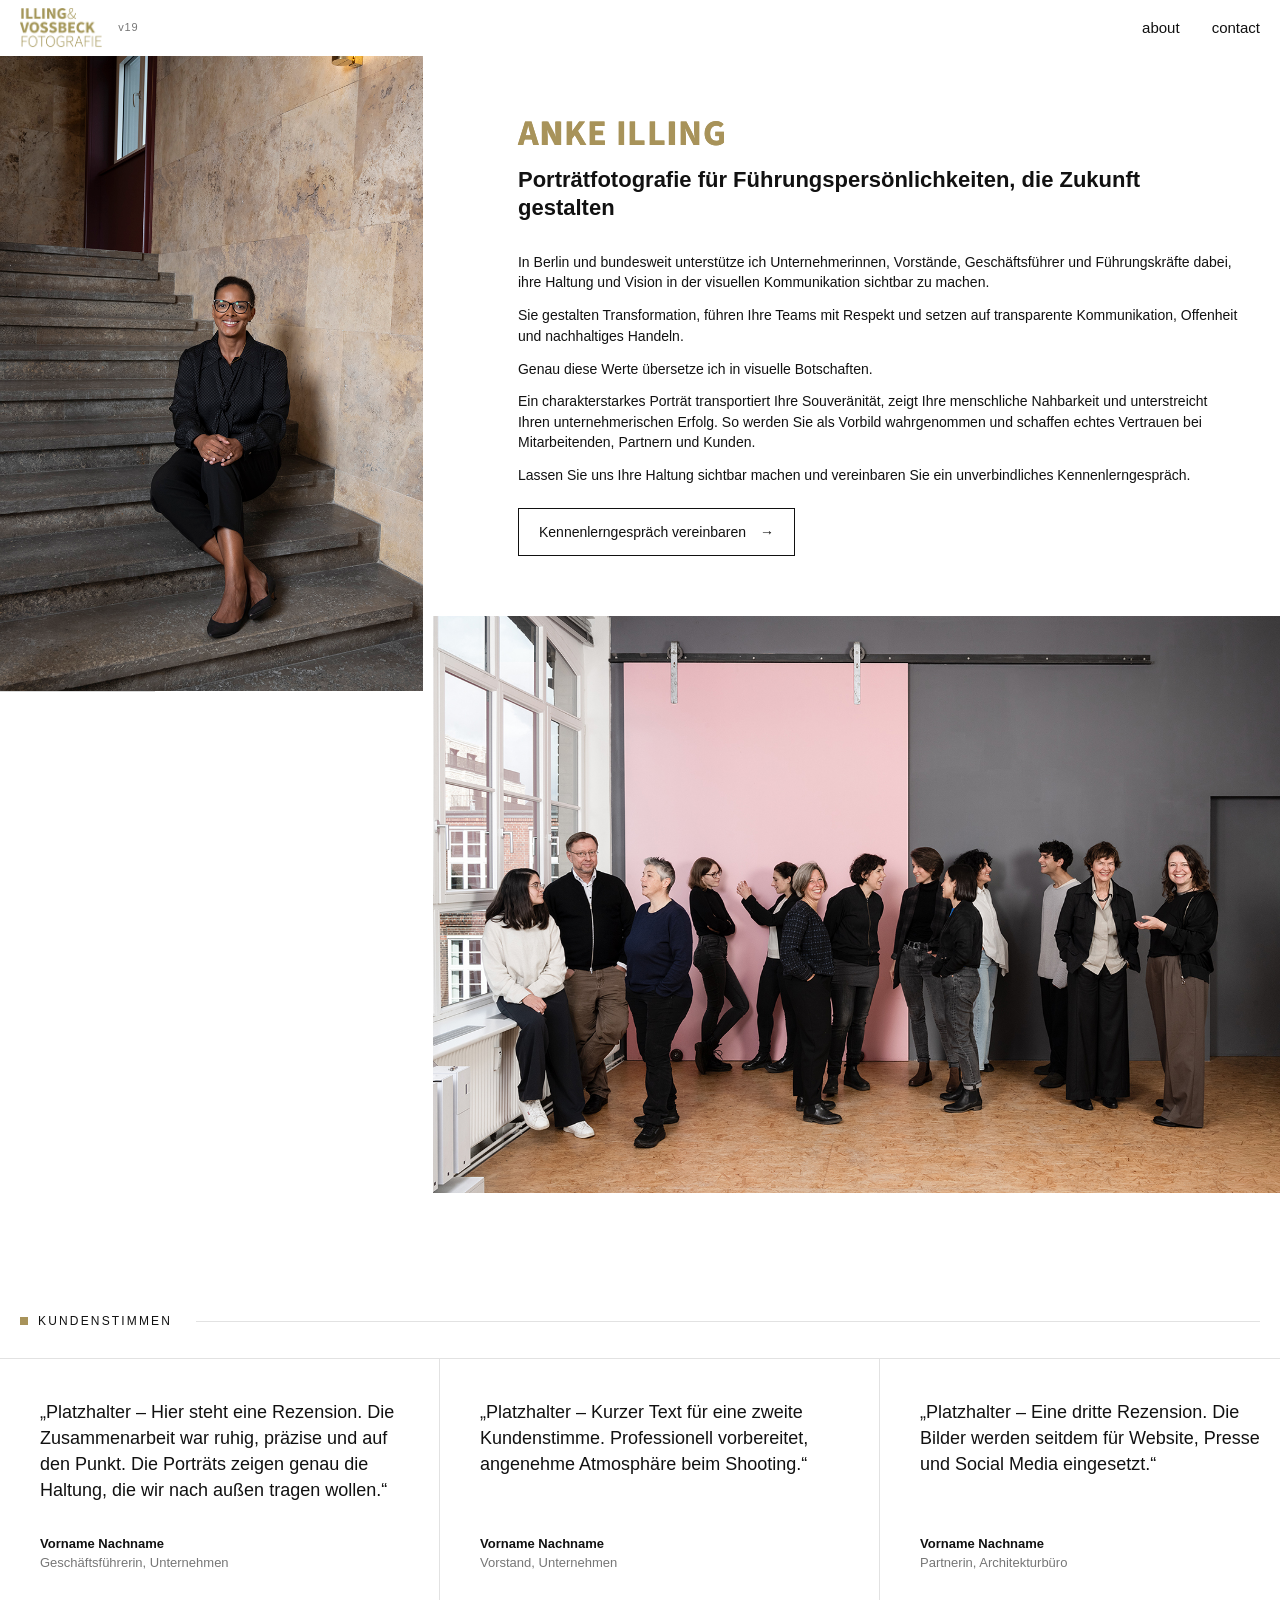
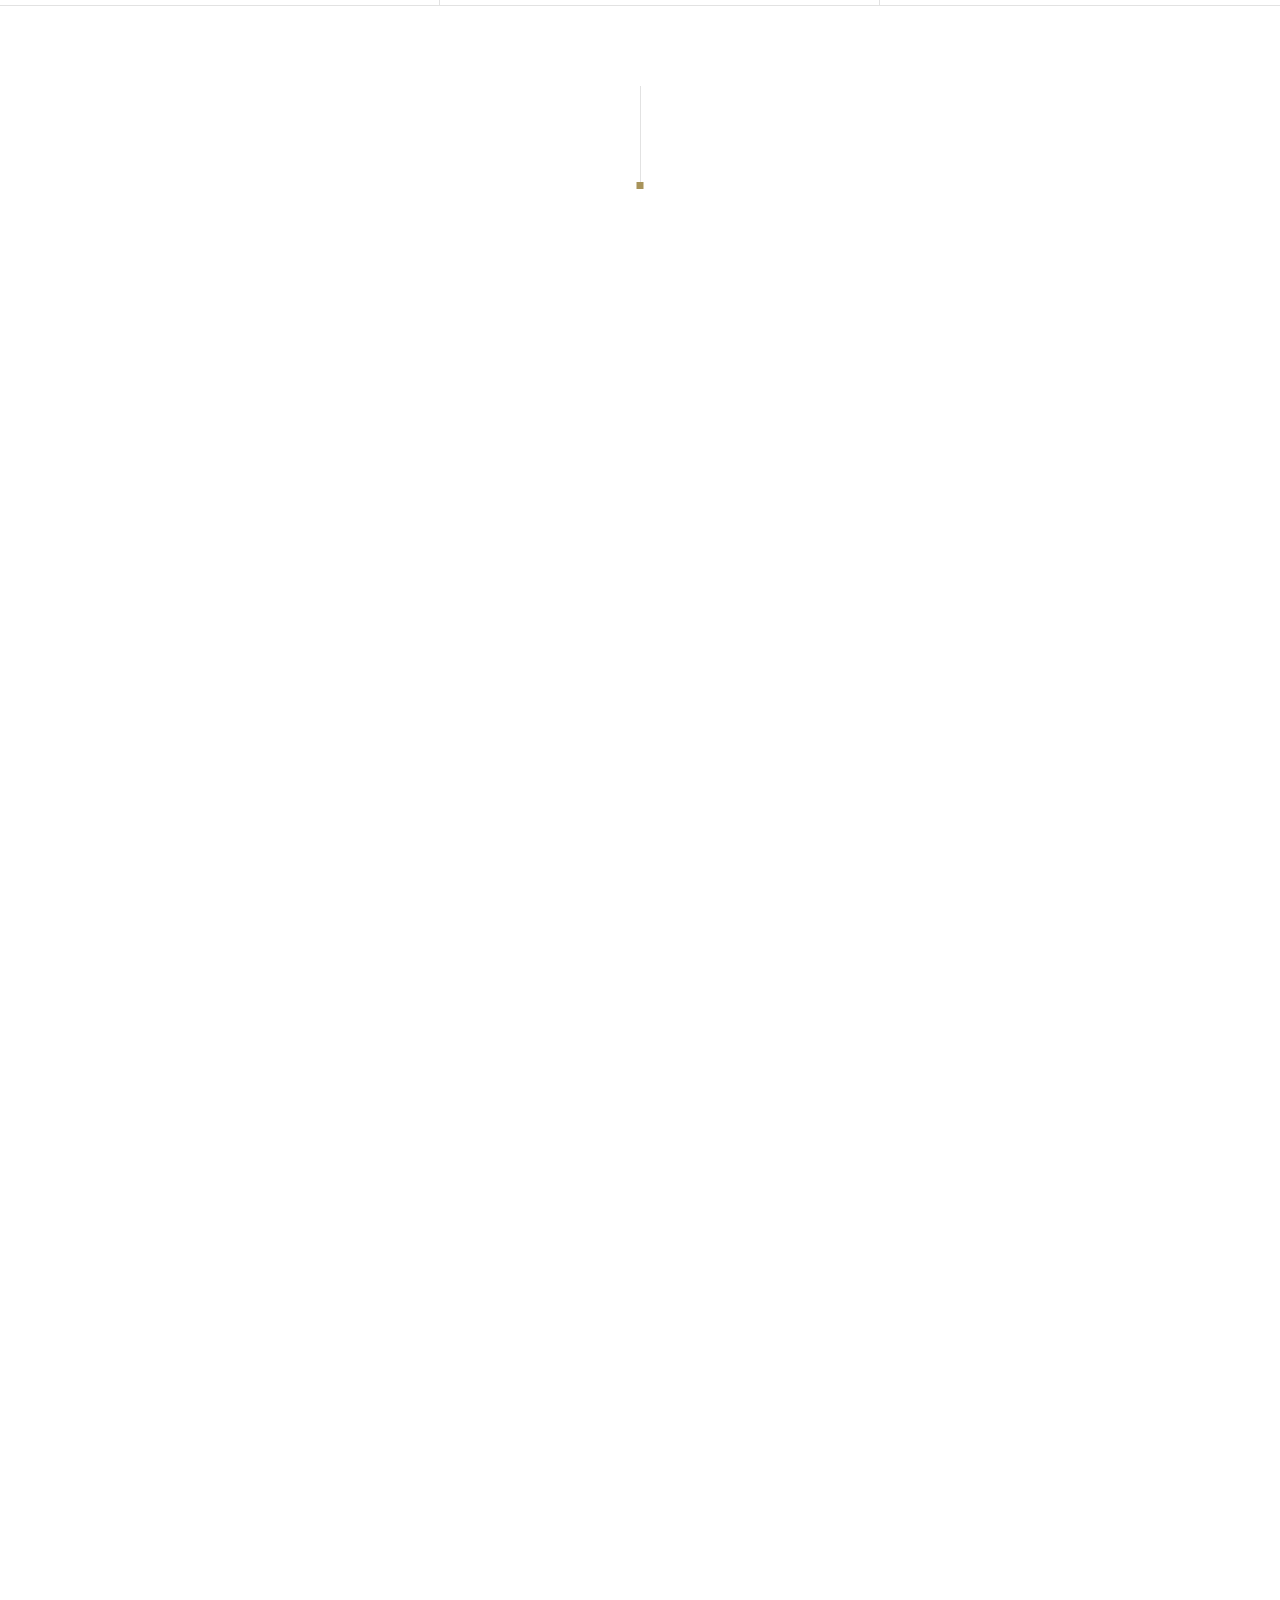
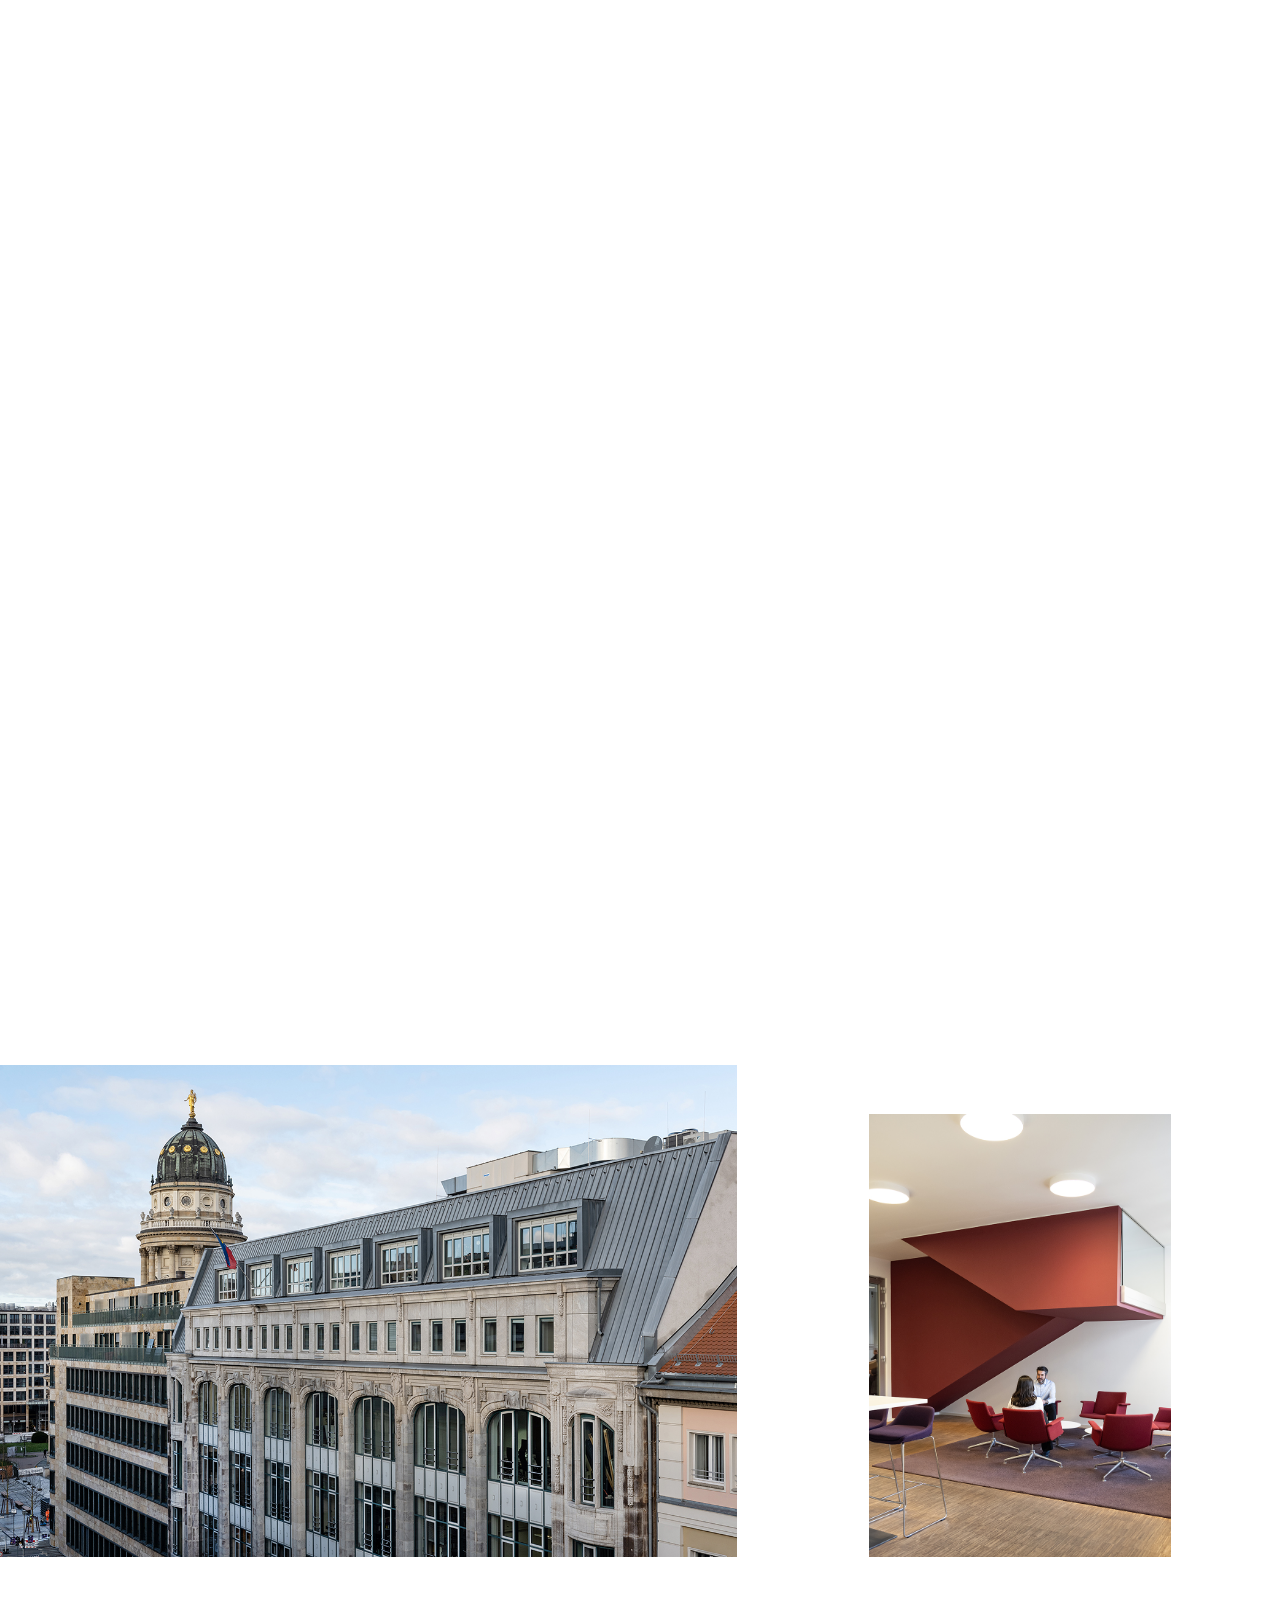
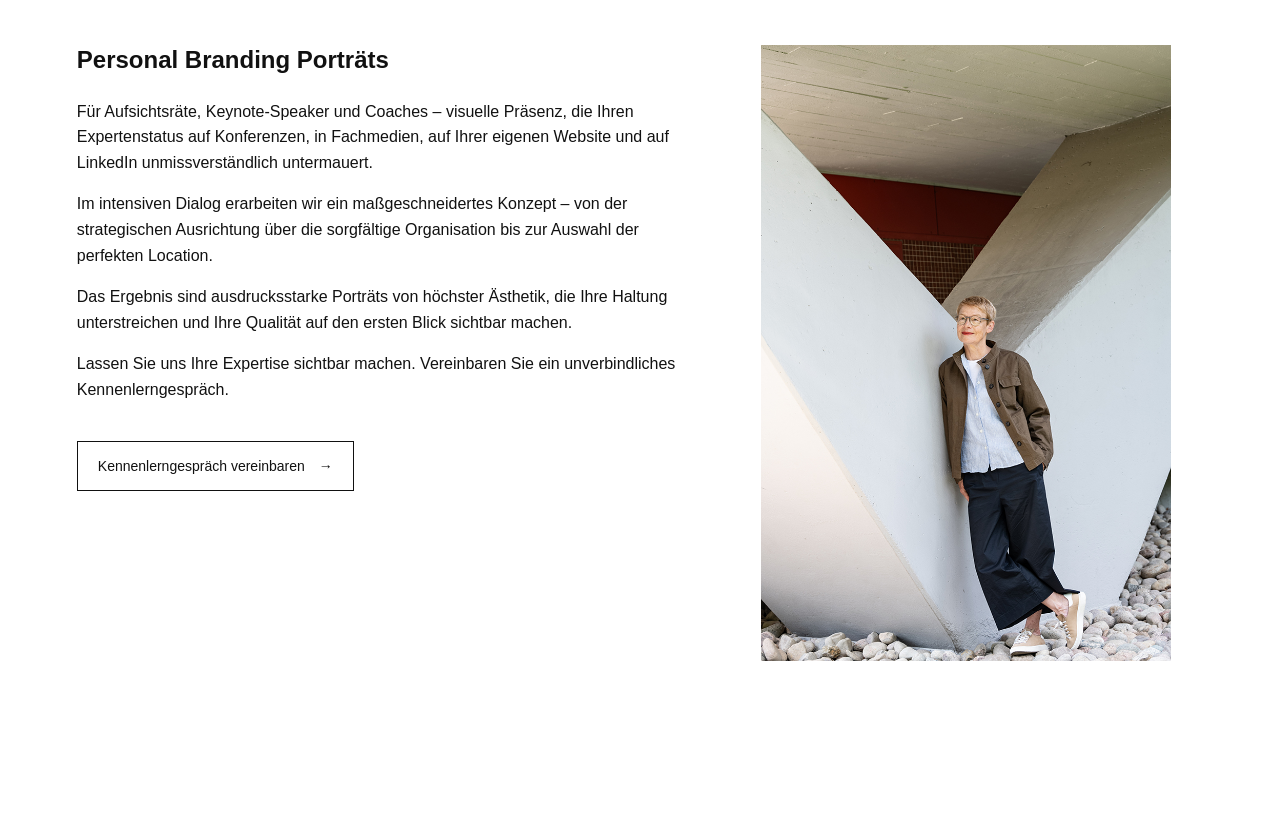
==== index.html @ 7b2ff93e "Bilder 6-10 und Text 5 und kleinigkeiten" ====
<!DOCTYPE html>
<html lang="de">
<head>
    <meta charset="UTF-8">
    <meta name="viewport" content="width=device-width, initial-scale=1.0">
    <title>Illing &amp; Vosbeck Fotografie</title>
    <link rel="preload" href="assets/fonts/source-sans-3-700.woff2" as="font" type="font/woff2" crossorigin>
    <link rel="preload" href="assets/fonts/source-sans-3-300.woff2" as="font" type="font/woff2" crossorigin>
    <link rel="stylesheet" href="style.css?v=19">
    <script src="main.js?v=19" defer></script>
</head>
<body>
    <!-- Vorhang beim Laden: Logo baut sich auf (schwarz → gold), dann gleitet der Vorhang nach oben -->
    <div class="preloader" aria-hidden="true">
        <div class="preloader__logo preloader__logo--name">
            <span class="preloader__line"><b>ANKE ILLING</b></span>
            <span class="preloader__rule"></span>
            <span class="preloader__sub">Porträtfotografie</span>
        </div>
    </div>

    <header class="site-header">
        <a href="index.html" class="logo">
            <img src="assets/index/images/iv-logo-3.png" width="337" height="164" alt="Illing &amp; Vossbeck Fotografie">
        </a>
        <span class="site-version" aria-hidden="true"></span>
        <nav class="main-nav">
            <a href="about/index.html">about</a>
            <a href="contact/index.html">contact</a>
        </nav>
    </header>

    <main>
        <section class="hero">
            <figure class="hero__portrait photo reveal">
                <img
                    src="assets/index/images/NT.jpg"
                    width="800" height="1200"
                    alt="Porträt einer Frau in Schwarz, sitzend auf einer Steintreppe">
                <button type="button" class="photo__button">Projekt ansehen <span aria-hidden="true">→</span></button>
            </figure>

            <div class="hero__right">
                <div class="hero__intro reveal">
                    <p class="hero__name">Anke Illing</p>
                    <h1 class="hero__title">Porträtfotografie für Führungspersönlichkeiten, die Zukunft gestalten</h1>

                    <p>In Berlin und bundesweit unterstütze ich Unternehmerinnen, Vorstände, Geschäftsführer und Führungskräfte dabei, ihre Haltung und Vision in der visuellen Kommunikation sichtbar zu machen.</p>
                    <p>Sie gestalten Transformation, führen Ihre Teams mit Respekt und setzen auf transparente Kommunikation, Offenheit und nachhaltiges Handeln.</p>
                    <p>Genau diese Werte übersetze ich in visuelle Botschaften.</p>
                    <p>Ein charakterstarkes Porträt transportiert Ihre Souveränität, zeigt Ihre menschliche Nahbarkeit und unterstreicht Ihren unternehmerischen Erfolg. So werden Sie als Vorbild wahrgenommen und schaffen echtes Vertrauen bei Mitarbeitenden, Partnern und Kunden.</p>
                    <p>Lassen Sie uns Ihre Haltung sichtbar machen und vereinbaren Sie ein unverbindliches Kennenlerngespräch.</p>

                    <a href="contact/index.html" class="cta">
                        <span>Kennenlerngespräch vereinbaren</span>
                        <span class="cta__arrow" aria-hidden="true">→</span>
                    </a>
                </div>
                <figure class="hero__landscape photo reveal">
                    <img
                        src="assets/index/images/AL%20Architekten_5077.jpg"
                        width="1395" height="950"
                        alt="Teamfoto des Büros AL Architekten vor einer rosa Schiebewand">
                    <button type="button" class="photo__button">Projekt ansehen <span aria-hidden="true">→</span></button>
                </figure>
            </div>
        </section>

        <!-- Rezensionen: Platzhaltertexte, bitte durch echte Kundenstimmen ersetzen -->
        <section class="reviews" aria-labelledby="reviews-heading">
            <div class="reviews__head">
                <h2 id="reviews-heading" class="reviews__label">Kundenstimmen</h2>
                <span class="reviews__line" aria-hidden="true"></span>
            </div>

            <div class="reviews__viewport">
                <ul class="reviews__track">
                    <li class="review">
                        <blockquote class="review__text">„Platzhalter – Hier steht eine Rezension. Die Zusammenarbeit war ruhig, präzise und auf den Punkt. Die Porträts zeigen genau die Haltung, die wir nach außen tragen wollen.“</blockquote>
                        <p class="review__author">Vorname Nachname<span>Geschäftsführerin, Unternehmen</span></p>
                    </li>
                    <li class="review">
                        <blockquote class="review__text">„Platzhalter – Kurzer Text für eine zweite Kundenstimme. Professionell vorbereitet, angenehme Atmosphäre beim Shooting.“</blockquote>
                        <p class="review__author">Vorname Nachname<span>Vorstand, Unternehmen</span></p>
                    </li>
                    <li class="review">
                        <blockquote class="review__text">„Platzhalter – Eine dritte Rezension. Die Bilder werden seitdem für Website, Presse und Social Media eingesetzt.“</blockquote>
                        <p class="review__author">Vorname Nachname<span>Partnerin, Architekturbüro</span></p>
                    </li>
                    <li class="review">
                        <blockquote class="review__text">„Platzhalter – Vierte Kundenstimme über das Teamfoto und die unkomplizierte Organisation vor Ort.“</blockquote>
                        <p class="review__author">Vorname Nachname<span>Head of Communications, Unternehmen</span></p>
                    </li>
                </ul>
            </div>
        </section>

        <!-- Minimalistische Abgrenzung: feine senkrechte Linie mit goldenem Quadrat -->
        <div class="divider" aria-hidden="true"></div>

        <section class="expertise">
            <figure class="expertise__image photo photo--right reveal">
                <img
                    src="assets/index/images/CFM.jpg"
                    width="1265" height="950"
                    alt="Büroräume von C.F. Møller Architekten mit Holzbalken und grauen Vorhängen">
                <button type="button" class="photo__button">Projekt ansehen <span aria-hidden="true">→</span></button>
            </figure>

            <div class="expertise__text reveal">
                <h2 class="expertise__title">Expertise</h2>
                <p>Durch eine sorgfältige und strategische Vorbereitung verläuft jedes Shooting maximal effizient für Sie und Ihr Team. Sie gewinnen ausdrucksstarke Porträts mit klarer Haltung, ohne Ihren Terminkalender zu belasten.</p>
                <p>Mit mehr als 20 Jahren Erfahrung gestalte und realisiere ich visuelle Konzepte für lokale wie globale Unternehmen und Führungskräfte.</p>
                <p>Zu meinen langjährigen Kunden zählen unter anderem:</p>
                <ul class="clients">
                    <li>C.F. Møller Architekten Berlin</li>
                    <li>Bund Deutscher Architektinnen und Architekten BDA Berlin</li>
                    <li>Anne Lampen Architekten</li>
                    <li>Baumschlager Eberle Architekten Berlin</li>
                    <li>CMS Hasche Sigle Rechtsanwälte</li>
                    <li>GSK Stockmann Rechtsanwälte</li>
                    <li>DEGES</li>
                    <li>Adina Hotels</li>
                    <li>Roland Berger Unternehmensberatung</li>
                    <li>Georg Neumann GmbH</li>
                    <li>DIN e.V.</li>
                </ul>
            </div>

            <!-- Text 2.1: schräg rechts unter Text 2 (Text ist ein Platzhalter) -->
            <div class="expertise__text expertise__text--offset reveal">
                <h2 class="expertise__title">Referenzen</h2>
                <p>Platzhalter – Hier stehen später ausgewählte Referenzprojekte: für wen ich fotografiert habe, was die Aufgabe war und wo die Bilder heute eingesetzt werden.</p>
                <p>Platzhalter – Ein zweiter Absatz, zum Beispiel über langjährige Zusammenarbeiten mit Architekturbüros, Kanzleien und Unternehmen oder über Veröffentlichungen in Magazinen und Geschäftsberichten.</p>
            </div>
        </section>

        <section class="corporate">
            <figure class="corporate__image photo reveal">
                <img
                    src="assets/index/images/Gulde.jpg"
                    width="1200" height="801"
                    alt="Team im Gespräch an einem Tisch im hellen Büro">
                <button type="button" class="photo__button">Projekt ansehen <span aria-hidden="true">→</span></button>
            </figure>

            <figure class="corporate__small photo photo--align-right reveal">
                <img
                    src="assets/index/images/Gulde_2.jpg"
                    width="770" height="1200"
                    alt="Mann mit Tablet auf einer Fensterbank vor Hochhausfassade">
                <button type="button" class="photo__button">Projekt ansehen <span aria-hidden="true">→</span></button>
            </figure>

            <div class="corporate__text reveal">
                <h2 class="corporate__title">Corporate Fotografie</h2>
                <p>Ein überzeugender Markenauftritt basiert auf Vertrauen, Haltung und den Menschen hinter Ihrem Unternehmen. Als Spezialistin für Unternehmensfotografie übersetze ich Ihre Corporate Identity in eine ausdrucksstarke visuelle Sprache, die Ihren Markenauftritt nachhaltig stärkt.</p>
                <p>Im Fokus stehen natürliche und sympathische Porträts von Führungskräften und Teams, die eine perfekte Balance aus Professionalität und Nahbarkeit ausstrahlen. Gleichzeitig machen lebendige Einblicke in Ihren Arbeitsalltag Ihre individuelle Unternehmenskultur für Partner, Kunden und Bewerber greifbar.</p>
                <p>Damit das Shooting nahtlos in Ihren Arbeitsalltag passt, lege ich besonderen Wert auf eine effiziente Organisation und eine strukturierte Umsetzung vor Ort.</p>
                <p>Welches Projekt möchten Sie visualisieren? Schreiben Sie mir.</p>

                <a href="contact/index.html" class="cta">
                    <span>Projekt anfragen</span>
                    <span class="cta__arrow" aria-hidden="true">→</span>
                </a>
            </div>
        </section>

        <!-- Text 4 + Bild 5: Über mich (Text ist ein Platzhalter) -->
        <section class="about-teaser">
            <div class="about-teaser__text reveal">
                <h2 class="display-name">Anke Illing</h2>
                <p>Platzhalter – Ich fotografiere Menschen, die Verantwortung tragen. Mich interessiert, was hinter der Rolle steht: die Haltung, die Energie, die Art, wie jemand einen Raum betritt.</p>
                <p>Meine Bilder entstehen in ruhiger Atmosphäre, mit klarer Vorbereitung und viel Aufmerksamkeit für das Gegenüber. So entstehen Porträts, die nicht gestellt wirken, sondern die Persönlichkeit zeigen.</p>
                <p>Ich arbeite von Berlin aus für Unternehmen, Kanzleien und Architekturbüros – im Studio, im Büro oder dort, wo Ihre Arbeit stattfindet.</p>

                <a href="about/index.html" class="cta">
                    <span>Mehr über mich</span>
                    <span class="cta__arrow" aria-hidden="true">→</span>
                </a>
            </div>

            <figure class="about-teaser__image reveal">
                <img
                    src="assets/index/images/Anke.jpg"
                    width="660" height="800"
                    alt="Porträt von Anke Illing vor einer Betonwand">
            </figure>
        </section>

        <!-- Bild 7 + Bild 6: gespiegelt zu Bild 1 und 2 (Querformat links, Hochformat rechts) -->
        <section class="pair">
            <figure class="pair__landscape photo reveal">
                <img
                    src="assets/index/images/CH.jpg"
                    width="1200" height="800"
                    alt="Lachende Frau im grauen Blazer auf einem Ledersessel vor schwarzem Hintergrund">
                <button type="button" class="photo__button">Projekt ansehen <span aria-hidden="true">→</span></button>
            </figure>

            <figure class="pair__portrait photo photo--align-right reveal">
                <img
                    src="assets/index/images/MP_GSK.jpg"
                    width="800" height="1200"
                    alt="Schwarz-Weiß-Porträt zweier Anwälte in einem Besprechungsraum mit Rundbogenfenster">
                <button type="button" class="photo__button">Projekt ansehen <span aria-hidden="true">→</span></button>
            </figure>
        </section>

        <!-- Bild 8, Bild 9, Text 5, Bild 10 (Personal Branding) -->
        <section class="branding">
            <figure class="branding__wide photo reveal">
                <img
                    src="assets/index/images/GSK-aussen.jpg"
                    width="1200" height="800"
                    alt="Historische Bürofassade in Berlin mit Blick auf den Französischen Dom">
                <button type="button" class="photo__button">Projekt ansehen <span aria-hidden="true">→</span></button>
            </figure>

            <figure class="branding__small photo photo--align-right reveal">
                <img
                    src="assets/index/images/GSK-innen.jpg"
                    width="819" height="1200"
                    alt="Zwei Personen im Gespräch auf roten Sesseln unter einer roten Treppenskulptur">
                <button type="button" class="photo__button">Projekt ansehen <span aria-hidden="true">→</span></button>
            </figure>

            <div class="branding__text reveal">
                <h2 class="corporate__title">Personal Branding Porträts</h2>
                <p>Für Aufsichtsräte, Keynote-Speaker und Coaches – visuelle Präsenz, die Ihren Expertenstatus auf Konferenzen, in Fachmedien, auf Ihrer eigenen Website und auf LinkedIn unmissverständlich untermauert.</p>
                <p>Im intensiven Dialog erarbeiten wir ein maßgeschneidertes Konzept – von der strategischen Ausrichtung über die sorgfältige Organisation bis zur Auswahl der perfekten Location.</p>
                <p>Das Ergebnis sind ausdrucksstarke Porträts von höchster Ästhetik, die Ihre Haltung unterstreichen und Ihre Qualität auf den ersten Blick sichtbar machen.</p>
                <p>Lassen Sie uns Ihre Expertise sichtbar machen. Vereinbaren Sie ein unverbindliches Kennenlerngespräch.</p>

                <a href="contact/index.html" class="cta">
                    <span>Kennenlerngespräch vereinbaren</span>
                    <span class="cta__arrow" aria-hidden="true">→</span>
                </a>
            </div>

            <figure class="branding__portrait photo reveal">
                <img
                    src="assets/index/images/RL.jpg"
                    width="800" height="1200"
                    alt="Porträt einer Frau in Olivjacke, angelehnt an eine schräge Betonstütze">
                <button type="button" class="photo__button">Projekt ansehen <span aria-hidden="true">→</span></button>
            </figure>
        </section>
    </main>
</body>
</html>
---- style.css ----
/* ---------- Grundlagen ---------- */
:root {
    --color-text: #111;
    --color-bg: #fff;
    --color-muted: #767676;
    --color-line: #e2e2e2;
    --color-accent: #a8935a;            /* Goldton aus dem Logo */
    --gutter: 20px;                     /* Außenabstand im Header */
    --gap: 10px;                        /* Abstand zwischen den Bildern */
    --header-height: 56px;
}

*,
*::before,
*::after {
    box-sizing: border-box;
}

html,
body {
    margin: 0;
    padding: 0;
}

body {
    font-family: "Helvetica Neue", Helvetica, Arial, sans-serif;
    font-size: 14px;
    line-height: 1.45;
    color: var(--color-text);
    background: var(--color-bg);
    -webkit-font-smoothing: antialiased;
}

img {
    display: block;
    width: 100%;
    height: auto;
}

figure {
    margin: 0;
}

a {
    color: inherit;
    text-decoration: none;
}

/* ---------- Header ---------- */
.site-header {
    position: sticky;
    top: 0;
    z-index: 10;
    display: flex;
    align-items: center;
    justify-content: space-between;
    height: var(--header-height);
    padding: 0 var(--gutter);
    background: var(--color-bg);
    transition: box-shadow 0.3s ease;
}

.site-header.is-scrolled {
    box-shadow: 0 1px 0 rgba(0, 0, 0, 0.08);
}

.logo {
    display: flex;
    align-items: center;
    height: 100%;
}

.logo img {
    width: auto;
    height: 40px;                       /* passt in den 56px hohen Header */
}

/* dezente Versionsnummer neben dem Logo (wird per JS aus style.css?v=… gelesen) */
.site-version {
    margin: 0 auto 0 16px;
    font-size: 11px;
    letter-spacing: 0.08em;
    color: var(--color-muted);
}

.main-nav {
    display: flex;
    gap: 2rem;
}

.main-nav a {
    font-size: 15px;
    position: relative;
}

.main-nav a::after {
    content: "";
    position: absolute;
    left: 0;
    bottom: -3px;
    width: 100%;
    height: 1px;
    background: currentColor;
    transform: scaleX(0);
    transform-origin: left;
    transition: transform 0.3s ease;
}

.main-nav a:hover::after {
    transform: scaleX(1);
}

/* ---------- Startseite: Bilder ---------- */
.hero {
    display: grid;
    grid-template-columns: 1fr 2fr;      /* links Hochformat, rechts Querformat breiter */
    gap: var(--gap);
    align-items: start;
    padding: 0 0 80px;                   /* Bilder gehen bis an den Rand */
}

.hero__right {
    display: flex;
    flex-direction: column;
}

/* Text sitzt eingerückt über dem Querformat und erzeugt den Höhenversatz */
.hero__intro {
    max-width: 80em;
    margin: 0;
    padding: 60px 40px 60px 10%;
    font-size: 14px;
    line-height: 1.45;
}

/* sieht genauso aus wie "ANKE ILLING" in der Start-Animation */
.hero__name {
    width: fit-content;
    margin: 0 0 0.4em;
    font-family: "IV Logo", "Helvetica Neue", Arial, sans-serif;
    font-size: 36px;
    font-weight: 700;
    line-height: 1;
    letter-spacing: 0.02em;
    text-transform: uppercase;
    color: var(--color-accent);
}

/* fliegender Name beim Übergang vom Vorhang zur Seite */
.name-fly {
    position: fixed;
    z-index: 1001;
    font-family: "IV Logo", "Helvetica Neue", Arial, sans-serif;
    font-weight: 700;
    line-height: 1;
    letter-spacing: 0.02em;
    white-space: nowrap;
    color: var(--color-accent);
    pointer-events: none;
    transform-origin: 0 0;
    transition: transform 1.1s cubic-bezier(0.76, 0, 0.24, 1);
}

.hero__title {
    margin: 0 0 1.4em;
    font-size: 22px;
    font-weight: 700;
    line-height: 1.25;
}

.hero__intro p:not(.hero__name) {
    margin: 0 0 0.9em;
}

.hero__intro p:last-of-type {
    margin-bottom: 0;
}

/* ---------- CTA unter dem Text ---------- */
.cta {
    display: inline-flex;
    align-items: center;
    gap: 14px;
    margin-top: 1.6em;
    padding: 13px 20px;
    border: 1px solid var(--color-text);
    font-size: 14px;
    transition: background-color 0.3s ease, color 0.3s ease;
}

.cta__arrow {
    transition: transform 0.3s ease;
}

.cta:hover,
.cta:focus-visible {
    background: var(--color-text);
    color: var(--color-bg);
}

.cta:hover .cta__arrow,
.cta:focus-visible .cta__arrow {
    transform: translateX(4px);
}

/* ---------- Button, der beim Hovern unter dem Bild hervorkommt ---------- */
.photo {
    position: relative;
    isolation: isolate;
}

.photo img {
    position: relative;
    z-index: 1;                          /* Bild liegt über dem Button */
}

.photo__button {
    position: absolute;
    white-space: nowrap;                 /* Beschriftung bleibt einzeilig */
    top: 100%;
    left: 0;
    z-index: 0;
    display: inline-flex;
    align-items: center;
    gap: 12px;
    padding: 11px 18px;
    border: 0;
    border-radius: 0;
    background: var(--color-text);
    color: var(--color-bg);
    font: inherit;
    font-size: 13px;
    cursor: pointer;
    transform: translateY(-100%);        /* versteckt hinter dem Bild */
    transition: transform 0.45s cubic-bezier(0.22, 1, 0.36, 1), background-color 0.3s ease;
}

.photo:hover .photo__button,
.photo:focus-within .photo__button {
    transform: translateY(0);
}

.photo__button:hover,
.photo__button:focus-visible {
    background: var(--color-accent);
}

/* Auf Touch-Geräten gibt es kein Hovern – Button dort immer zeigen */
@media (hover: none) {
    .photo__button {
        position: static;
        transform: none;
    }

    .photo--right .photo__button {
        display: flex;
        width: max-content;
        margin-left: auto;
    }
}

/* ---------- Rezensionen (Laufband) ---------- */
.reviews {
    padding: 40px 0 0;
}

.reviews__head {
    display: flex;
    align-items: center;
    gap: 24px;
    padding: 0 var(--gutter) 28px;
}

.reviews__label {
    display: flex;
    align-items: center;
    gap: 10px;
    margin: 0;
    font-size: 12px;
    font-weight: 500;
    letter-spacing: 0.18em;
    text-transform: uppercase;
}

.reviews__label::before {
    content: "";
    width: 8px;
    height: 8px;
    background: var(--color-accent);
}

.reviews__line {
    flex: 1;
    height: 1px;
    background: var(--color-line);
}

.reviews__viewport {
    overflow: hidden;
    border-top: 1px solid var(--color-line);
    border-bottom: 1px solid var(--color-line);
}

.reviews__track {
    display: flex;
    width: max-content;
    margin: 0;
    padding: 0;
    list-style: none;
    animation: reviews-scroll 60s linear infinite;
}

.reviews__viewport:hover .reviews__track {
    animation-play-state: paused;
}

@keyframes reviews-scroll {
    to {
        transform: translateX(-50%);     /* Liste ist per JS verdoppelt */
    }
}

.review {
    display: flex;
    flex-direction: column;
    justify-content: space-between;
    gap: 32px;
    width: 440px;
    padding: 40px 40px 32px;
    border-right: 1px solid var(--color-line);
}

.review__text {
    margin: 0;
    font-size: 18px;
    line-height: 1.45;
}

.review__author {
    margin: 0;
    font-size: 13px;
    font-weight: 700;
}

.review__author span {
    display: block;
    font-weight: 400;
    color: var(--color-muted);
}

/* ---------- Abgrenzung unter den Rezensionen ---------- */
.divider {
    position: relative;
    width: 1px;
    height: 96px;
    margin: 80px auto;
    background: var(--color-line);
}

.divider::after {
    content: "";
    position: absolute;
    left: 50%;
    bottom: 0;
    width: 7px;
    height: 7px;
    background: var(--color-accent);
    transform: translate(-50%, 100%);
}

/* ---------- Bild 3 + Text 2 (Expertise) ---------- */
.expertise {
    padding: 0 0 100px;
}

/* mittig, leicht nach links versetzt (zentriert wäre 20 %) */
.expertise__image {
    width: 60%;
    margin-left: 15%;
}

/* Popup-Button bei diesem Bild: kommt rechts neben dem Bild unten heraus */
.photo--right .photo__button {
    top: auto;
    bottom: 0;
    left: 100%;
    transform: translateX(-100%);        /* versteckt hinter dem Bild */
}

.photo--right:hover .photo__button,
.photo--right:focus-within .photo__button {
    transform: translateX(0);
}

@media (hover: none) {
    .photo--right .photo__button {
        transform: none;
    }
}

.expertise__text {
    max-width: 44em;
    margin: 88px 0 0 15%;
    padding-right: 20px;
}

/* Text 2.1 sitzt schräg rechts unter Text 2 */
.expertise__text--offset {
    max-width: none;
    margin: 64px 0 0 48%;
    padding-right: 10%;                  /* nutzt die Breite bis kurz vor den rechten Rand */
}

.expertise__title {
    margin: 0 0 1em;
    font-size: 22px;
    font-weight: 700;
    line-height: 1.25;
}

.expertise__text p {
    margin: 0 0 0.9em;
}

.clients {
    margin: 0;
    padding: 0;
    list-style: none;
}

.clients li {
    display: inline;
}

.clients li:not(:last-child)::after {
    content: "•";
    margin: 0 0.6em;
    color: var(--color-accent);
}

/* ---------- Bild 4 + Text 3 (Corporate Fotografie) ---------- */
/* 12er-Raster: Bild 4 groß links, kleines Bild schräg rechts darunter, Text 3 links daneben */
.corporate {
    display: grid;
    grid-template-columns: repeat(12, 1fr);
    column-gap: 24px;
    padding: 0 0 160px;                  /* Bild 4 geht bis an den linken Rand */
}

.corporate__image {
    grid-column: 1 / 8;
    grid-row: 1;
}

.corporate__small {
    grid-column: 8 / 12;                 /* größer, schließt die Lücke rechts */
    grid-row: 2;
    align-self: start;                   /* Figur so hoch wie das Bild, damit der Button am Bild sitzt */
    margin-top: -18vw;                   /* ragt neben Bild 4 nach oben – versetzt, nicht bündig */
}

.corporate__text {
    grid-column: 1 / 8;                  /* breiter: vom linken Bereich bis an das kleine Bild */
    grid-row: 2;
    align-self: start;
    margin-top: 96px;
    padding-left: 6vw;
    max-width: 60em;
    padding-right: 40px;
    font-size: 16px;                     /* etwas größer als Text 2 */
    line-height: 1.6;
}

.corporate__title {
    margin: 0 0 1em;
    font-size: 24px;
    font-weight: 700;
    line-height: 1.25;
}

.corporate__text p {
    margin: 0 0 1em;
}

/* ---------- Text 4 + Bild 5 (Über mich) ---------- */
.about-teaser {
    display: grid;
    grid-template-columns: 1fr minmax(280px, 34%);
    gap: 96px;
    align-items: center;
    padding: 0 8% 160px 10%;             /* Bild rechts, aber nicht am Rand */
}

.about-teaser__text {
    max-width: 38em;
    justify-self: end;
    font-size: 16px;
    line-height: 1.6;
}

.about-teaser__text p {
    margin: 0 0 1em;
}

/* Name im Stil der Start-Animation, hier in Schwarz */
.display-name {
    margin: 0 0 0.6em;
    font-family: "IV Logo", "Helvetica Neue", Arial, sans-serif;
    font-size: clamp(30px, 3.4vw, 48px);
    font-weight: 700;
    line-height: 1;
    letter-spacing: 0.02em;
    text-transform: uppercase;
}

/* ---------- Bild 7 + Bild 6 (gespiegelt zu Bild 1 und 2) ---------- */
.pair {
    display: grid;
    grid-template-columns: 2fr 1fr;      /* links Querformat breiter, rechts Hochformat */
    gap: var(--gap);
    align-items: start;
    padding: 0 0 160px;                  /* Bilder gehen bis an den Rand */
}

/* Höhenversatz: das Querformat beginnt tiefer als das Hochformat */
.pair__landscape {
    margin-top: clamp(160px, 20vw, 380px);
    width: 85%;                          /* kleiner als die Spalte → Lücke zum Hochformat */
}

/* Popup-Button beim rechten Bild rechtsbündig */
.photo--align-right .photo__button {
    left: auto;
    right: 0;
}

/* ---------- Bild 8, Bild 9, Text 5, Bild 10 (Personal Branding) ---------- */
/* oben: Querformat links am Rand + kleineres Hochformat rechts (unten bündig)
   unten: Text links + größeres Hochformat rechts */
.branding {
    display: grid;
    grid-template-columns: repeat(12, 1fr);
    column-gap: 24px;
    row-gap: 88px;
    padding: 0 0 160px;
}

.branding__wide {
    grid-column: 1 / 8;
    grid-row: 1;
}

.branding__small {
    grid-column: 9 / 12;
    grid-row: 1;
    align-self: end;                     /* Unterkante bündig mit Bild 8 */
}

.branding__text {
    grid-column: 1 / 8;
    grid-row: 2;
    align-self: start;
    max-width: 60em;
    padding: 0 40px 0 6vw;
    font-size: 16px;
    line-height: 1.6;
}

.branding__text p {
    margin: 0 0 1em;
}

.branding__portrait {
    grid-column: 8 / 12;
    grid-row: 2;
    align-self: start;
}

/* ---------- Unterseite about ---------- */
.page {
    padding: 96px 10% 160px;
}

.page-intro {
    max-width: 44em;
    margin-bottom: 120px;
}

.page-intro .display-name {
    margin-bottom: 0.4em;
}

.page-intro__label {
    display: flex;
    align-items: center;
    gap: 10px;
    margin: 0 0 32px;
    font-size: 12px;
    letter-spacing: 0.18em;
    text-transform: uppercase;
}

.page-intro__label::before {
    content: "";
    width: 8px;
    height: 8px;
    background: var(--color-accent);
}

/* about-Seite: Text links, Porträt rechts */
.about-page {
    display: grid;
    grid-template-columns: 1fr minmax(260px, 32%);
    gap: 96px;
    align-items: start;
}

.about-page__text {
    max-width: 40em;
    font-size: 16px;
    line-height: 1.6;
}

.about-page__text p:not(.page-intro__label) {
    margin: 0 0 1em;
}

.about-page__image {
    margin-top: 120px;                   /* leichter Versatz zum Text */
}

/* ---------- Kontakt ---------- */
.contact {
    display: grid;
    grid-template-columns: 1fr 1.4fr;
    gap: 96px;
    padding-top: 64px;
    border-top: 1px solid var(--color-line);
    scroll-margin-top: calc(var(--header-height) + 24px);
}

.contact__title {
    margin: 0 0 1em;
    font-size: 24px;
    font-weight: 700;
    line-height: 1.25;
}

.contact__intro p {
    margin: 0;
    max-width: 28em;
    font-size: 16px;
    line-height: 1.6;
}

.contact-form {
    display: flex;
    flex-direction: column;
    gap: 32px;
    max-width: 640px;
}

.field {
    display: flex;
    flex-direction: column;
    gap: 8px;
}

.field label {
    font-size: 12px;
    letter-spacing: 0.12em;
    text-transform: uppercase;
}

.field__optional {
    color: var(--color-muted);
    text-transform: none;
    letter-spacing: 0;
}

.field input,
.field textarea {
    width: 100%;
    padding: 10px 0;
    border: 0;
    border-bottom: 1px solid var(--color-line);
    border-radius: 0;
    background: transparent;
    font: inherit;
    font-size: 16px;
    color: var(--color-text);
    resize: vertical;
    transition: border-color 0.3s ease;
}

.field input:focus,
.field textarea:focus {
    outline: none;
    border-bottom-color: var(--color-text);
}

.field.is-invalid input,
.field.is-invalid textarea {
    border-bottom-color: #b3261e;
}

.consent {
    display: flex;
    align-items: flex-start;
    gap: 12px;
    font-size: 13px;
    color: var(--color-muted);
    cursor: pointer;
}

.consent input {
    margin: 2px 0 0;
    accent-color: var(--color-text);
}

.consent.is-invalid {
    color: #b3261e;
}

.contact-form .cta {
    align-self: flex-start;
    margin-top: 0;
}

.contact-form__status {
    min-height: 1.5em;
    margin: -12px 0 0;
    font-size: 13px;
}

/* Button-Element sieht aus wie der Link-CTA */
button.cta {
    background: transparent;
    font: inherit;
    font-size: 14px;
    color: inherit;
    border-radius: 0;
    cursor: pointer;
}

/* ---------- Vorhang mit Logo-Animation ---------- */
@font-face {
    font-family: "IV Logo";
    src: url("assets/fonts/source-sans-3-700.woff2") format("woff2");
    font-weight: 700;
    font-display: block;
}

@font-face {
    font-family: "IV Logo";
    src: url("assets/fonts/source-sans-3-300.woff2") format("woff2");
    font-weight: 300;
    font-display: block;
}

.preloader {
    position: fixed;
    inset: 0;
    z-index: 1000;
    display: flex;
    align-items: center;
    justify-content: center;
    background: var(--color-bg);
    transition: transform 0.8s cubic-bezier(0.76, 0, 0.24, 1);
    /* Sicherheitsnetz: falls JavaScript nicht läuft, verschwindet der Vorhang trotzdem */
    animation: preloader-failsafe 0s 8s forwards;
}

@keyframes preloader-failsafe {
    to {
        visibility: hidden;
    }
}

.preloader.is-done {
    transform: translateY(-100%);
}

.preloader__logo {
    font-family: "IV Logo", "Helvetica Neue", Arial, sans-serif;
    font-size: clamp(34px, 5vw, 60px);
    line-height: 0.92;
    letter-spacing: -0.01em;
    color: var(--color-text);
}

.preloader__line {
    display: block;
    white-space: nowrap;                 /* Name bricht nie um */
    overflow: hidden;                    /* Maske, aus der die Buchstaben aufsteigen */
}

.preloader__logo b {
    font-weight: 700;
}

.preloader__logo .light {
    font-weight: 300;
}

.preloader .char {
    display: inline-block;
    transform: translateY(110%);
    transition:
        transform 0.9s cubic-bezier(0.22, 1, 0.36, 1) var(--delay, 0s),
        color 0.4s ease;
}

.preloader.is-building .char {
    transform: translateY(0);
}

.preloader.is-gold .char {
    color: var(--color-accent);
}

/* Variante "Anke Illing – Porträtfotografie":
   Name steigt auf, feine Linie zieht sich darunter, Unterzeile rückt gesperrt zusammen */
.preloader__logo--name {
    display: flex;
    flex-direction: column;
    align-items: flex-start;
    font-size: clamp(30px, 4.2vw, 52px);
    line-height: 1;
    letter-spacing: 0.02em;
}

.preloader__rule {
    display: block;
    width: 100%;
    height: 1px;
    margin: 0.35em 0 0.45em;
    background: var(--color-text);
    transform: scaleX(0);
    transform-origin: left;
    transition:
        transform 0.9s cubic-bezier(0.76, 0, 0.24, 1) 0.35s,
        background-color 0.4s ease;
}

.preloader__sub {
    margin-right: calc(-1 * var(--sub-spacing, 0.42em));   /* gleicht den Abstand nach dem letzten Buchstaben aus */
    white-space: nowrap;
    font-size: 0.34em;
    font-weight: 300;
    letter-spacing: calc(var(--sub-spacing, 0.42em) + 0.4em);   /* startet weiter auseinander */
    text-transform: uppercase;
    opacity: 0;
    transition:
        opacity 0.7s ease 0.6s,
        letter-spacing 1s cubic-bezier(0.22, 1, 0.36, 1) 0.6s;
}

.preloader.is-building .preloader__rule {
    transform: scaleX(1);
}

.preloader.is-building .preloader__sub {
    opacity: 1;
    letter-spacing: var(--sub-spacing, 0.42em);   /* per JS exakt auf Namensbreite berechnet */
}

.preloader.is-gold .preloader__rule {
    background: var(--color-accent);
}

/* Während der Vorhang da ist, nicht scrollen */
html.is-loading {
    overflow: hidden;
}

@media (prefers-reduced-motion: reduce) {
    .preloader,
    .preloader .char {
        transition: none;
    }

    .preloader .char {
        transform: none;
    }

    .preloader__rule {
        transform: none;
    }

    .preloader__sub {
        opacity: 1;
        letter-spacing: var(--sub-spacing, 0.42em);
        transition: none;
    }
}

/* ---------- Einblend-Animation ---------- */
.reveal {
    opacity: 0;
    transform: translateY(24px);
    transition: opacity 0.9s ease, transform 0.9s ease;
}

.reveal.is-visible {
    opacity: 1;
    transform: none;
}

@media (prefers-reduced-motion: reduce) {
    .reveal {
        opacity: 1;
        transform: none;
        transition: none;
    }

    .reviews__track {
        animation: none;
    }

    .reviews__viewport {
        overflow-x: auto;
    }
}

/* ---------- Mobil ---------- */
@media (max-width: 800px) {
    .logo img {
        height: 34px;
    }

    .main-nav {
        gap: 1.5rem;
    }

    .hero {
        grid-template-columns: 1fr;
    }

    .hero__intro {
        padding: 32px 20px;
    }

    .review {
        width: 300px;
        padding: 28px 24px 24px;
    }

    .review__text {
        font-size: 16px;
    }

    .divider {
        height: 64px;
        margin: 56px auto;
    }

    .expertise__image {
        width: auto;
        margin: 0 20px;
    }

    .expertise__text {
        margin: 56px 20px 0;
        padding-right: 0;
    }

    .expertise__text--offset {
        margin: 56px 20px 0;
    }

    .corporate {
        grid-template-columns: 1fr;
        padding: 0 0 100px;
    }

    .corporate__image,
    .corporate__small,
    .corporate__text {
        grid-column: 1;
        grid-row: auto;
    }

    .corporate__small {
        width: 60%;
        margin: 48px 20px 0 auto;
    }

    .corporate__text {
        margin: 48px 20px 0;
        padding: 0;
    }

    .about-teaser {
        grid-template-columns: 1fr;
        gap: 48px;
        padding: 0 20px 100px;
    }

    .about-teaser__text {
        justify-self: start;
    }

    .about-teaser__image {
        order: -1;
    }

    .pair {
        grid-template-columns: 1fr;
        padding-bottom: 100px;
    }

    .pair__landscape {
        margin-top: 0;
        width: auto;
    }

    .branding {
        grid-template-columns: 1fr;
        row-gap: 48px;
        padding-bottom: 100px;
    }

    .branding__wide,
    .branding__small,
    .branding__text,
    .branding__portrait {
        grid-column: 1;
        grid-row: auto;
    }

    .branding__small {
        width: 60%;
        margin: 0 20px 0 auto;
    }

    .branding__text {
        padding: 0 20px;
    }

    .branding__portrait {
        margin: 0 20px;
    }

    .page {
        padding: 56px 20px 100px;
    }

    .page-intro {
        margin-bottom: 72px;
    }

    .about-page {
        grid-template-columns: 1fr;
        gap: 48px;
    }

    .about-page__image {
        margin-top: 0;
    }

    .contact {
        grid-template-columns: 1fr;
        gap: 48px;
    }
}
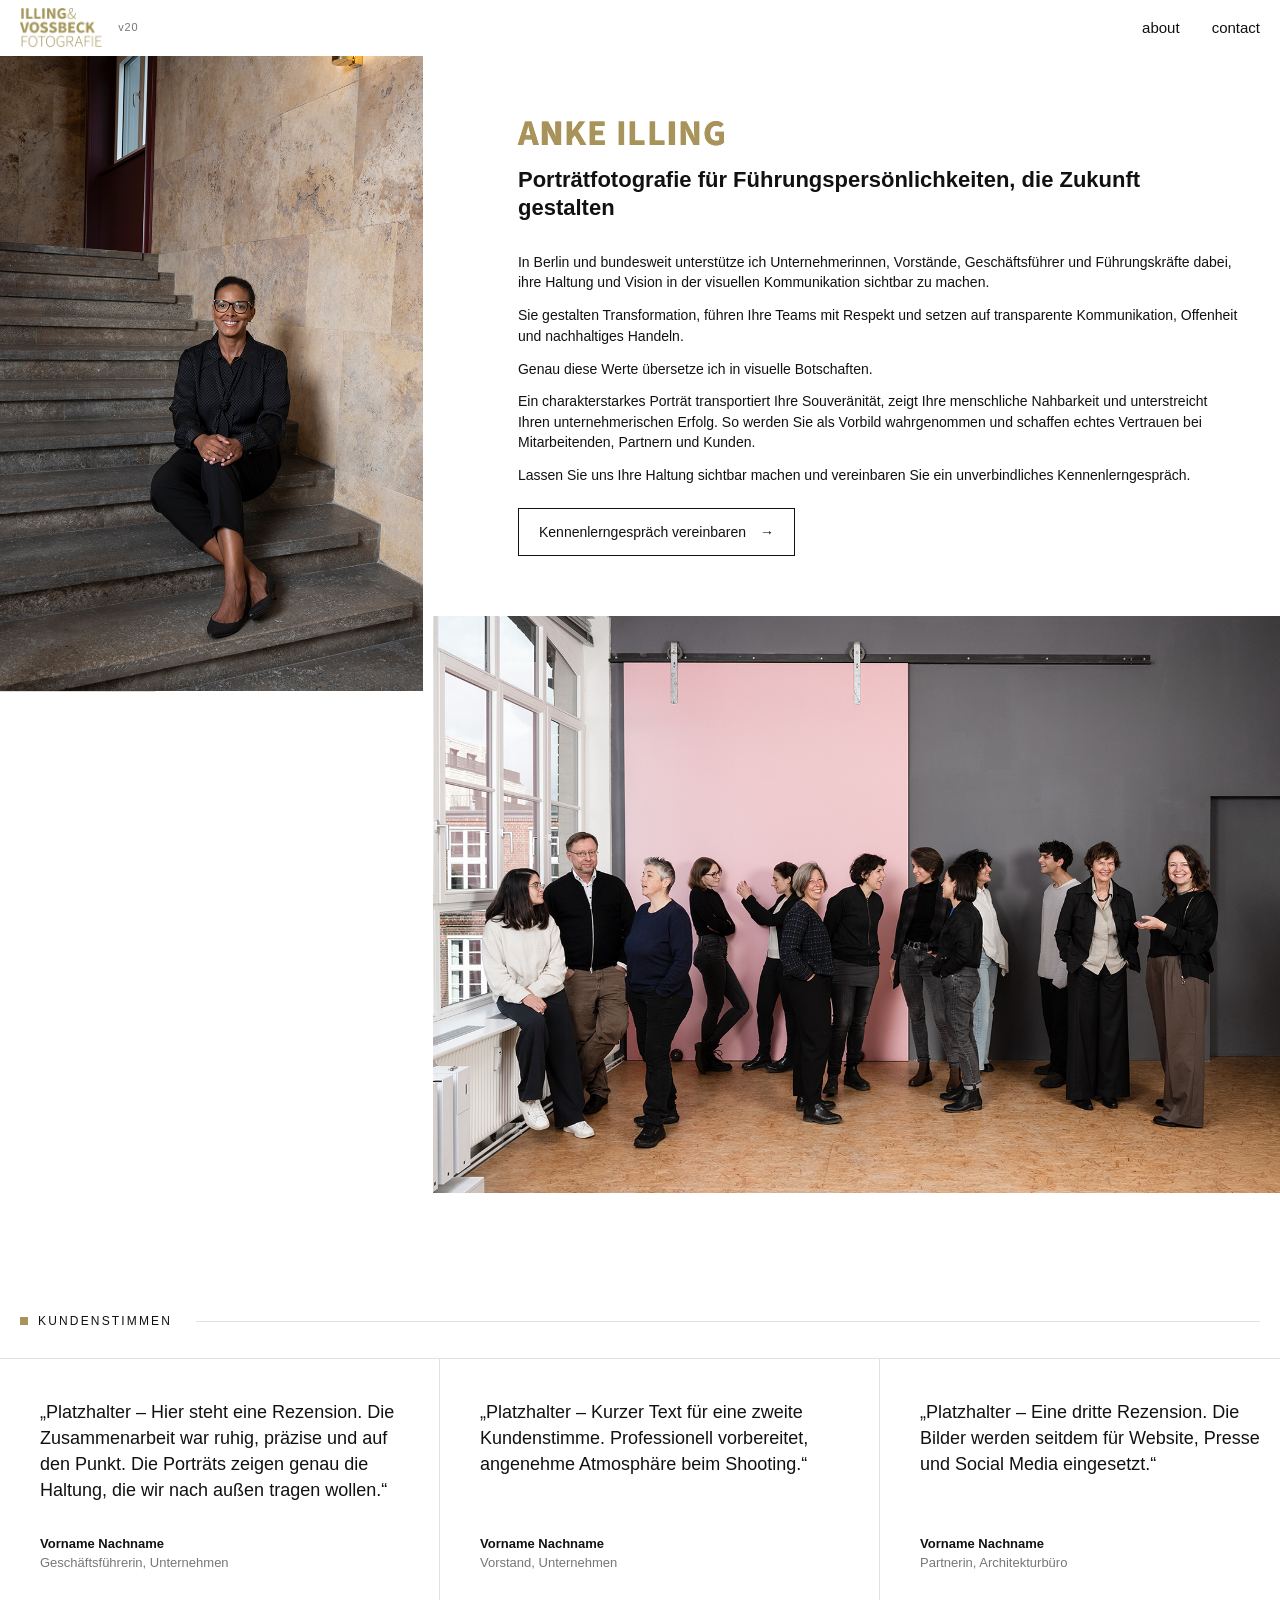
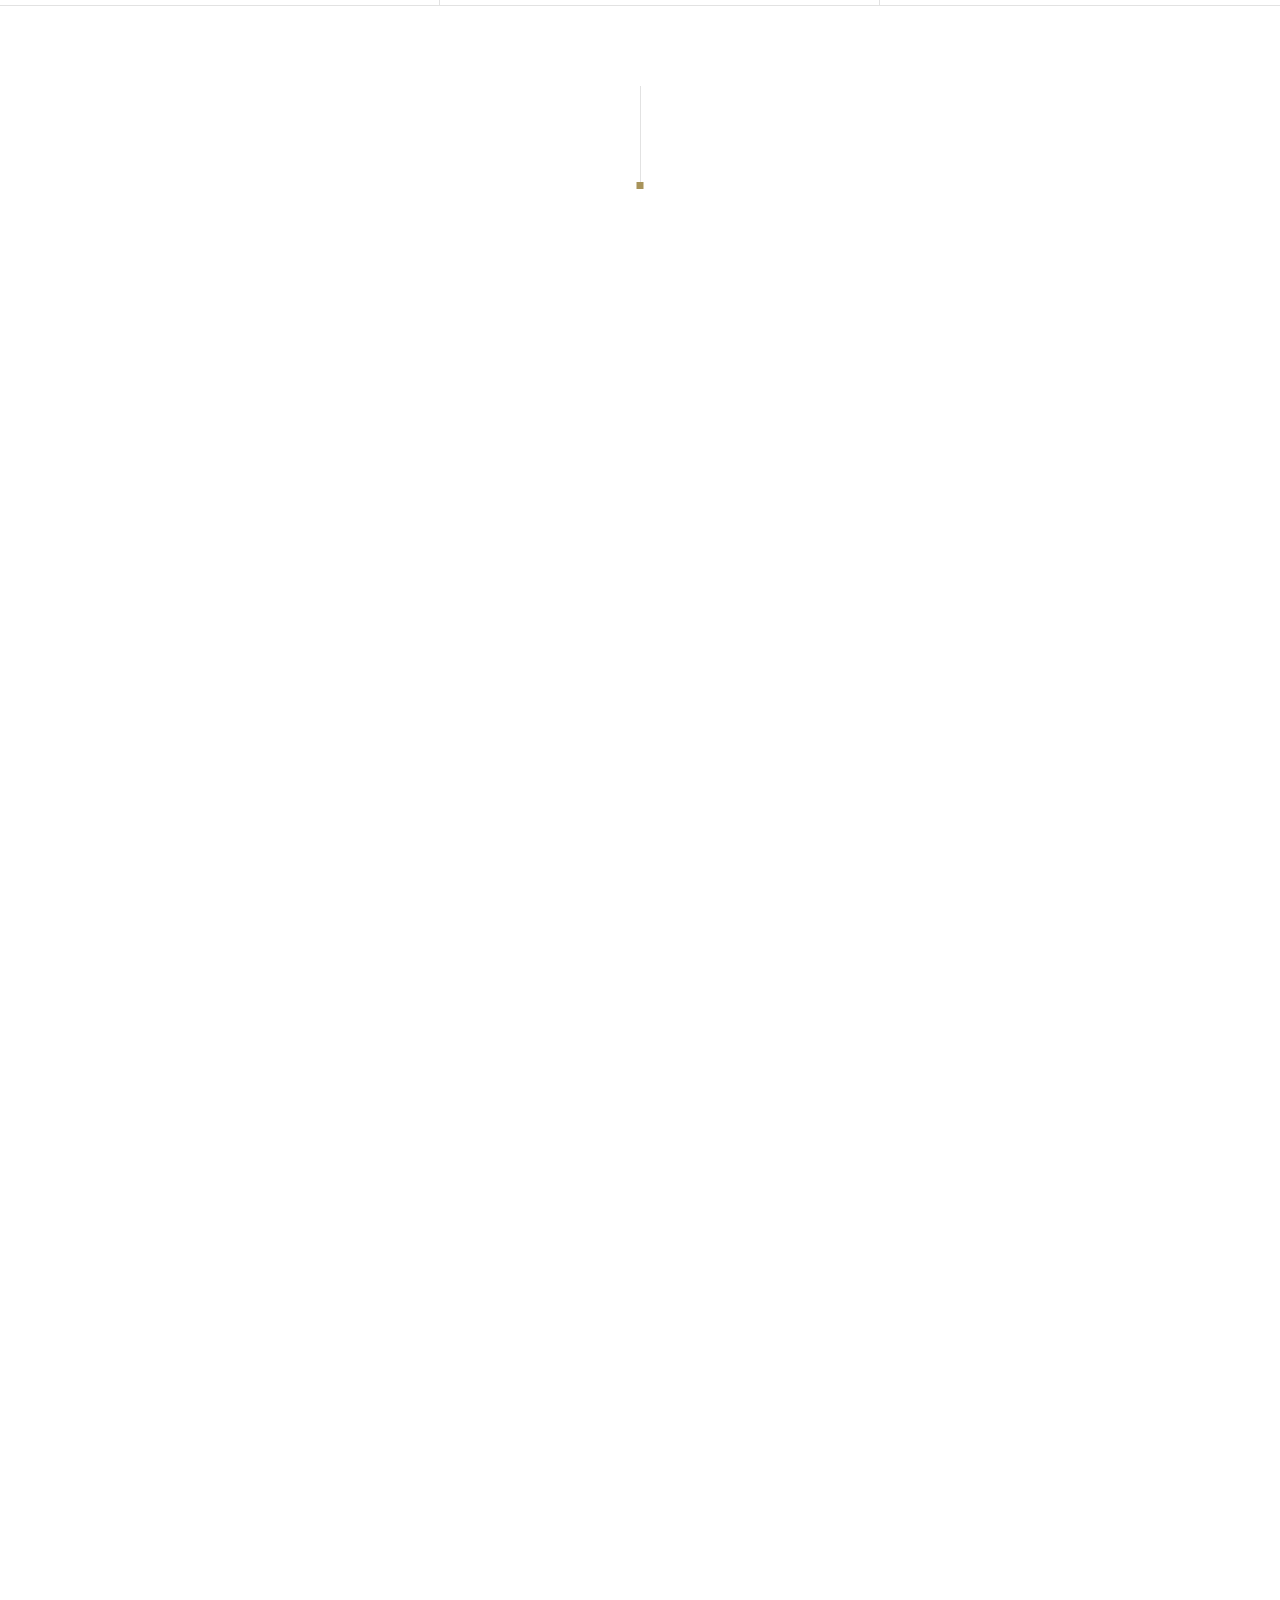
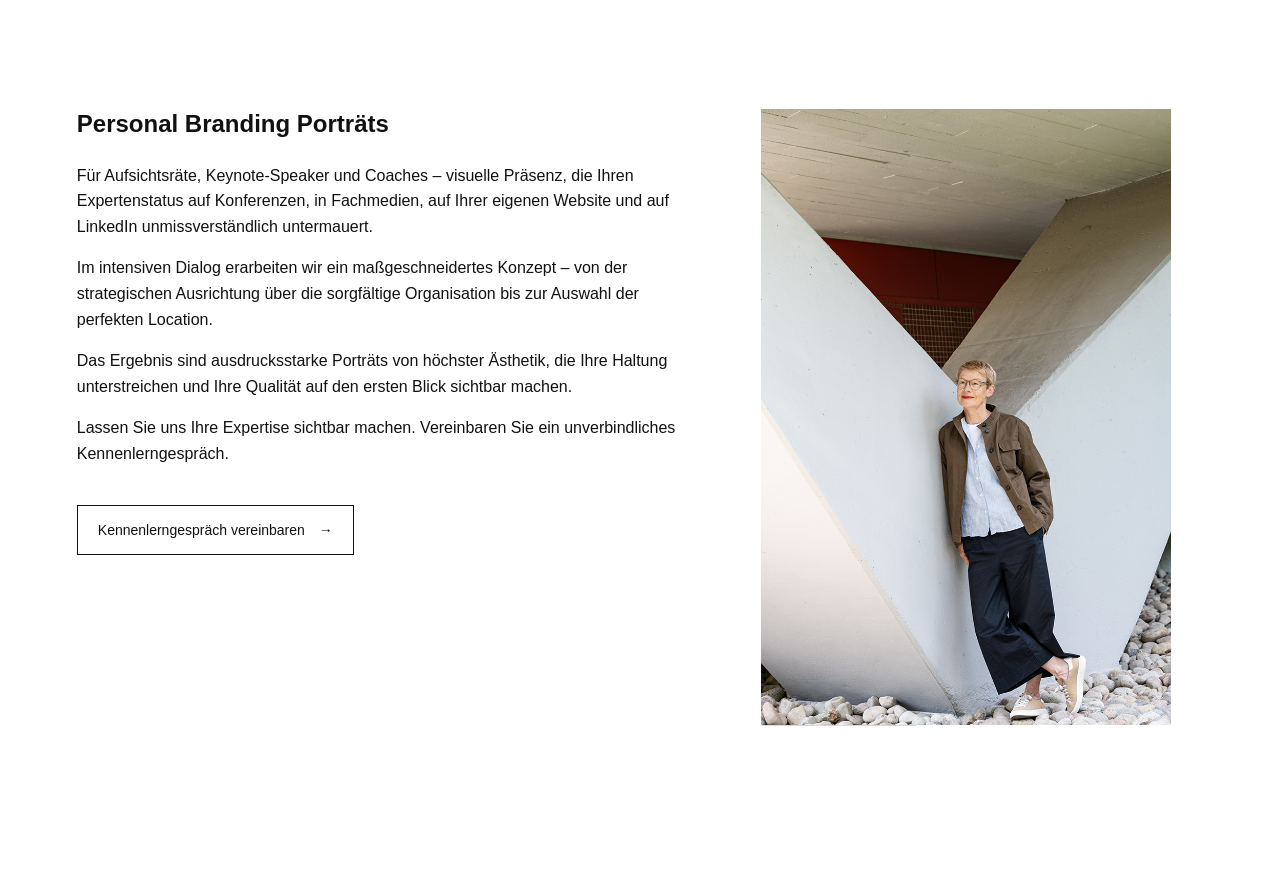
==== commit dcf0f95d: "Bilder angepasst" ====
--- a/index.html
+++ b/index.html
@@ -6,8 +6,8 @@
     <title>Illing &amp; Vosbeck Fotografie</title>
     <link rel="preload" href="assets/fonts/source-sans-3-700.woff2" as="font" type="font/woff2" crossorigin>
     <link rel="preload" href="assets/fonts/source-sans-3-300.woff2" as="font" type="font/woff2" crossorigin>
-    <link rel="stylesheet" href="style.css?v=19">
-    <script src="main.js?v=19" defer></script>
+    <link rel="stylesheet" href="style.css?v=20">
+    <script src="main.js?v=20" defer></script>
 </head>
 <body>
     <!-- Vorhang beim Laden: Logo baut sich auf (schwarz → gold), dann gleitet der Vorhang nach oben -->
--- a/style.css
+++ b/style.css
@@ -535,25 +535,32 @@
 }
 
 /* ---------- Bild 8, Bild 9, Text 5, Bild 10 (Personal Branding) ---------- */
-/* oben: Querformat links am Rand + kleineres Hochformat rechts (unten bündig)
-   unten: Text links + größeres Hochformat rechts */
+/* oben: Bild 9 rechts rückt nah an Bild 6 heran, Bild 8 beginnt schräg links darunter
+   auf Höhe des letzten Drittels von Bild 9
+   unten: Text 5 links + größeres Hochformat (Bild 10) rechts */
 .branding {
+    --b9-width: calc((100vw - 11 * 24px) / 4 + 2 * 24px);   /* Breite von Bild 9 (3 von 12 Spalten) */
+    --b9-lift: calc(8vw + 80px);                             /* so weit rückt Bild 9 nach oben */
     display: grid;
     grid-template-columns: repeat(12, 1fr);
     column-gap: 24px;
-    row-gap: 88px;
+    row-gap: 112px;                      /* mittlerer Abstand zu Text 5 und Bild 10 */
     padding: 0 0 160px;
 }
 
 .branding__wide {
-    grid-column: 1 / 8;
+    grid-column: 1 / 7;                  /* etwas kleiner */
     grid-row: 1;
+    align-self: start;
+    /* beginnt bei 2/3 der Höhe von Bild 9 (Seitenverhältnis 819 × 1200) */
+    margin-top: calc(var(--b9-width) * 1200 / 819 * 2 / 3 - var(--b9-lift));
 }
 
 .branding__small {
     grid-column: 9 / 12;
     grid-row: 1;
-    align-self: end;                     /* Unterkante bündig mit Bild 8 */
+    align-self: start;
+    margin-top: calc(-1 * var(--b9-lift));   /* näher an Bild 6 darüber */
 }
 
 .branding__text {
@@ -1034,6 +1041,10 @@
         margin: 0 20px 0 auto;
     }
 
+    .branding__wide {
+        margin-top: 0;
+    }
+
     .branding__text {
         padding: 0 20px;
     }
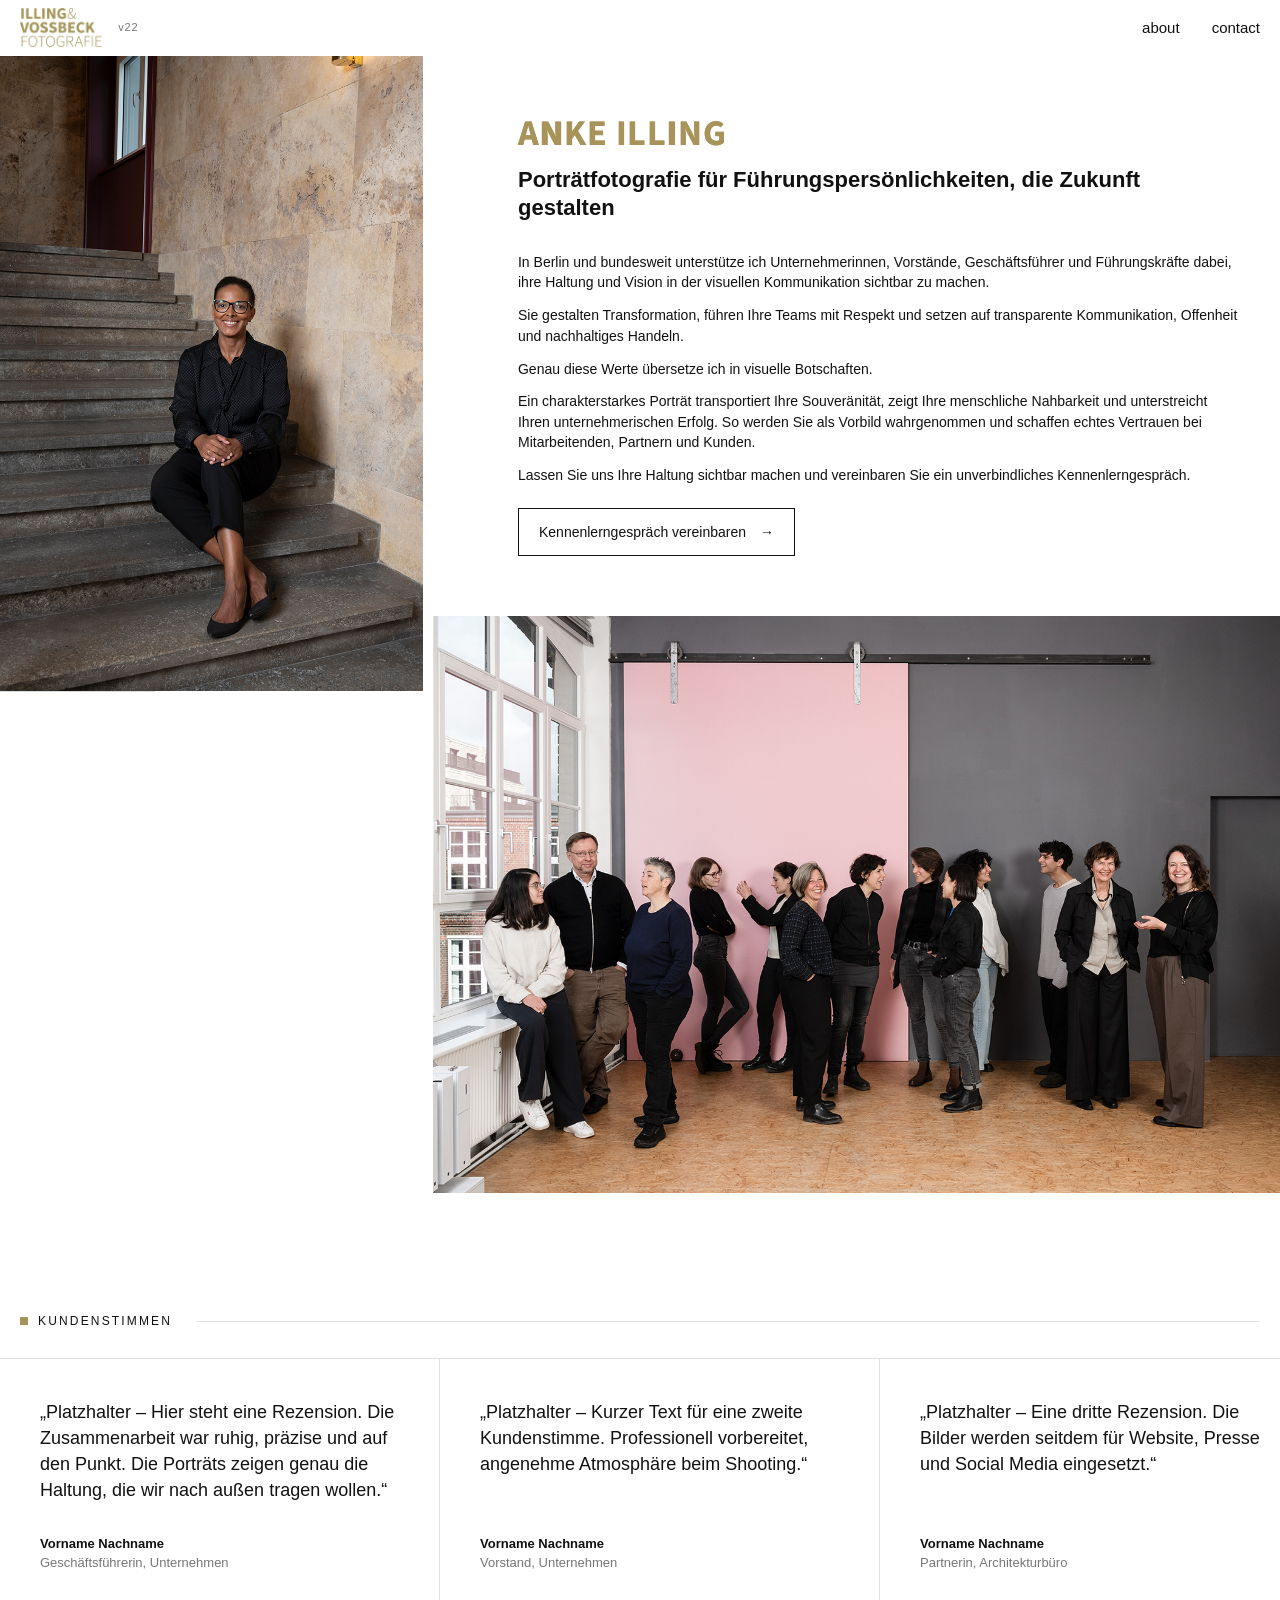
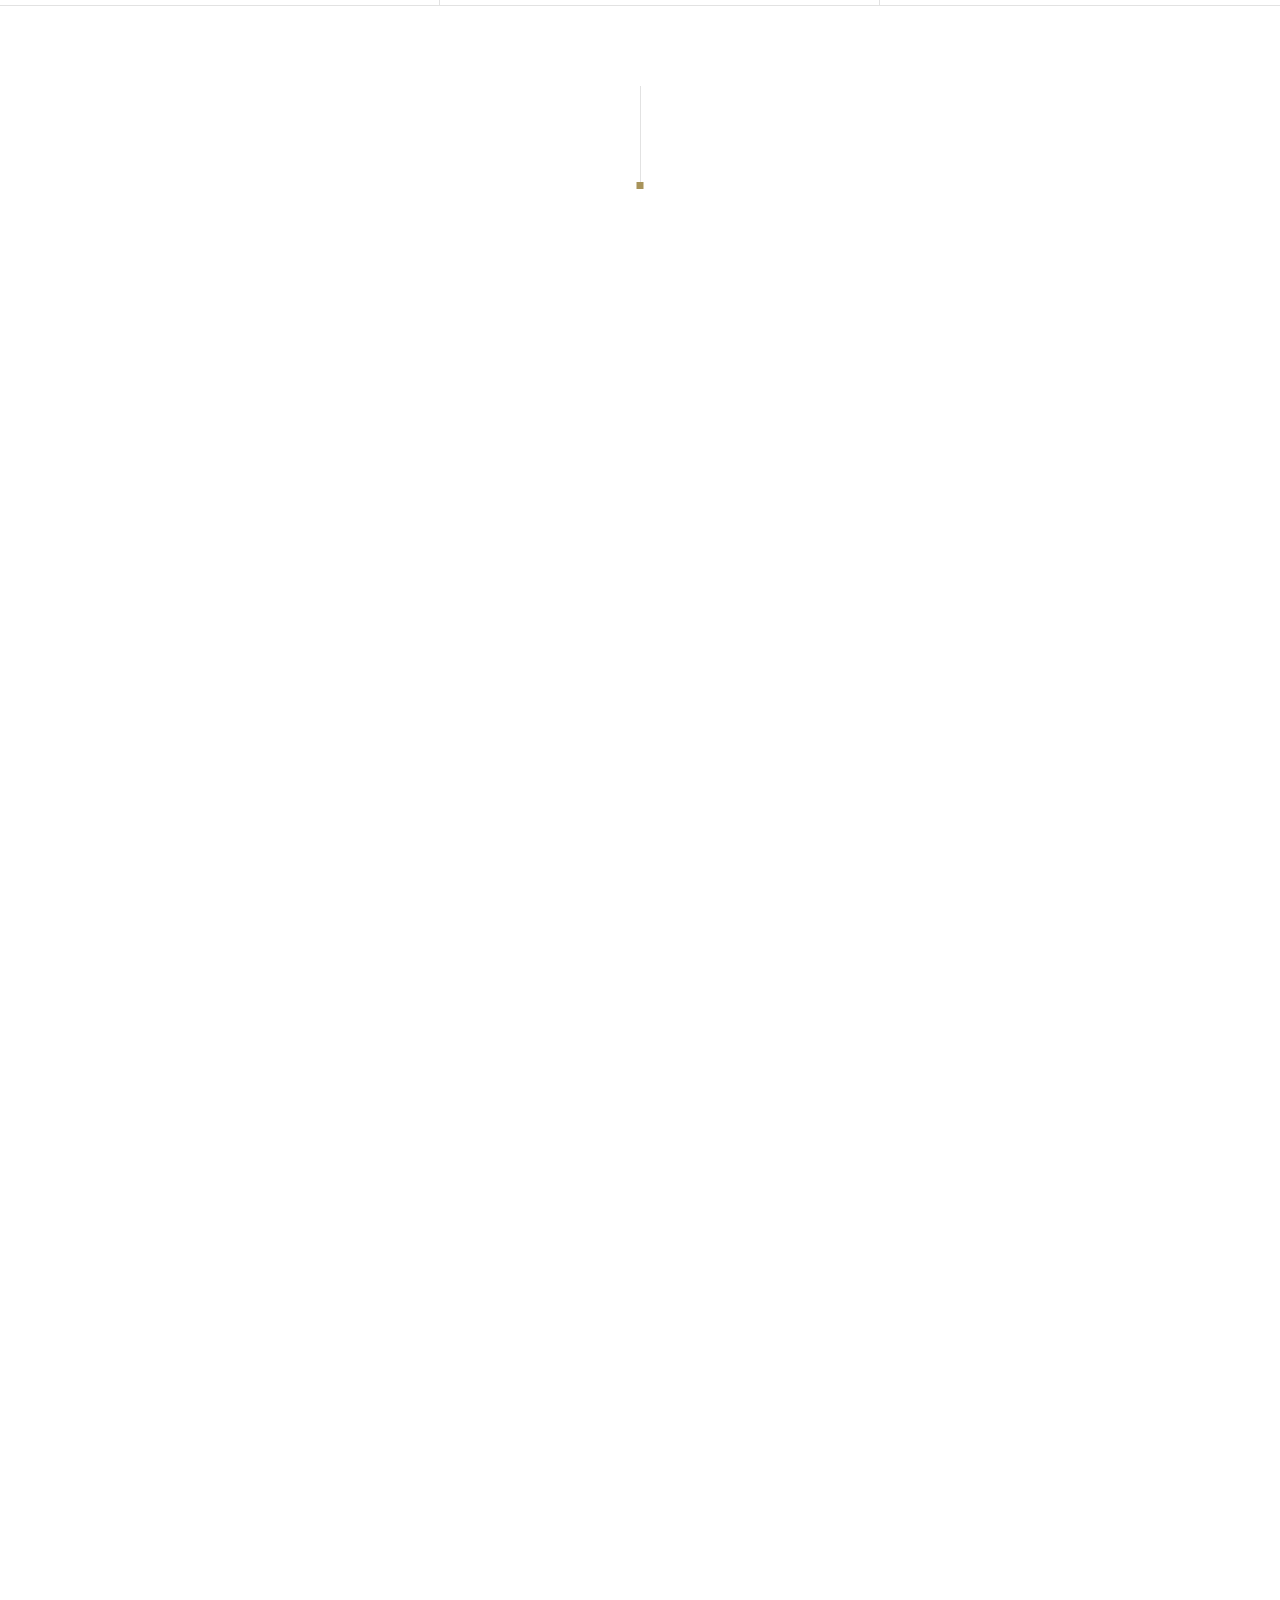
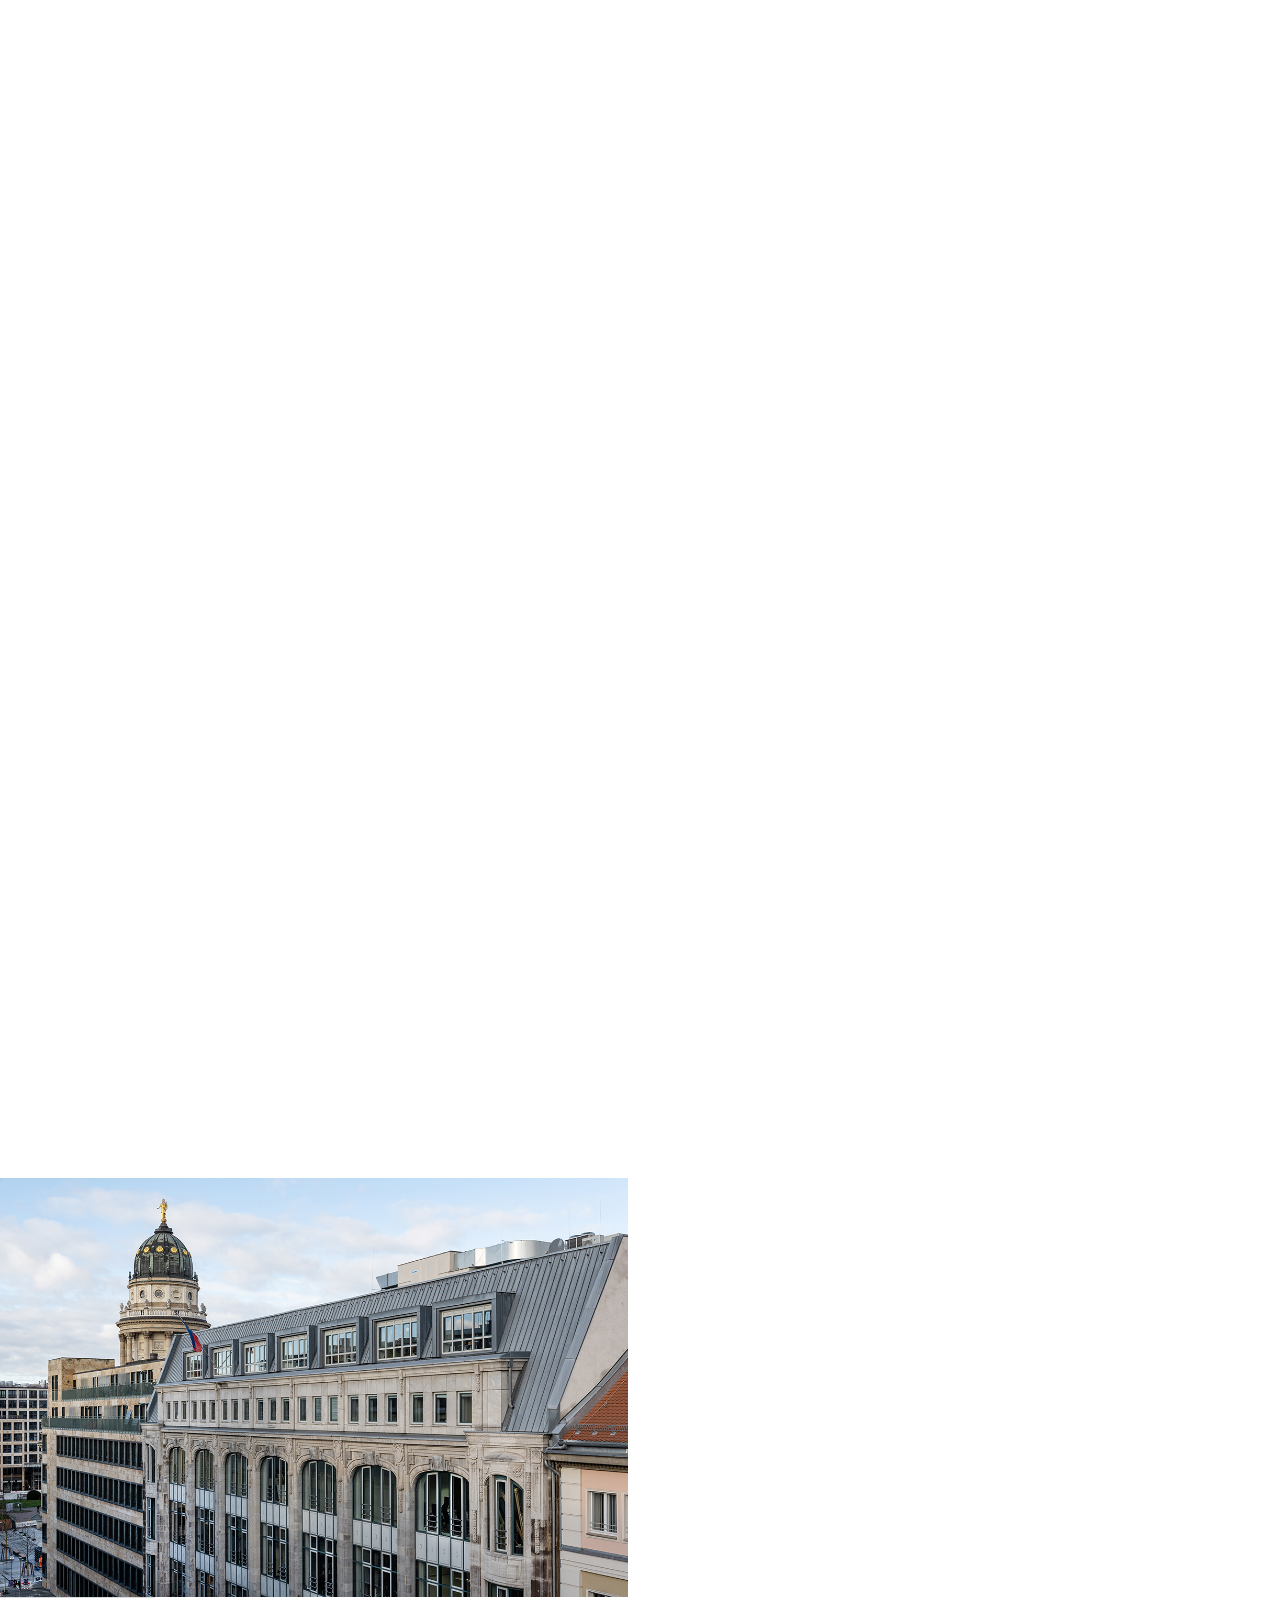
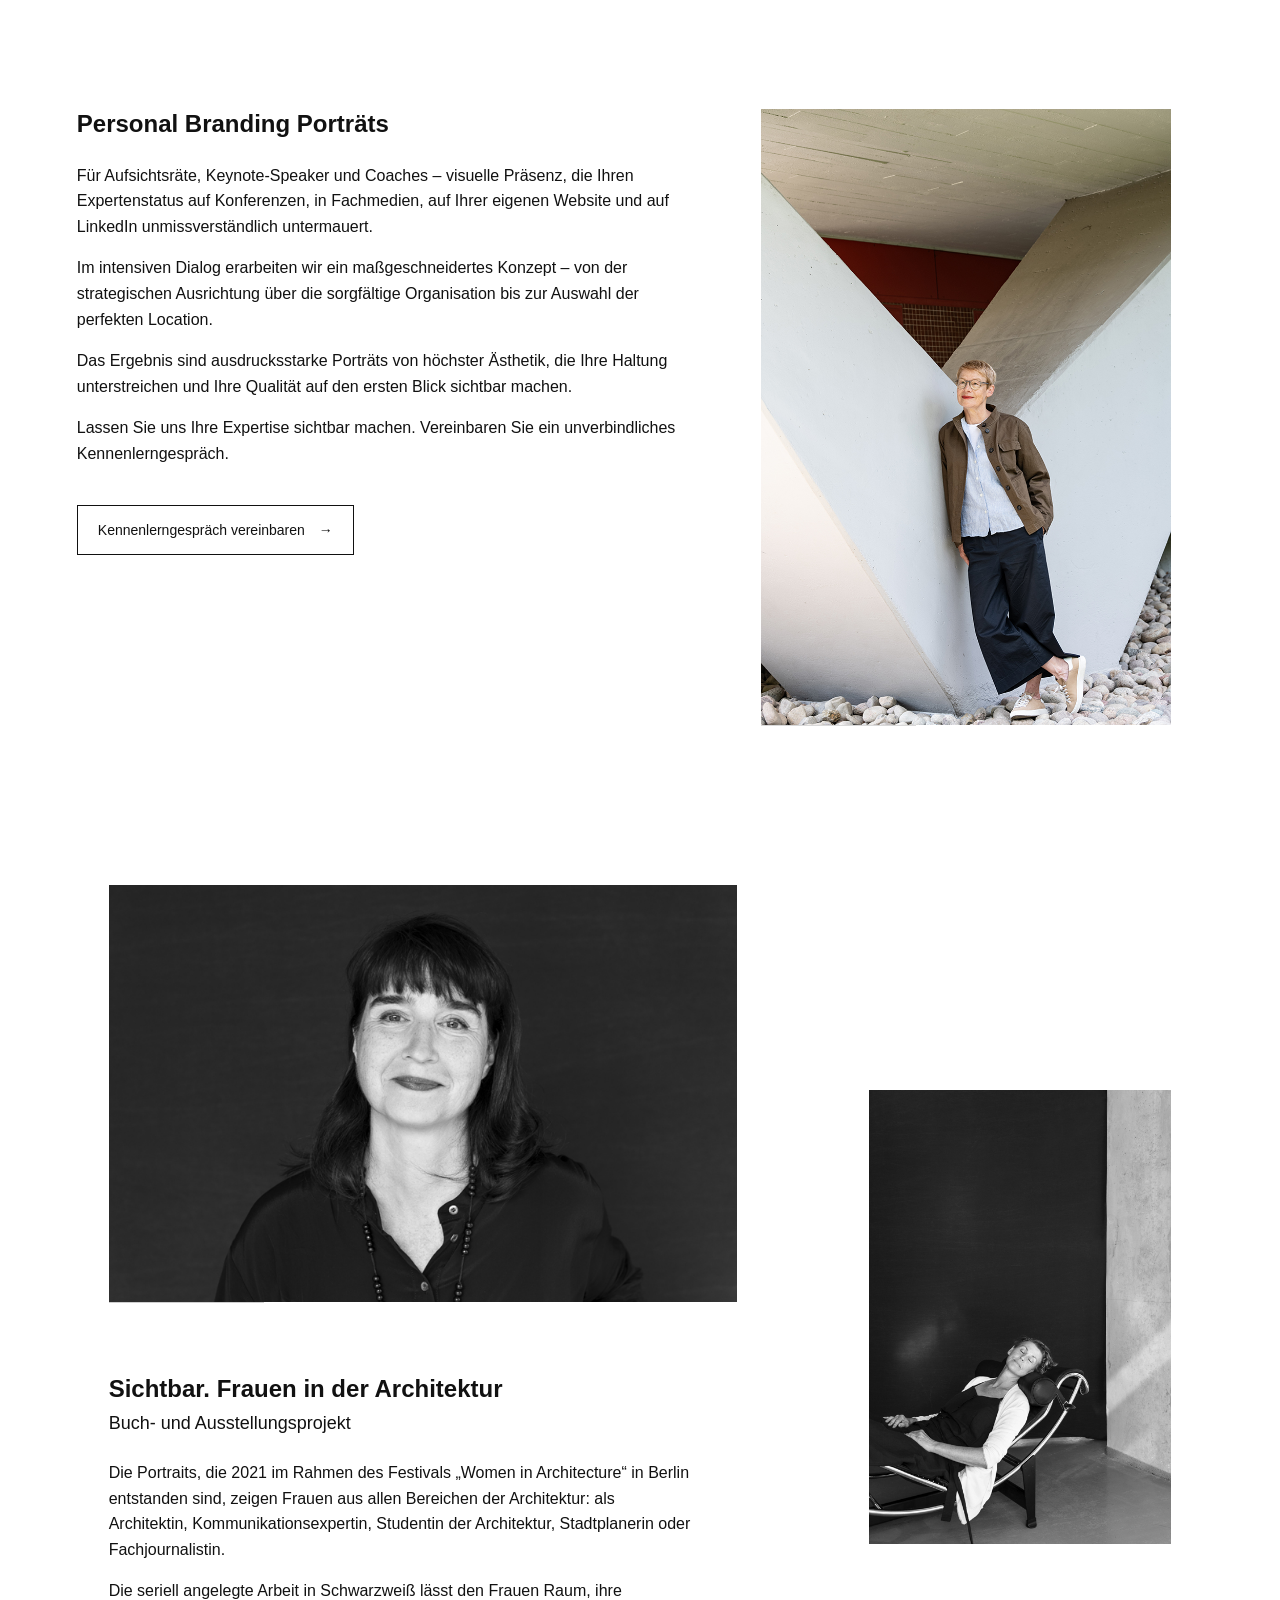
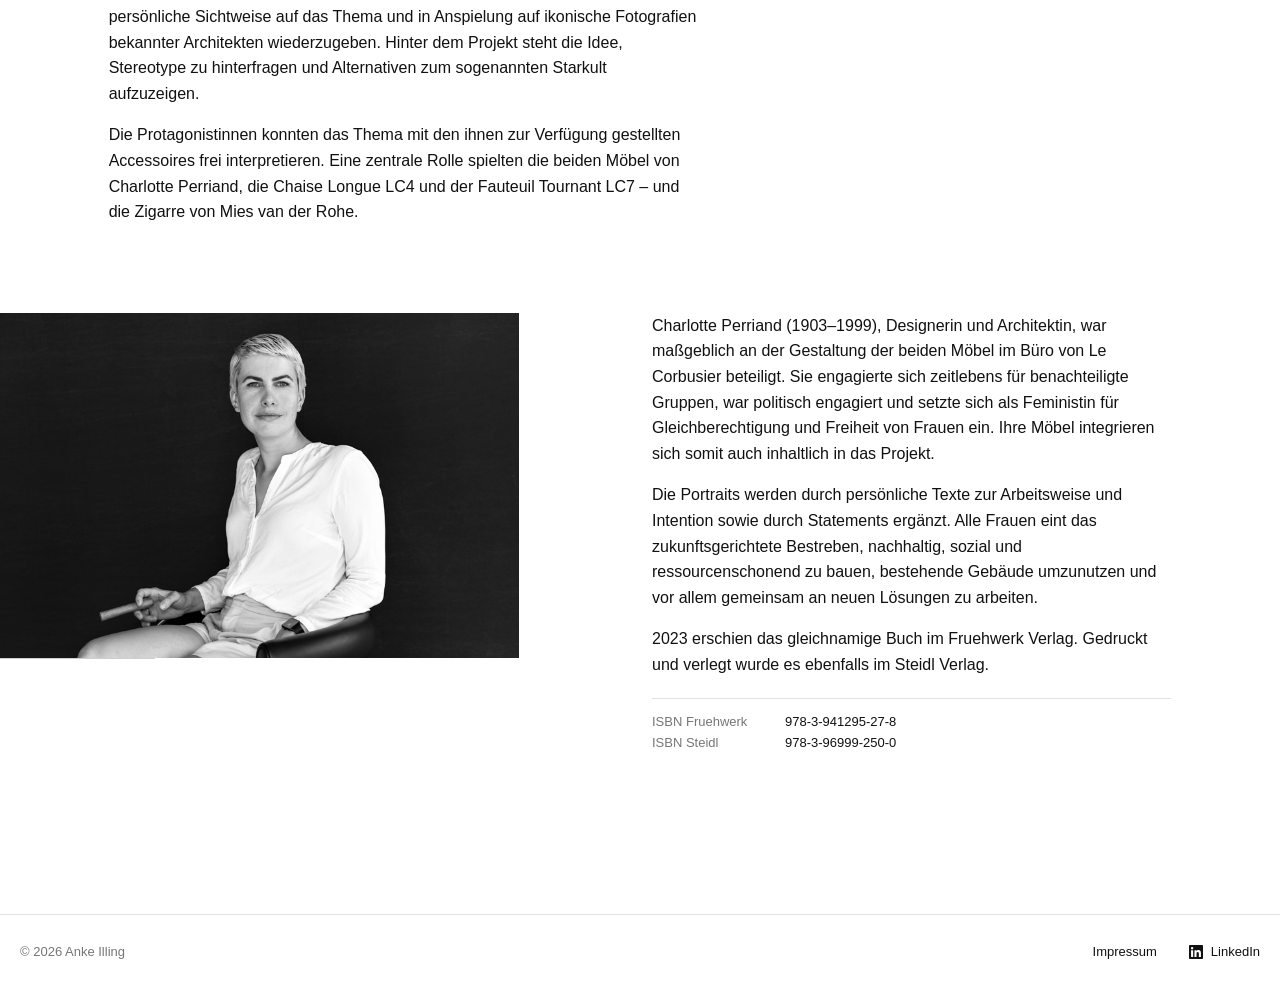
==== commit f4ea4dad: "Footer und Bild 11-13 und Text 6 und 6.1" ====
--- a/index.html
+++ b/index.html
@@ -6,8 +6,8 @@
     <title>Illing &amp; Vosbeck Fotografie</title>
     <link rel="preload" href="assets/fonts/source-sans-3-700.woff2" as="font" type="font/woff2" crossorigin>
     <link rel="preload" href="assets/fonts/source-sans-3-300.woff2" as="font" type="font/woff2" crossorigin>
-    <link rel="stylesheet" href="style.css?v=20">
-    <script src="main.js?v=20" defer></script>
+    <link rel="stylesheet" href="style.css?v=22">
+    <script src="main.js?v=22" defer></script>
 </head>
 <body>
     <!-- Vorhang beim Laden: Logo baut sich auf (schwarz → gold), dann gleitet der Vorhang nach oben -->
@@ -246,6 +246,64 @@
                 <button type="button" class="photo__button">Projekt ansehen <span aria-hidden="true">→</span></button>
             </figure>
         </section>
+
+        <!-- Bild 11, Bild 12, Text 6, Bild 13, Text 6.1 (Projekt „Sichtbar“) -->
+        <section class="sichtbar">
+            <figure class="sichtbar__img11 photo reveal">
+                <img
+                    src="assets/index/images/sichtbar_1.jpg"
+                    width="800" height="532"
+                    alt="Schwarz-Weiß-Porträt einer Architektin mit Pony vor dunklem Hintergrund">
+                <button type="button" class="photo__button">Projekt ansehen <span aria-hidden="true">→</span></button>
+            </figure>
+
+            <figure class="sichtbar__img12 photo photo--align-right reveal">
+                <img
+                    src="assets/index/images/sichtbar_2.jpg"
+                    width="532" height="800"
+                    alt="Schwarz-Weiß-Porträt einer Frau, liegend auf der Chaise Longue LC4">
+                <button type="button" class="photo__button">Projekt ansehen <span aria-hidden="true">→</span></button>
+            </figure>
+
+            <!-- Text 6 -->
+            <div class="sichtbar__text6 reveal">
+                <h2 class="corporate__title sichtbar__title">Sichtbar. Frauen in der Architektur</h2>
+                <h2 class="sichtbar__subtitle">Buch- und Ausstellungsprojekt</h2>
+                <p>Die Portraits, die 2021 im Rahmen des Festivals „Women in Architecture“ in Berlin entstanden sind, zeigen Frauen aus allen Bereichen der Architektur: als Architektin, Kommunikationsexpertin, Studentin der Architektur, Stadtplanerin oder Fachjournalistin.</p>
+                <p>Die seriell angelegte Arbeit in Schwarzweiß lässt den Frauen Raum, ihre persönliche Sichtweise auf das Thema und in Anspielung auf ikonische Fotografien bekannter Architekten wiederzugeben. Hinter dem Projekt steht die Idee, Stereotype zu hinterfragen und Alternativen zum sogenannten Starkult aufzuzeigen.</p>
+                <p>Die Protagonistinnen konnten das Thema mit den ihnen zur Verfügung gestellten Accessoires frei interpretieren. Eine zentrale Rolle spielten die beiden Möbel von Charlotte Perriand, die Chaise Longue LC4 und der Fauteuil Tournant LC7 – und die Zigarre von Mies van der Rohe.</p>
+            </div>
+
+            <figure class="sichtbar__img13 photo reveal">
+                <img
+                    src="assets/index/images/sichtbar_3.jpg"
+                    width="800" height="532"
+                    alt="Schwarz-Weiß-Porträt einer Frau in weißer Bluse mit Zigarre in der Hand">
+                <button type="button" class="photo__button">Projekt ansehen <span aria-hidden="true">→</span></button>
+            </figure>
+
+            <!-- Text 6.1 -->
+            <div class="sichtbar__text61 reveal">
+                <p>Charlotte Perriand (1903–1999), Designerin und Architektin, war maßgeblich an der Gestaltung der beiden Möbel im Büro von Le Corbusier beteiligt. Sie engagierte sich zeitlebens für benachteiligte Gruppen, war politisch engagiert und setzte sich als Feministin für Gleichberechtigung und Freiheit von Frauen ein. Ihre Möbel integrieren sich somit auch inhaltlich in das Projekt.</p>
+                <p>Die Portraits werden durch persönliche Texte zur Arbeitsweise und Intention sowie durch Statements ergänzt. Alle Frauen eint das zukunftsgerichtete Bestreben, nachhaltig, sozial und ressourcenschonend zu bauen, bestehende Gebäude umzunutzen und vor allem gemeinsam an neuen Lösungen zu arbeiten.</p>
+                <p>2023 erschien das gleichnamige Buch im Fruehwerk Verlag. Gedruckt und verlegt wurde es ebenfalls im Steidl Verlag.</p>
+                <dl class="isbn">
+                    <div><dt>ISBN Fruehwerk</dt><dd>978-3-941295-27-8</dd></div>
+                    <div><dt>ISBN Steidl</dt><dd>978-3-96999-250-0</dd></div>
+                </dl>
+            </div>
+        </section>
     </main>
+    <footer class="site-footer">
+        <p class="site-footer__copy">© 2026 Anke Illing</p>
+        <nav class="site-footer__links" aria-label="Footer">
+            <!-- Impressum-Seite und LinkedIn-Profil-URL noch eintragen -->
+            <a href="#">Impressum</a>
+            <a href="#" class="site-footer__linkedin" target="_blank" rel="noopener">
+                <svg width="14" height="14" viewBox="0 0 24 24" aria-hidden="true"><path fill="currentColor" d="M20.45 20.45h-3.56v-5.57c0-1.33-.02-3.04-1.85-3.04-1.85 0-2.14 1.45-2.14 2.94v5.67H9.35V9h3.41v1.56h.05c.48-.9 1.64-1.85 3.37-1.85 3.6 0 4.27 2.37 4.27 5.46v6.28zM5.34 7.43a2.06 2.06 0 1 1 0-4.13 2.06 2.06 0 0 1 0 4.13zM7.12 20.45H3.56V9h3.56v11.45zM22.22 0H1.77C.79 0 0 .77 0 1.73v20.54C0 23.23.79 24 1.77 24h20.45c.98 0 1.78-.77 1.78-1.73V1.73C24 .77 23.2 0 22.22 0z"/></svg>
+                LinkedIn
+            </a>
+        </nav>
+    </footer>
 </body>
 </html>
--- a/style.css
+++ b/style.css
@@ -583,6 +583,88 @@
     align-self: start;
 }
 
+/* ---------- Bild 11–13 + Text 6 / 6.1 (Projekt „Sichtbar“) ---------- */
+/* links: Bild 11, darunter Text 6, darunter Bild 13 (am Rand)
+   rechts: Bild 12 (Hochformat), darunter Text 6.1 – leicht nach links versetzt */
+.sichtbar {
+    display: grid;
+    grid-template-columns: repeat(12, 1fr);
+    column-gap: 24px;
+    row-gap: 72px;
+    padding: 0 0 160px;
+    font-size: 16px;
+    line-height: 1.6;
+}
+
+.sichtbar__img11 {
+    grid-column: 2 / 8;
+    grid-row: 1;
+    align-self: start;
+}
+
+.sichtbar__img12 {
+    grid-column: 9 / 12;
+    grid-row: 1 / 3;
+    align-self: start;
+    margin-top: clamp(120px, 16vw, 300px);   /* tiefer, teilweise neben Text 6 */
+}
+
+.sichtbar__text6 {
+    grid-column: 2 / 8;
+    grid-row: 2;
+    align-self: start;
+    padding-right: 40px;
+}
+
+.sichtbar__img13 {
+    grid-column: 1 / 6;
+    grid-row: 3;
+    align-self: start;
+}
+
+.sichtbar__text61 {
+    grid-column: 7 / 12;
+    grid-row: 3;
+    align-self: start;
+}
+
+.sichtbar p {
+    margin: 0 0 1em;
+}
+
+.sichtbar__title {
+    margin-bottom: 0.3em;
+}
+
+/* zweite Überschrift: kleiner und nicht fett */
+.sichtbar__subtitle {
+    margin: 0 0 1.4em;
+    font-size: 18px;
+    font-weight: 400;
+    line-height: 1.3;
+}
+
+.isbn {
+    margin: 1.6em 0 0;
+    padding-top: 1em;
+    border-top: 1px solid var(--color-line);
+    font-size: 13px;
+}
+
+.isbn div {
+    display: flex;
+    gap: 16px;
+}
+
+.isbn dt {
+    min-width: 9em;
+    color: var(--color-muted);
+}
+
+.isbn dd {
+    margin: 0;
+}
+
 /* ---------- Unterseite about ---------- */
 .page {
     padding: 96px 10% 160px;
@@ -750,6 +832,41 @@
     cursor: pointer;
 }
 
+/* ---------- Footer ---------- */
+.site-footer {
+    display: flex;
+    flex-wrap: wrap;
+    align-items: center;
+    justify-content: space-between;
+    gap: 24px;
+    padding: 28px var(--gutter);
+    border-top: 1px solid var(--color-line);
+    font-size: 13px;
+}
+
+.site-footer__copy {
+    margin: 0;
+    color: var(--color-muted);
+}
+
+.site-footer__links {
+    display: flex;
+    align-items: center;
+    gap: 2rem;
+}
+
+.site-footer__links a {
+    display: inline-flex;
+    align-items: center;
+    gap: 8px;
+    transition: color 0.3s ease;
+}
+
+.site-footer__links a:hover,
+.site-footer__links a:focus-visible {
+    color: var(--color-accent);
+}
+
 /* ---------- Vorhang mit Logo-Animation ---------- */
 @font-face {
     font-family: "IV Logo";
@@ -1045,6 +1162,32 @@
         margin-top: 0;
     }
 
+    .sichtbar {
+        grid-template-columns: 1fr;
+        row-gap: 48px;
+        padding-bottom: 100px;
+    }
+
+    .sichtbar__img11,
+    .sichtbar__img12,
+    .sichtbar__text6,
+    .sichtbar__img13,
+    .sichtbar__text61 {
+        grid-column: 1;
+        grid-row: auto;
+    }
+
+    .sichtbar__text6,
+    .sichtbar__text61 {
+        padding: 0 20px;
+    }
+
+    .sichtbar__img12 {
+        width: 70%;
+        margin-top: 0;
+        margin: 0 20px 0 auto;
+    }
+
     .branding__text {
         padding: 0 20px;
     }
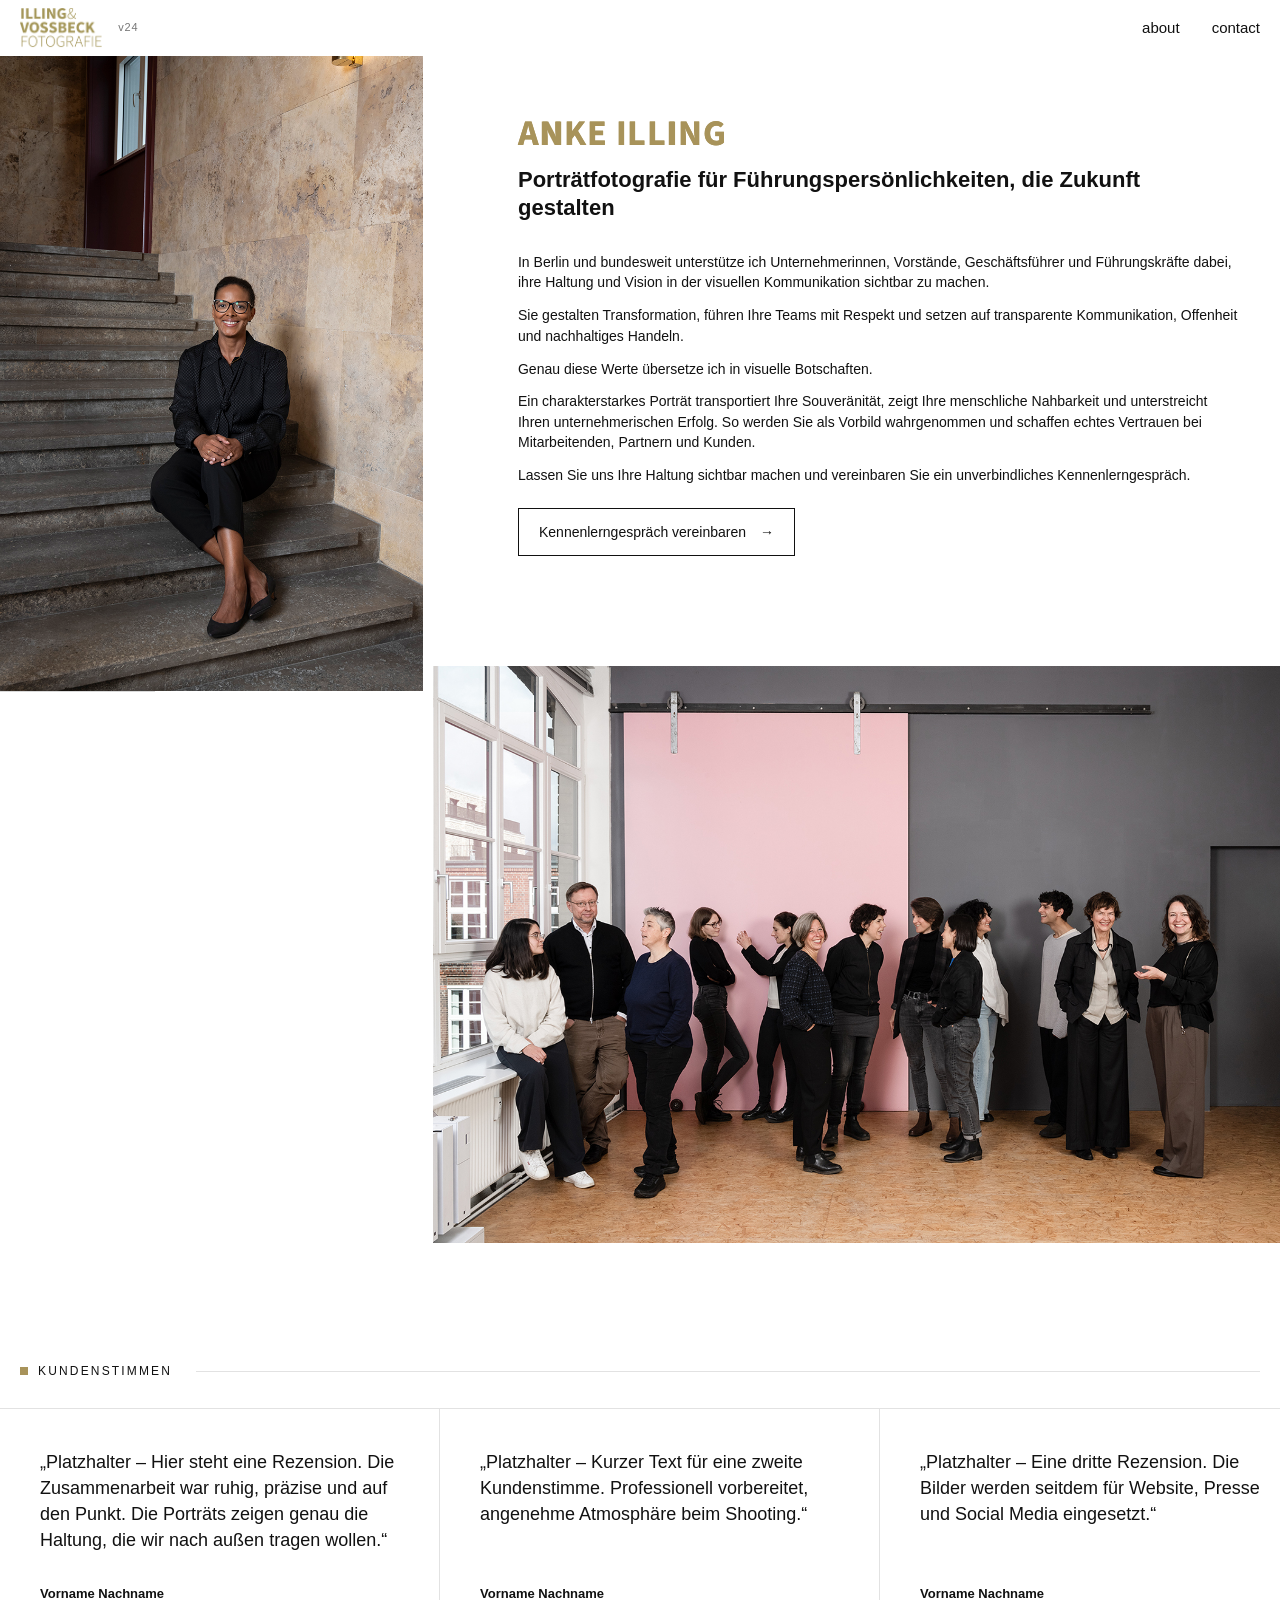
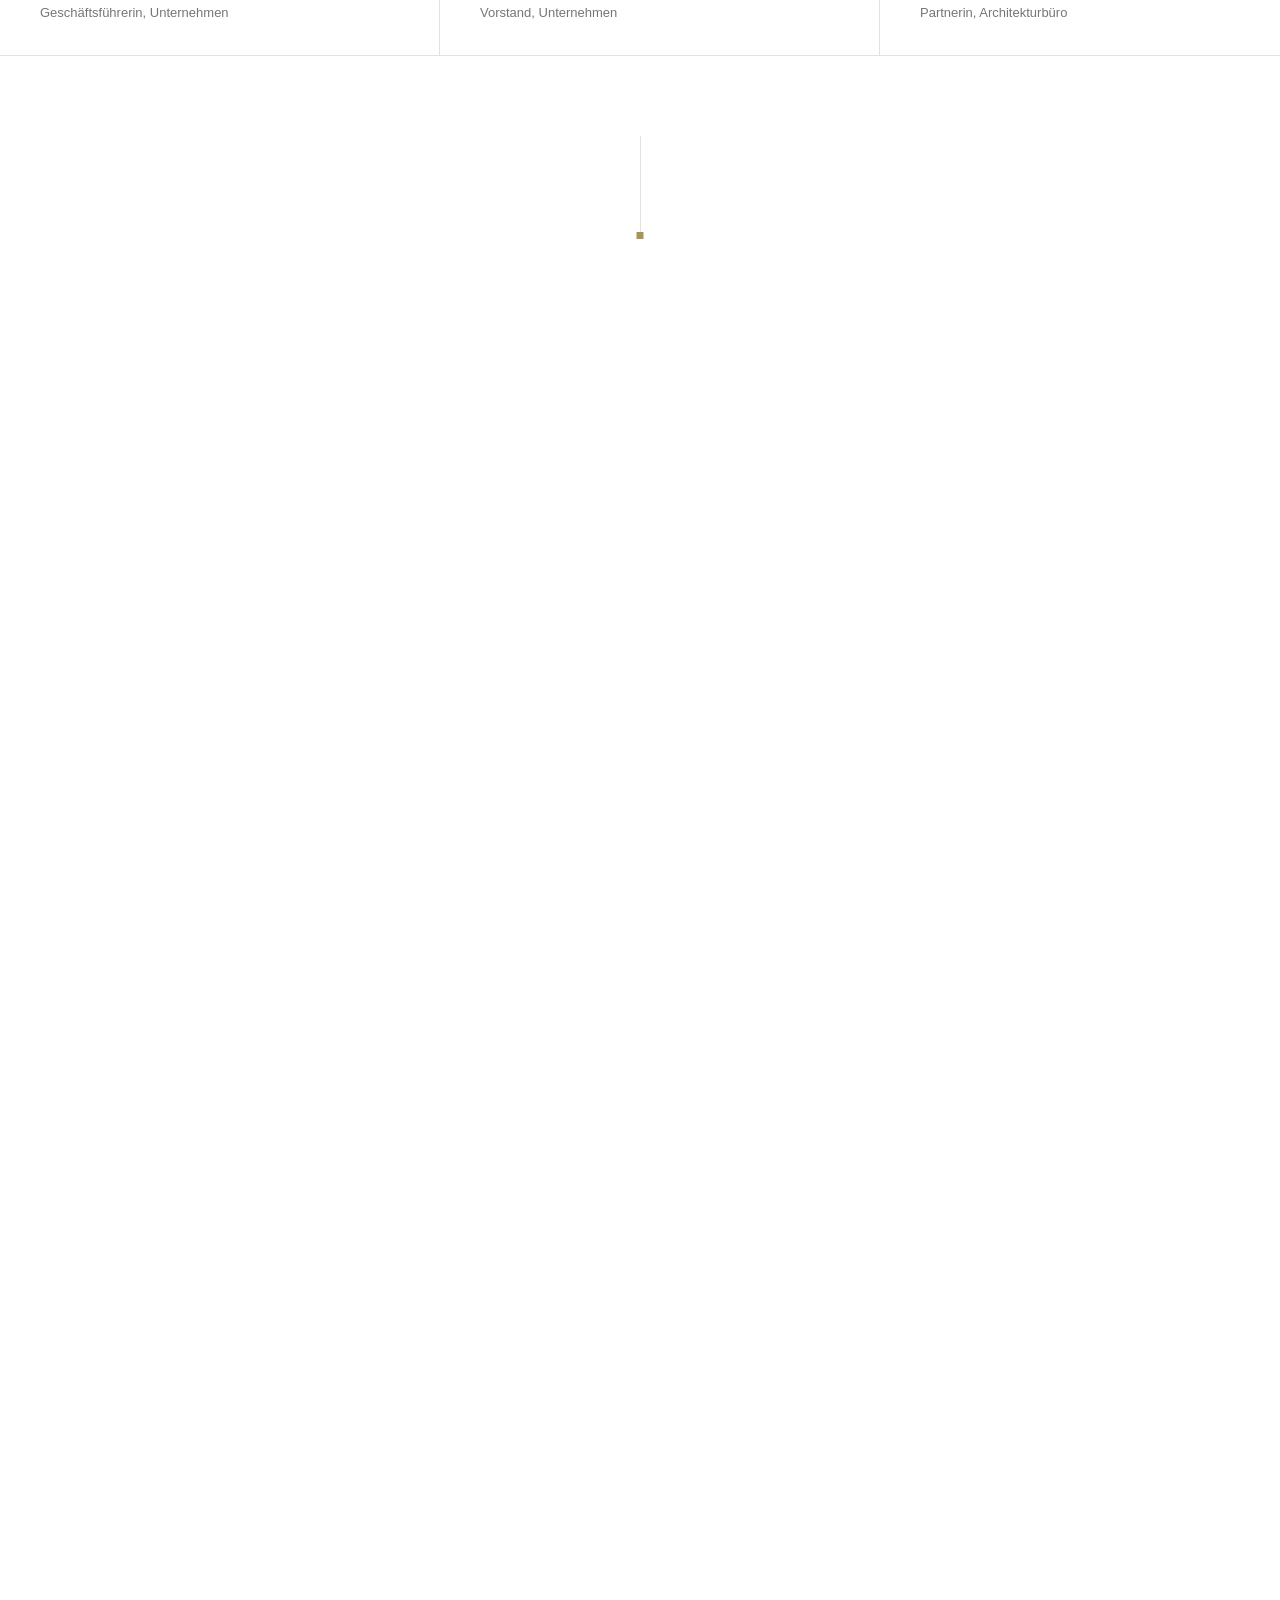
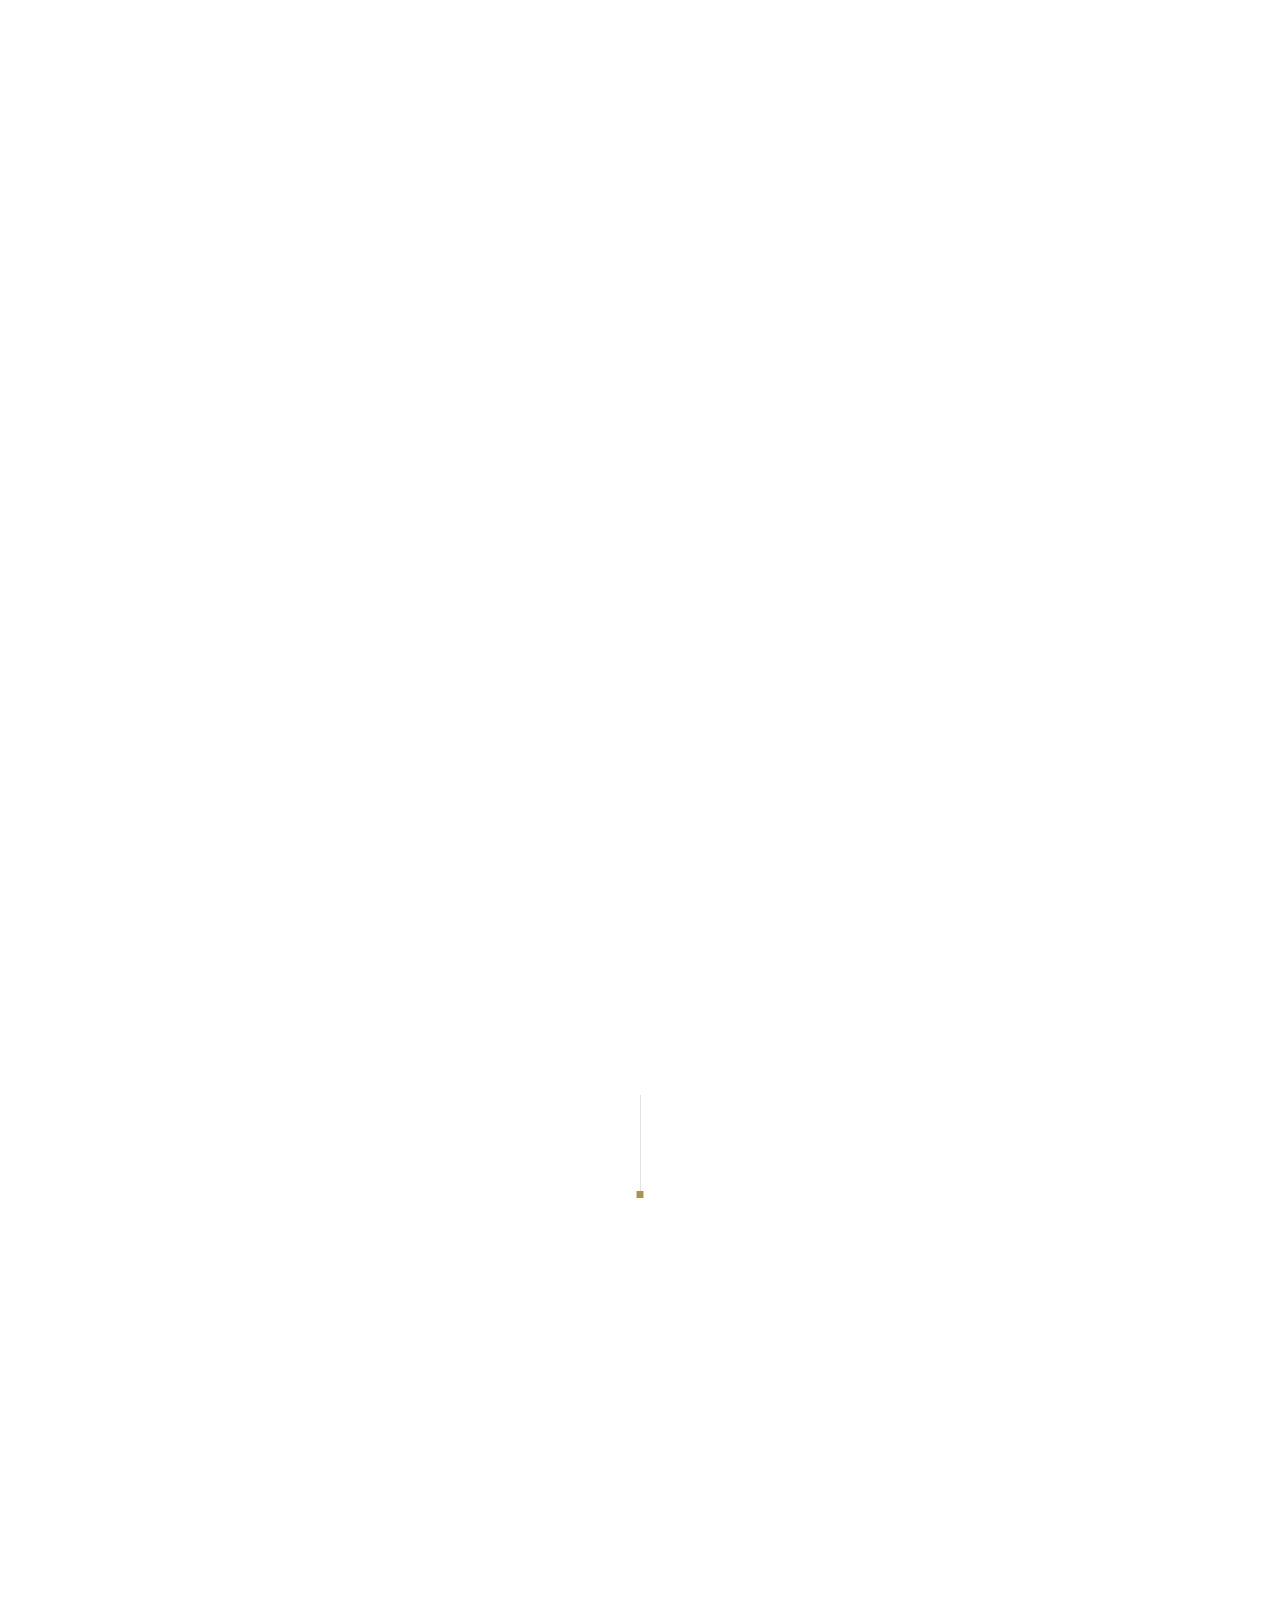
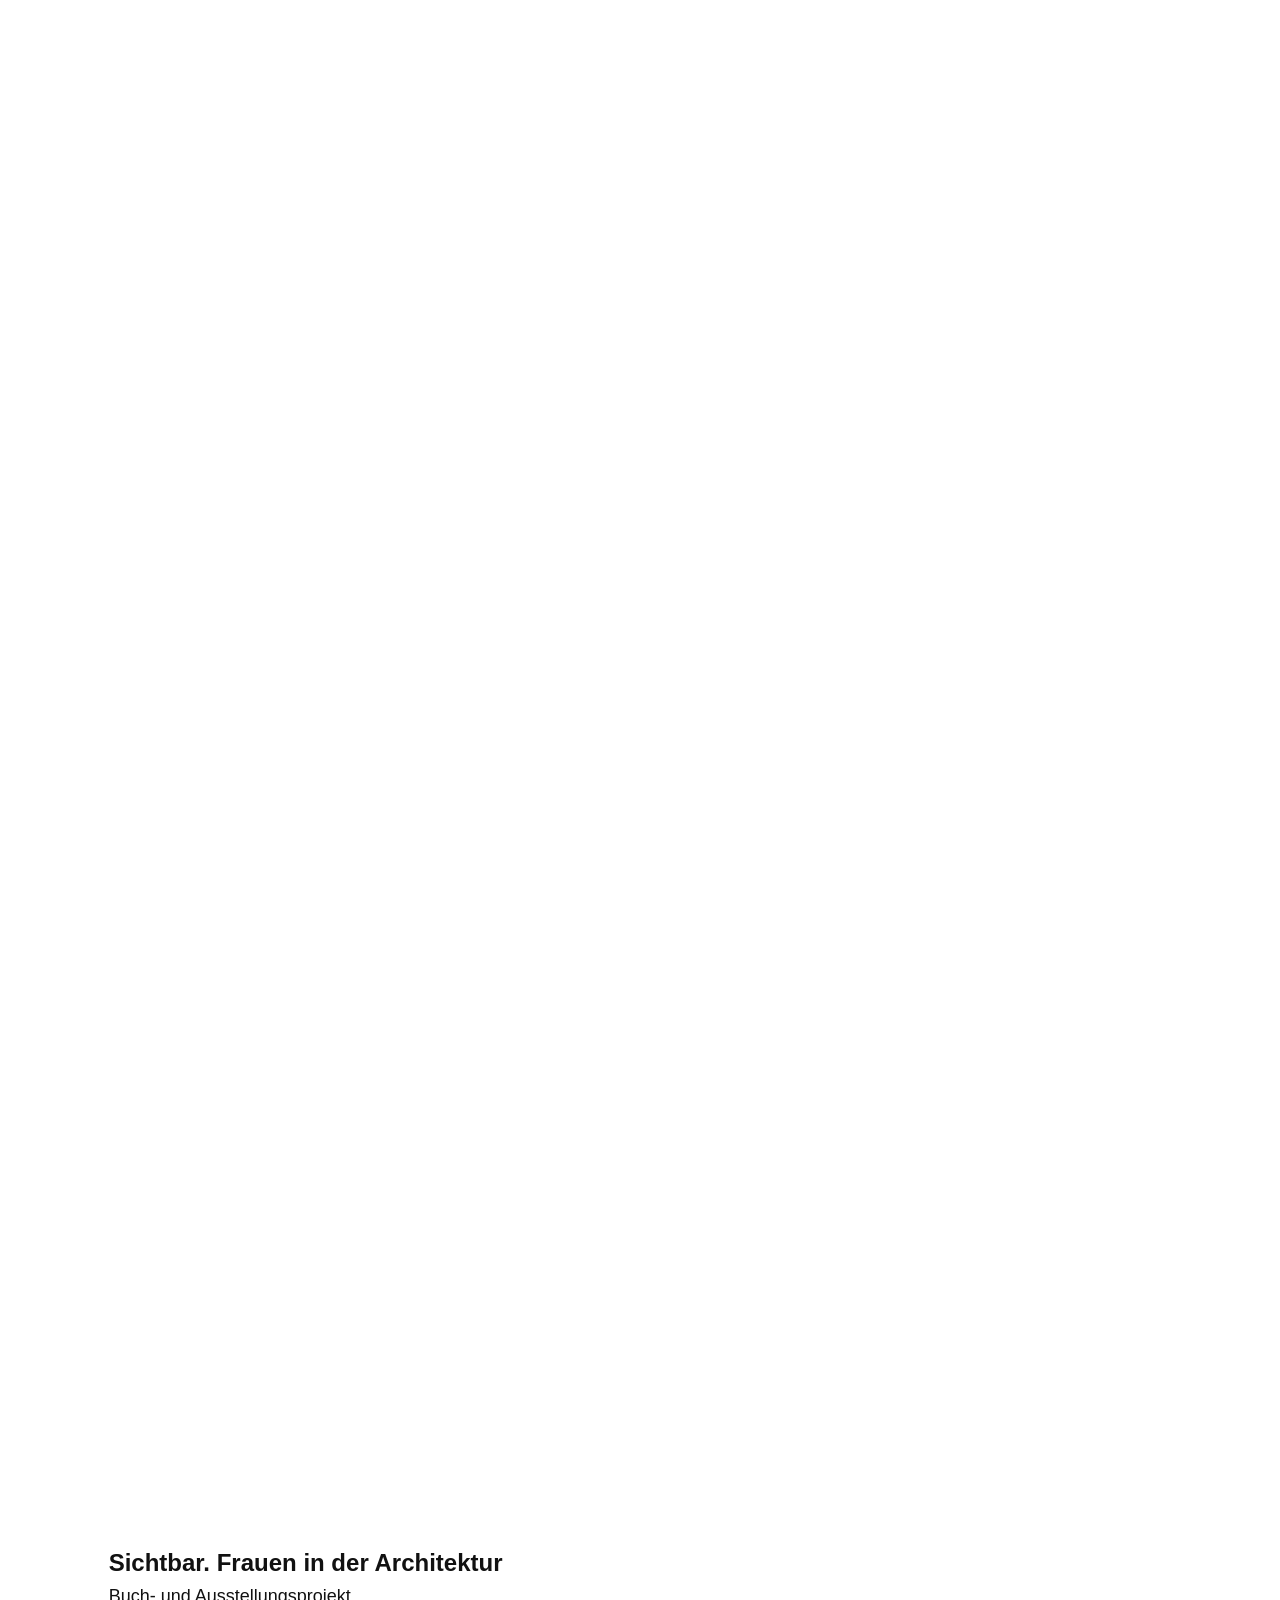
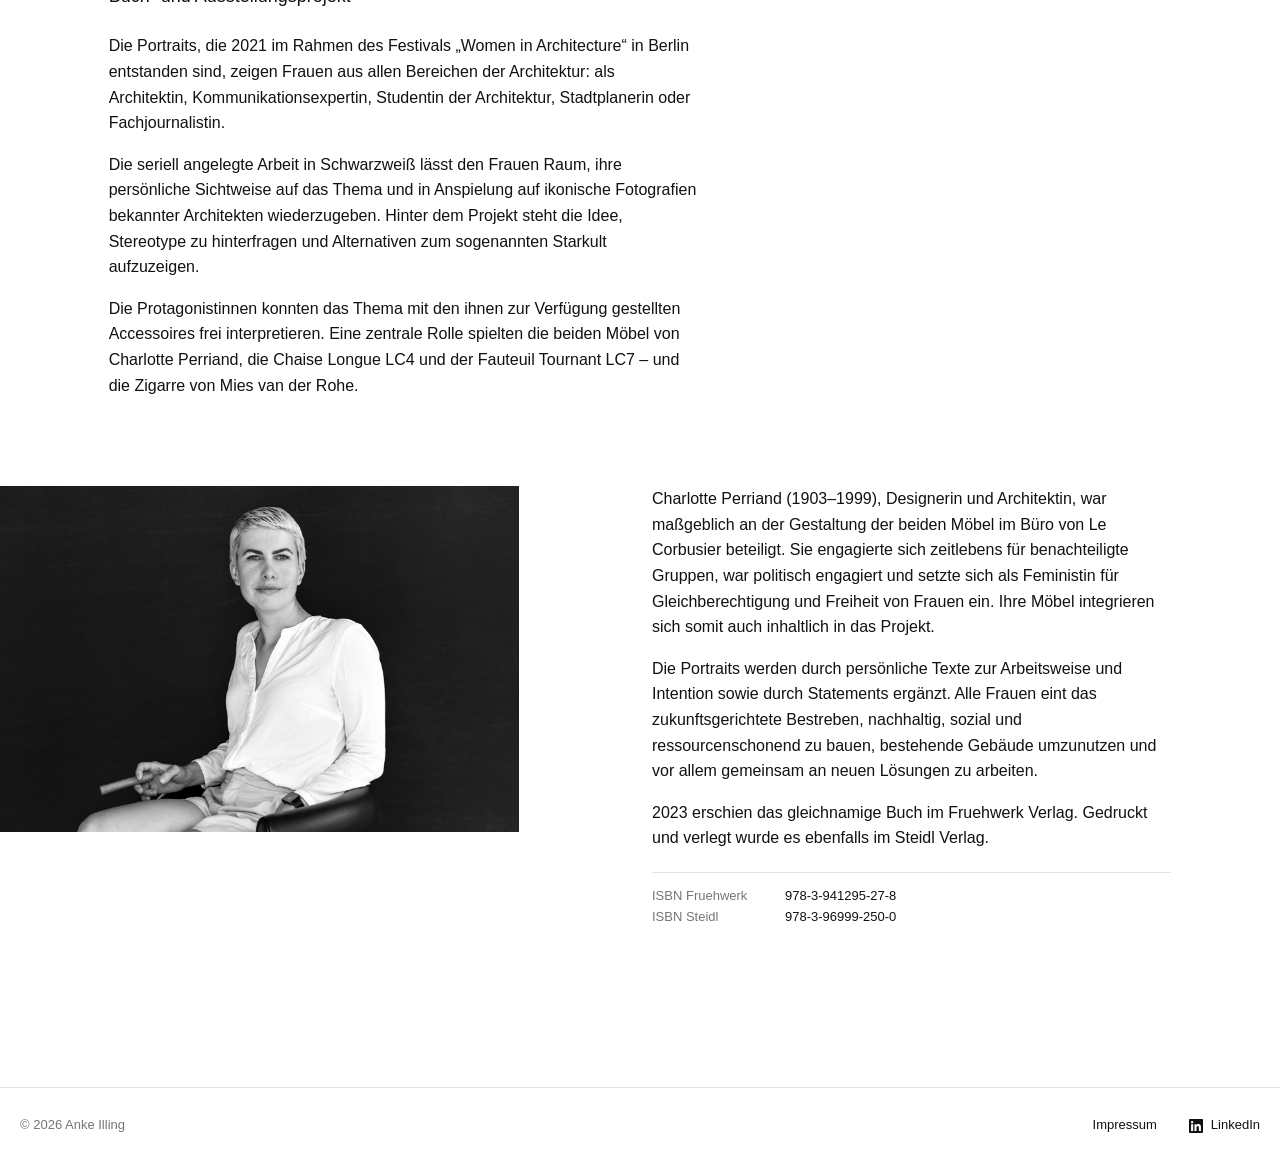
==== commit a77c41b0: "Bild position anpassung" ====
--- a/index.html
+++ b/index.html
@@ -6,8 +6,8 @@
     <title>Illing &amp; Vosbeck Fotografie</title>
     <link rel="preload" href="assets/fonts/source-sans-3-700.woff2" as="font" type="font/woff2" crossorigin>
     <link rel="preload" href="assets/fonts/source-sans-3-300.woff2" as="font" type="font/woff2" crossorigin>
-    <link rel="stylesheet" href="style.css?v=22">
-    <script src="main.js?v=22" defer></script>
+    <link rel="stylesheet" href="style.css?v=24">
+    <script src="main.js?v=24" defer></script>
 </head>
 <body>
     <!-- Vorhang beim Laden: Logo baut sich auf (schwarz → gold), dann gleitet der Vorhang nach oben -->
@@ -207,6 +207,9 @@
             </figure>
         </section>
 
+        <!-- Minimalistische Abgrenzung wie nach den Kundenstimmen -->
+        <div class="divider" aria-hidden="true"></div>
+
         <!-- Bild 8, Bild 9, Text 5, Bild 10 (Personal Branding) -->
         <section class="branding">
             <figure class="branding__wide photo reveal">
--- a/style.css
+++ b/style.css
@@ -128,7 +128,7 @@
 .hero__intro {
     max-width: 80em;
     margin: 0;
-    padding: 60px 40px 60px 10%;
+    padding: 60px 40px 110px 10%;   /* mehr Luft über Bild 2 */
     font-size: 14px;
     line-height: 1.45;
 }
@@ -519,7 +519,7 @@
     grid-template-columns: 2fr 1fr;      /* links Querformat breiter, rechts Hochformat */
     gap: var(--gap);
     align-items: start;
-    padding: 0 0 160px;                  /* Bilder gehen bis an den Rand */
+    padding: 0 0 60px;                   /* Bilder gehen bis an den Rand, Abstand nach unten übernimmt die Linie */
 }
 
 /* Höhenversatz: das Querformat beginnt tiefer als das Hochformat */
@@ -535,12 +535,9 @@
 }
 
 /* ---------- Bild 8, Bild 9, Text 5, Bild 10 (Personal Branding) ---------- */
-/* oben: Bild 9 rechts rückt nah an Bild 6 heran, Bild 8 beginnt schräg links darunter
-   auf Höhe des letzten Drittels von Bild 9
+/* oben: Bild 9 rechts beginnt nur minimal höher als Bild 8 links
    unten: Text 5 links + größeres Hochformat (Bild 10) rechts */
 .branding {
-    --b9-width: calc((100vw - 11 * 24px) / 4 + 2 * 24px);   /* Breite von Bild 9 (3 von 12 Spalten) */
-    --b9-lift: calc(8vw + 80px);                             /* so weit rückt Bild 9 nach oben */
     display: grid;
     grid-template-columns: repeat(12, 1fr);
     column-gap: 24px;
@@ -552,15 +549,13 @@
     grid-column: 1 / 7;                  /* etwas kleiner */
     grid-row: 1;
     align-self: start;
-    /* beginnt bei 2/3 der Höhe von Bild 9 (Seitenverhältnis 819 × 1200) */
-    margin-top: calc(var(--b9-width) * 1200 / 819 * 2 / 3 - var(--b9-lift));
+    margin-top: 80px;                    /* minimal tiefer als Bild 9 */
 }
 
 .branding__small {
     grid-column: 9 / 12;
     grid-row: 1;
     align-self: start;
-    margin-top: calc(-1 * var(--b9-lift));   /* näher an Bild 6 darüber */
 }
 
 .branding__text {
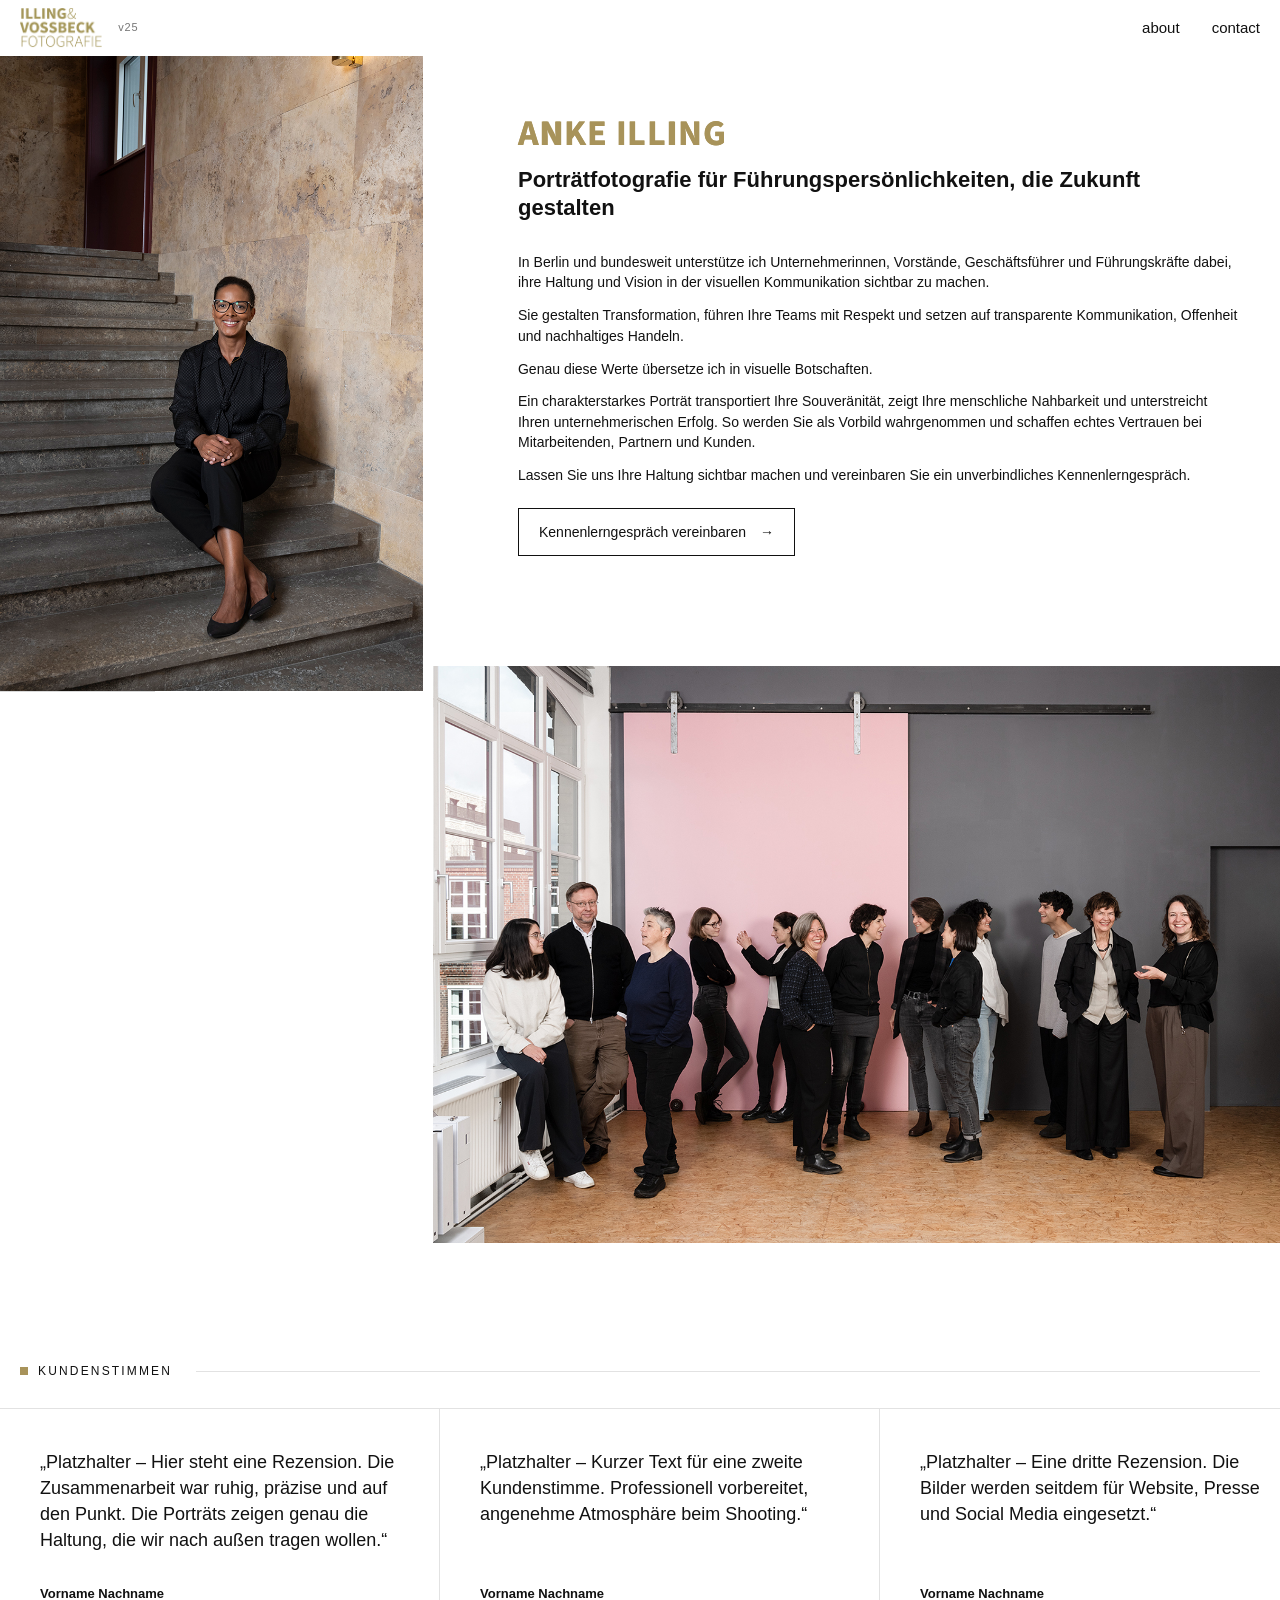
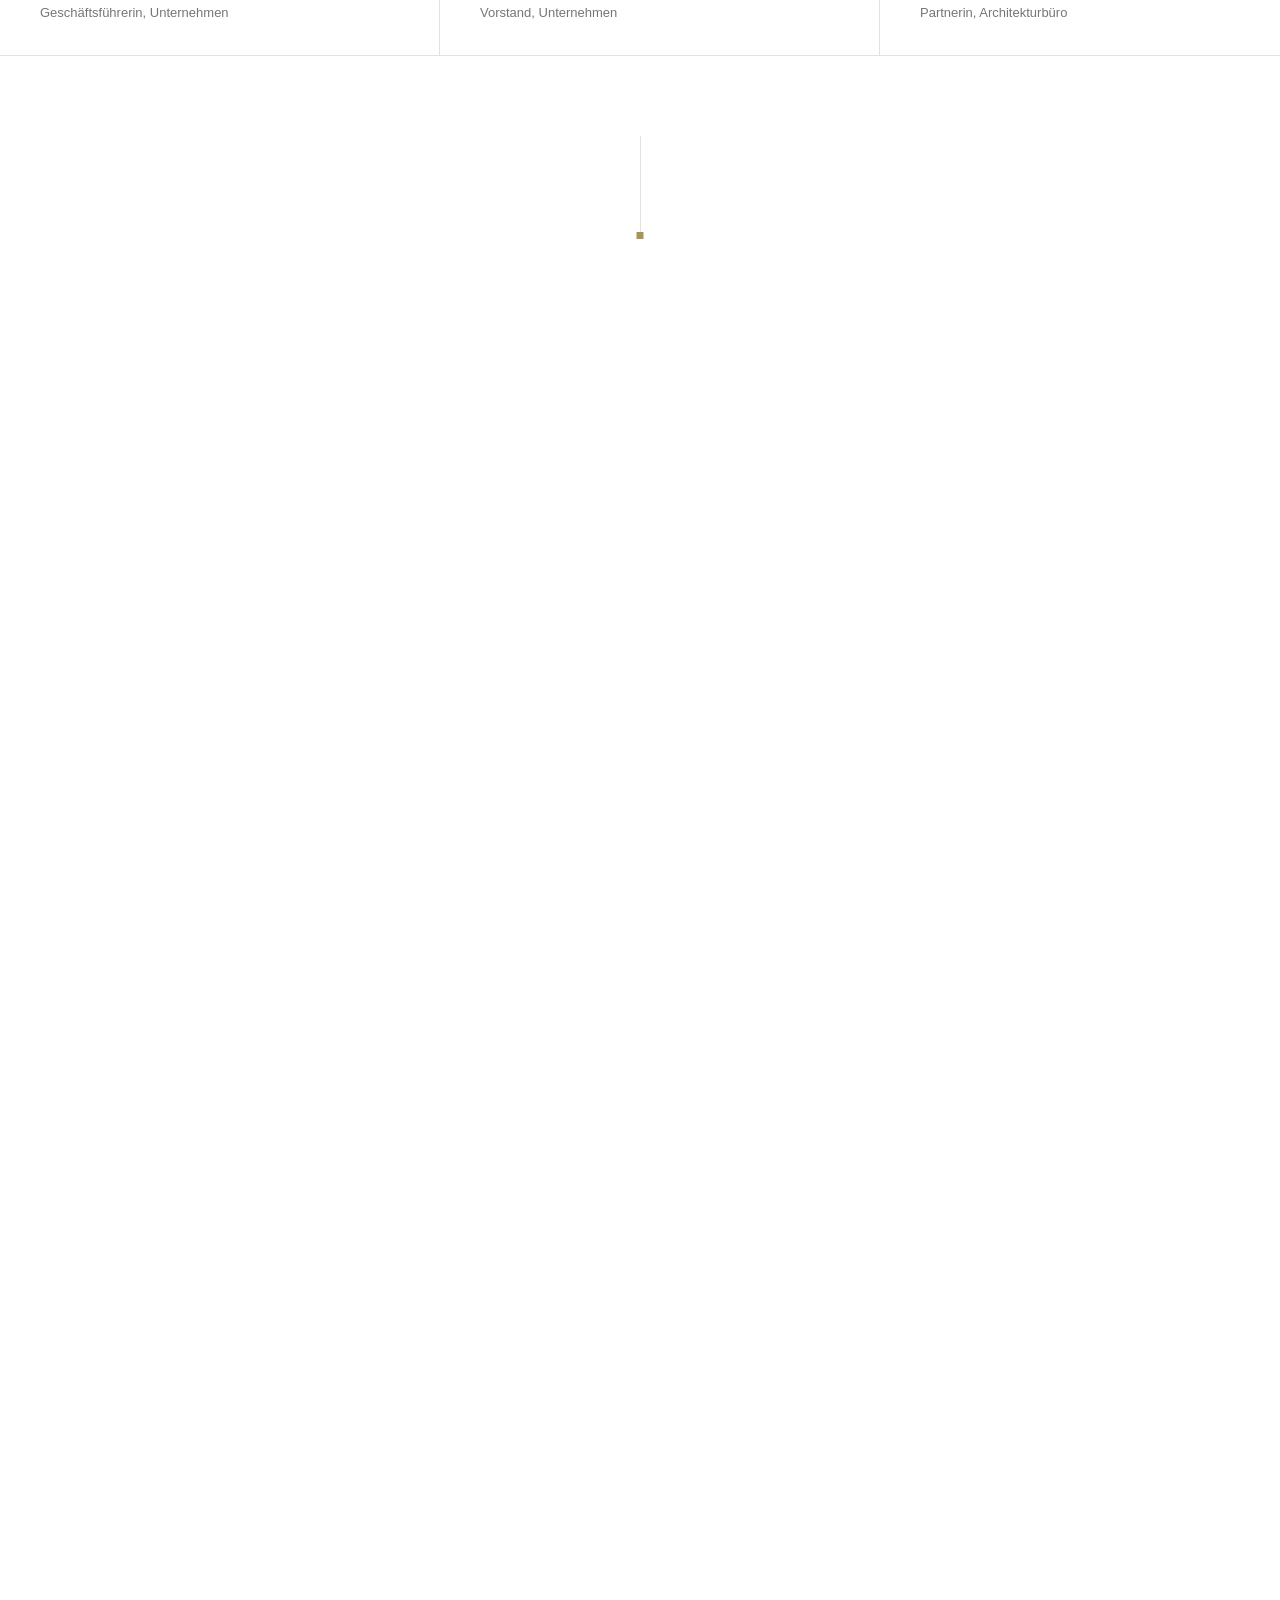
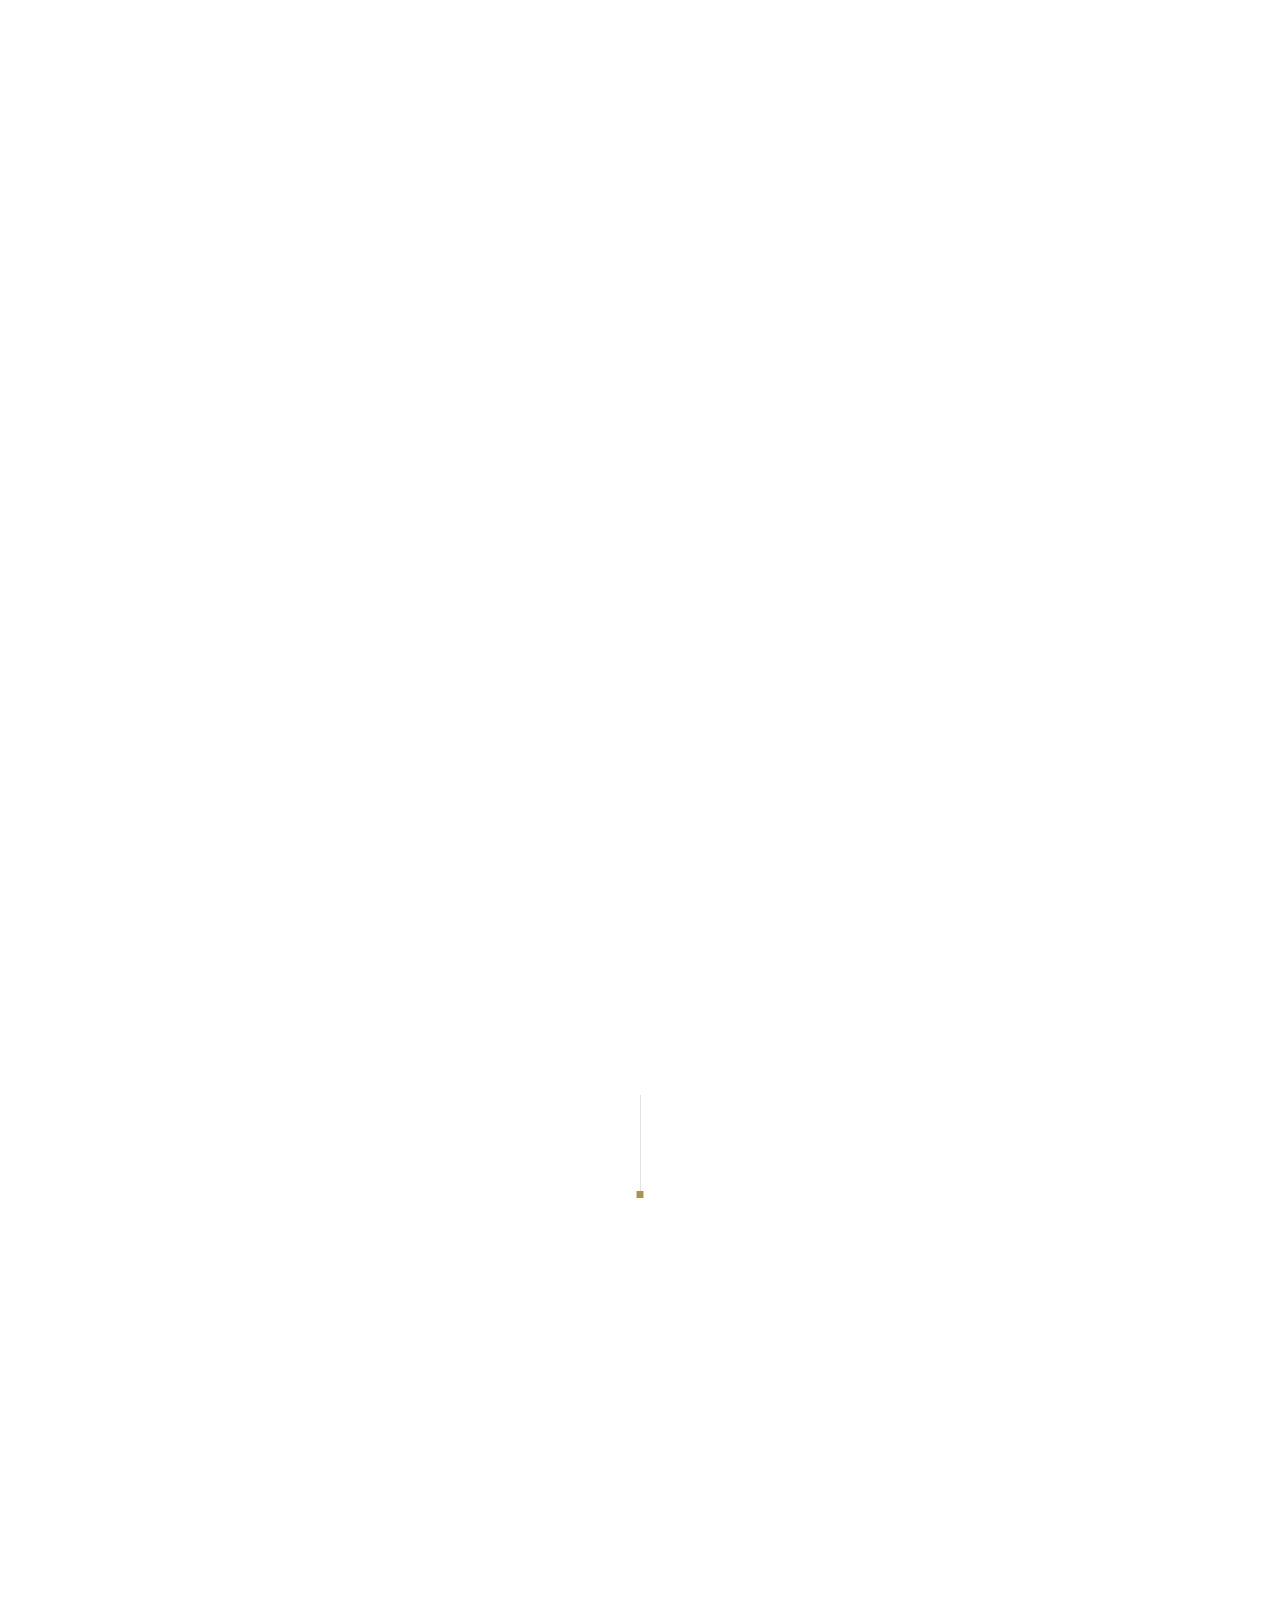
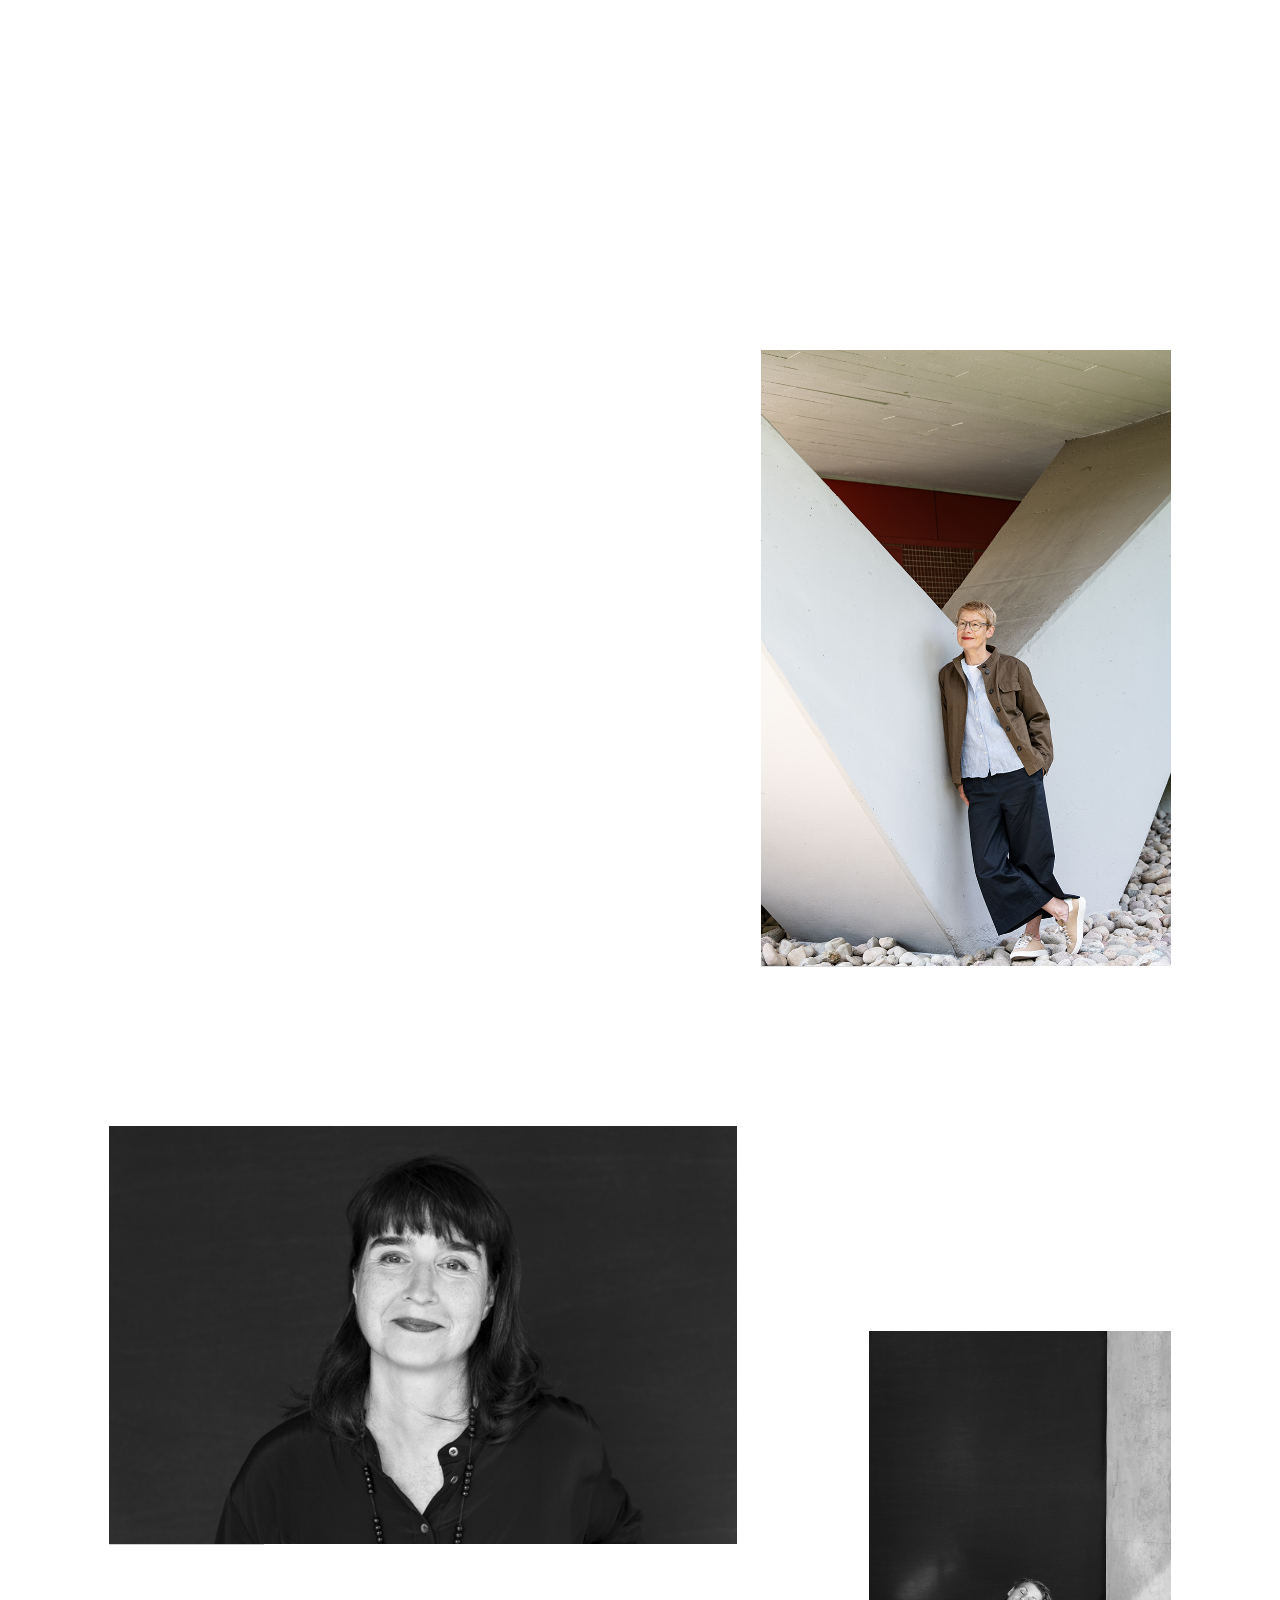
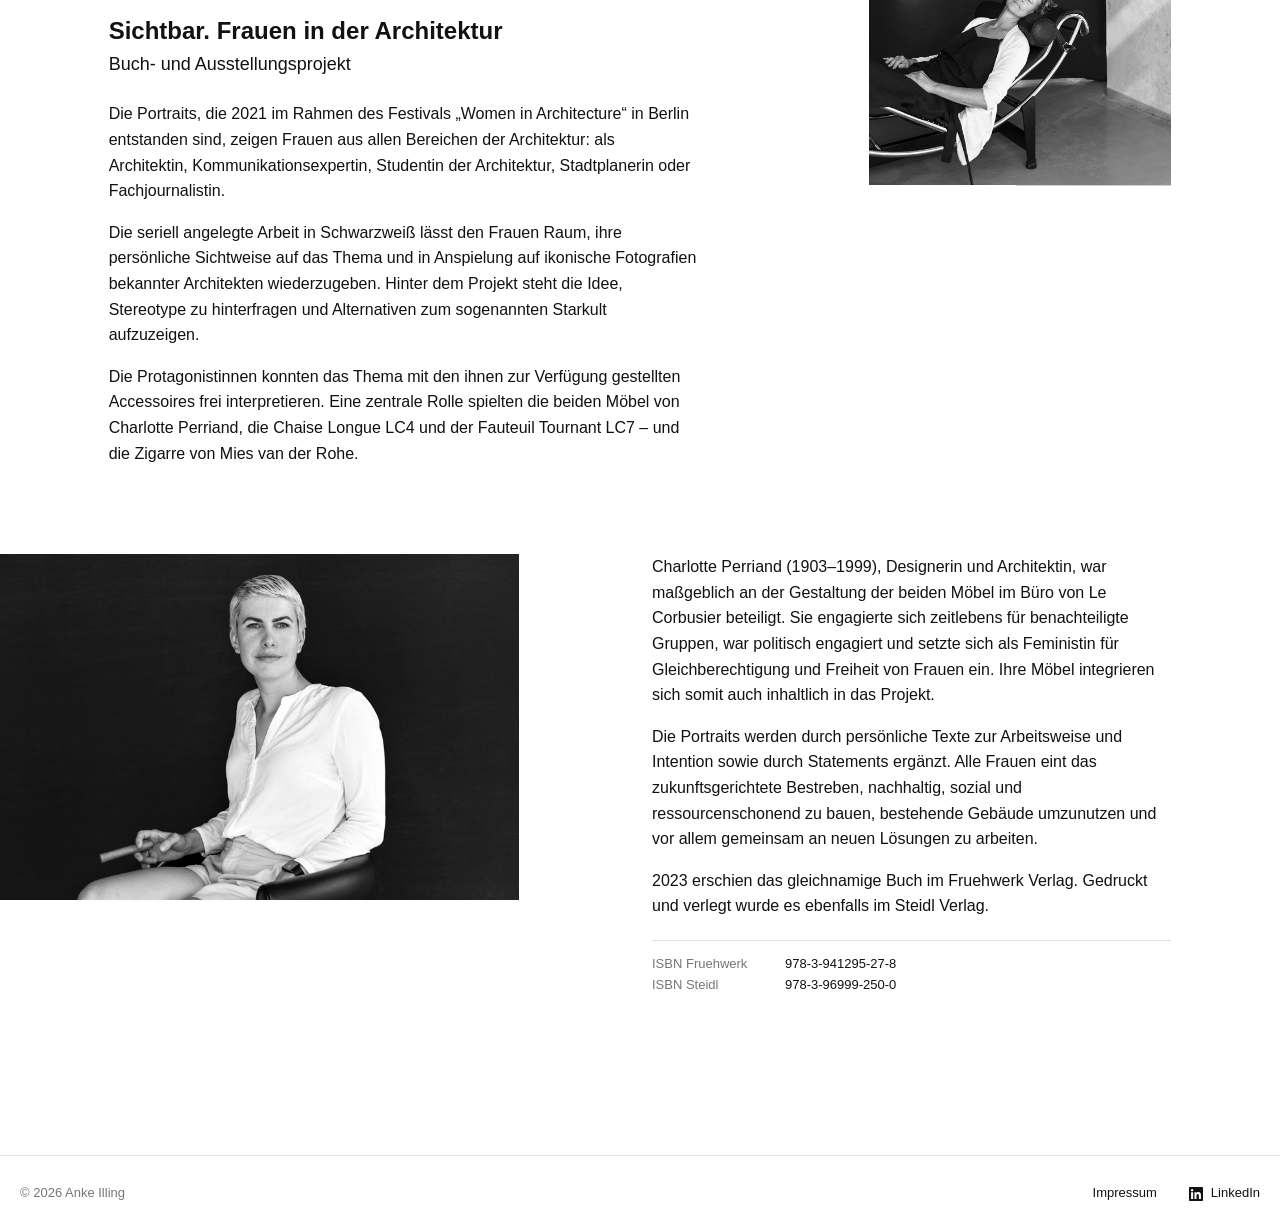
==== commit a1b827fc: "Abstand zwischen Text 5 und Bild 10 und Bild 8 und 9 gemacht" ====
--- a/index.html
+++ b/index.html
@@ -6,8 +6,8 @@
     <title>Illing &amp; Vosbeck Fotografie</title>
     <link rel="preload" href="assets/fonts/source-sans-3-700.woff2" as="font" type="font/woff2" crossorigin>
     <link rel="preload" href="assets/fonts/source-sans-3-300.woff2" as="font" type="font/woff2" crossorigin>
-    <link rel="stylesheet" href="style.css?v=24">
-    <script src="main.js?v=24" defer></script>
+    <link rel="stylesheet" href="style.css?v=25">
+    <script src="main.js?v=25" defer></script>
 </head>
 <body>
     <!-- Vorhang beim Laden: Logo baut sich auf (schwarz → gold), dann gleitet der Vorhang nach oben -->
--- a/style.css
+++ b/style.css
@@ -541,7 +541,7 @@
     display: grid;
     grid-template-columns: repeat(12, 1fr);
     column-gap: 24px;
-    row-gap: 112px;                      /* mittlerer Abstand zu Text 5 und Bild 10 */
+    row-gap: 180px;                      /* Abstand zwischen Bild 8/9 und Text 5/Bild 10 */
     padding: 0 0 160px;
 }
 
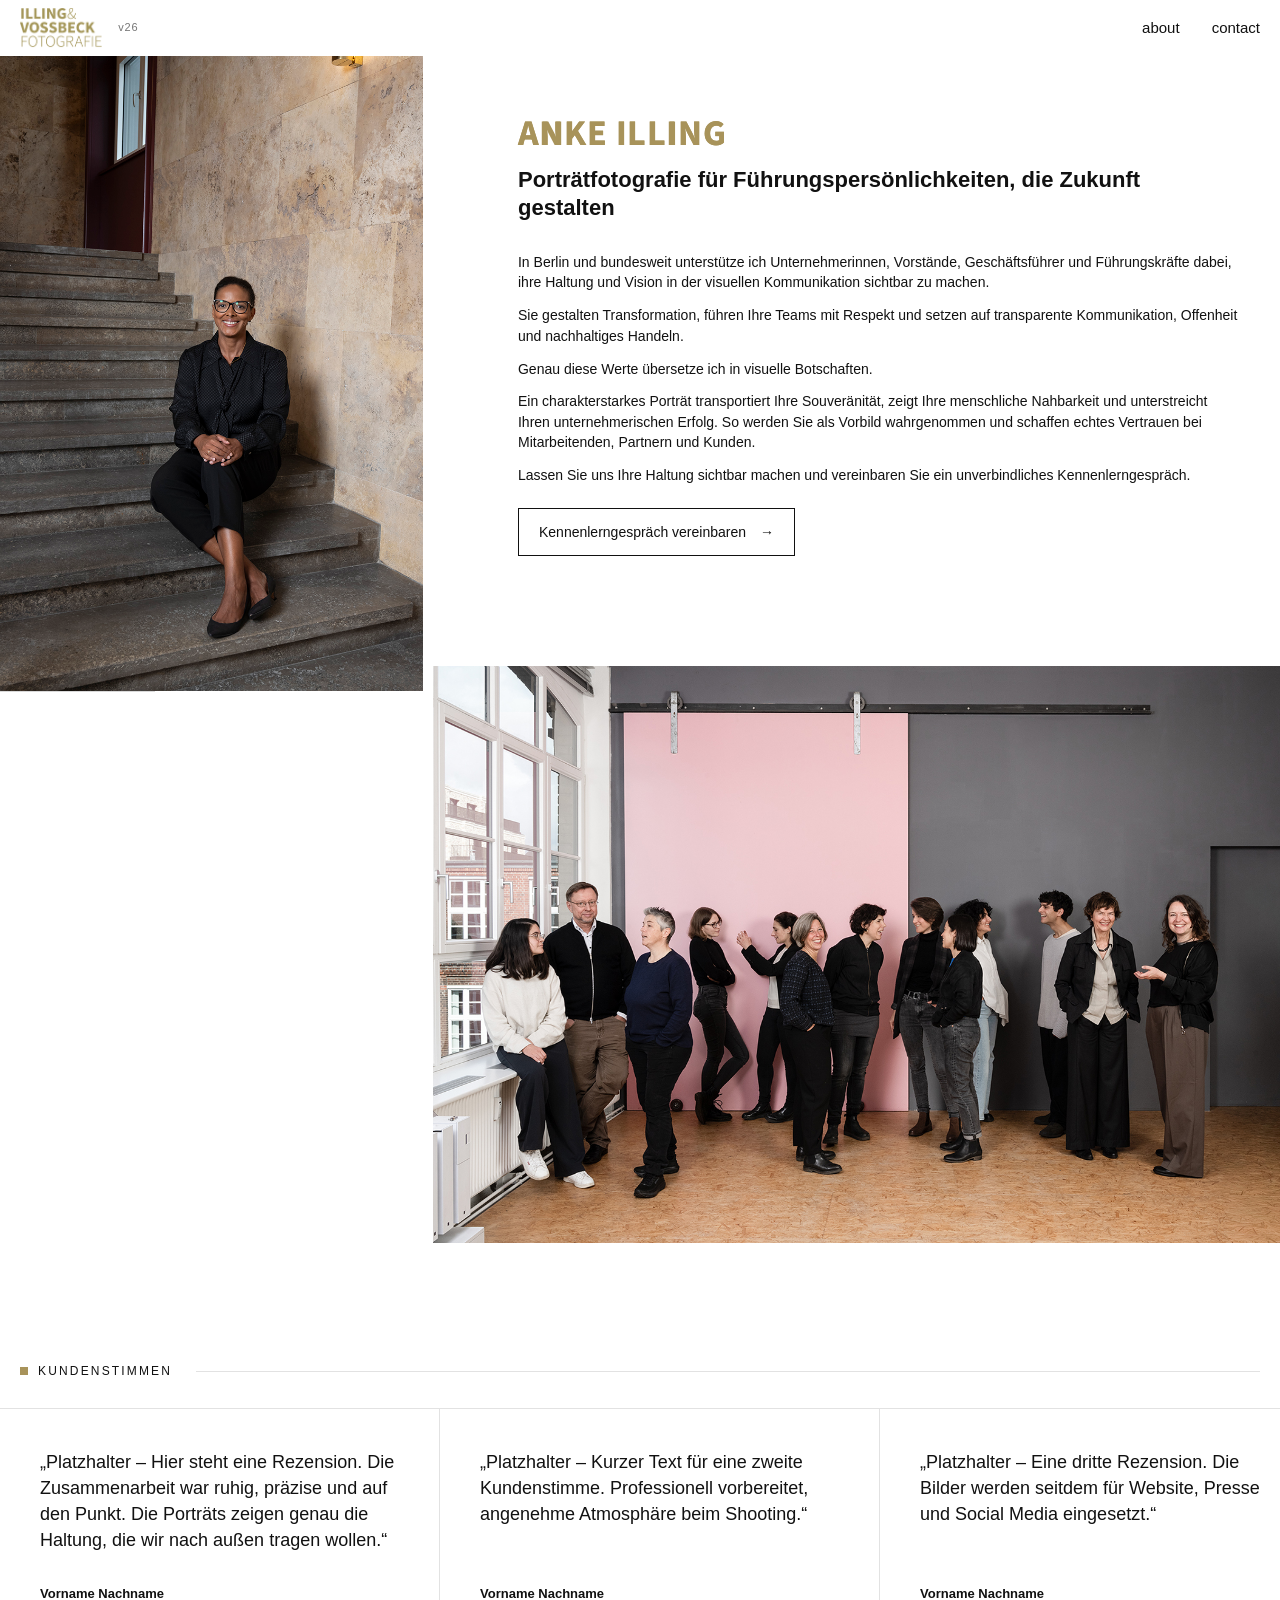
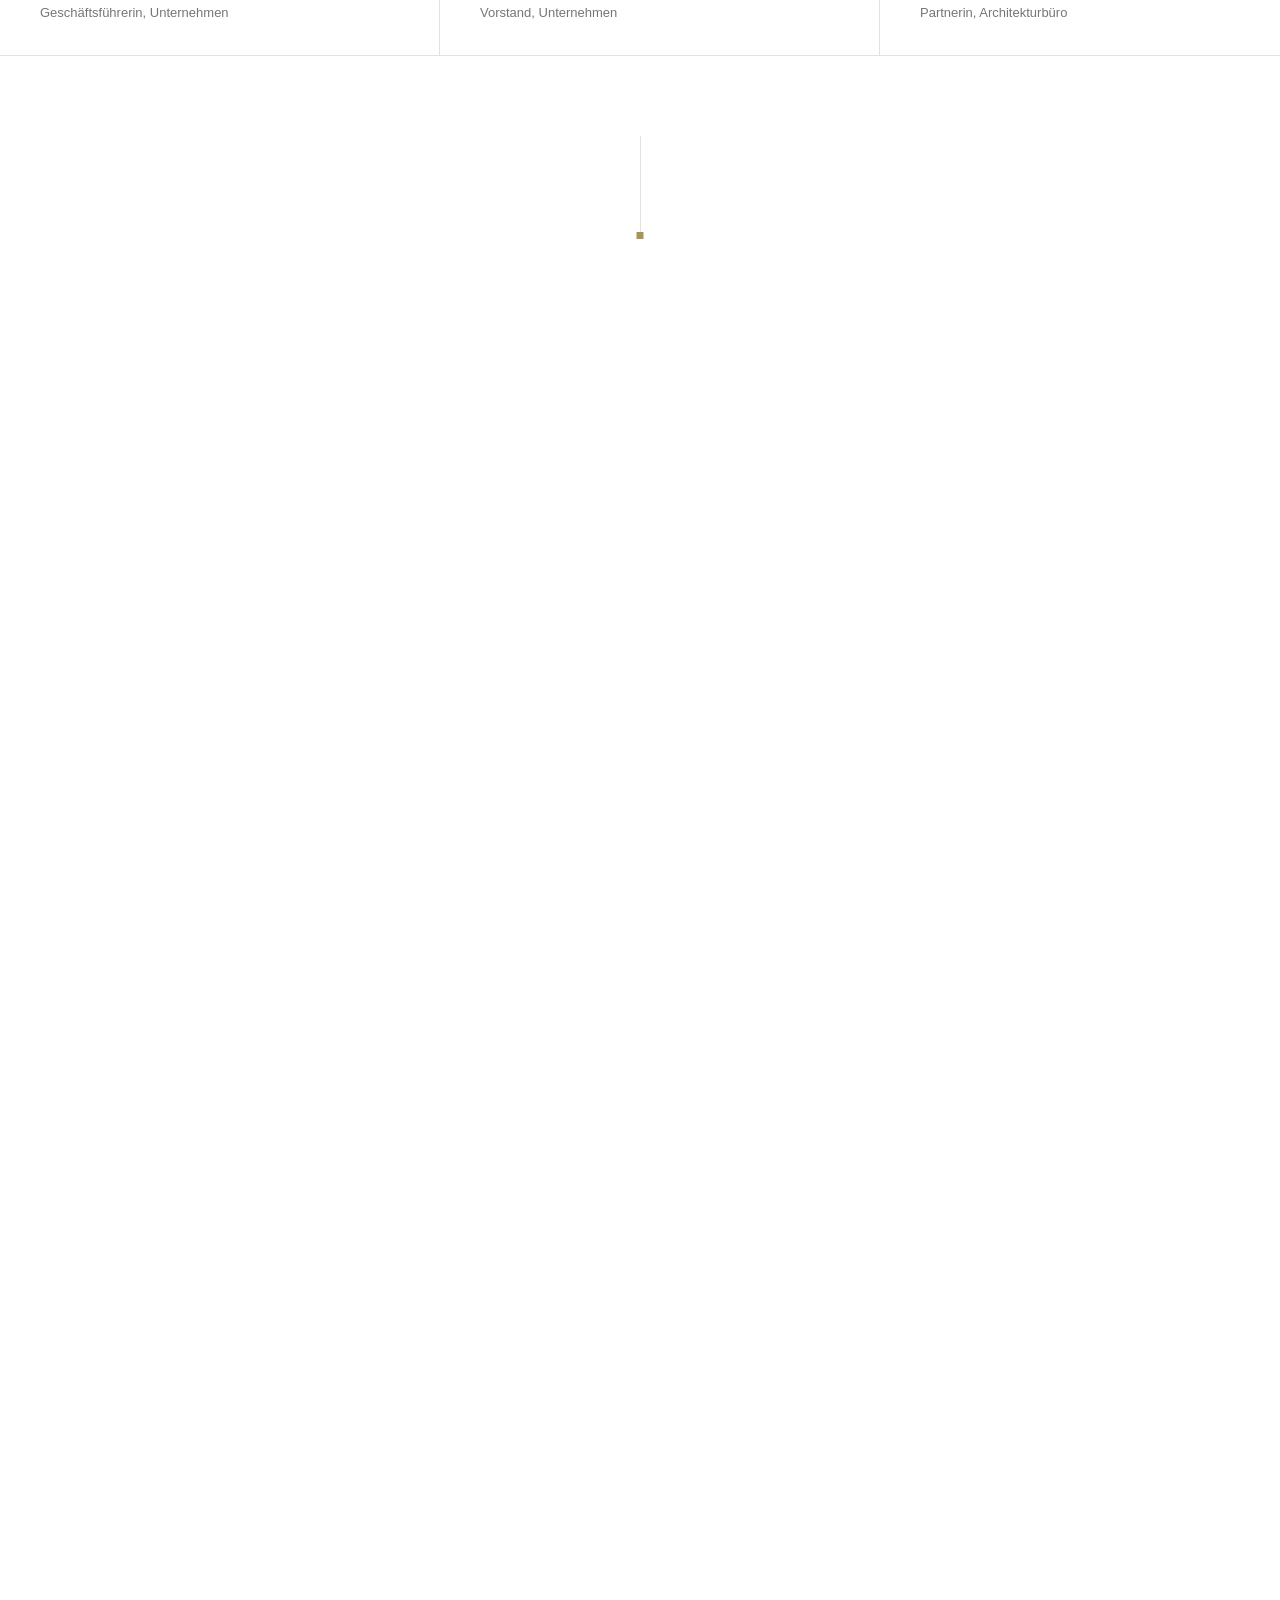
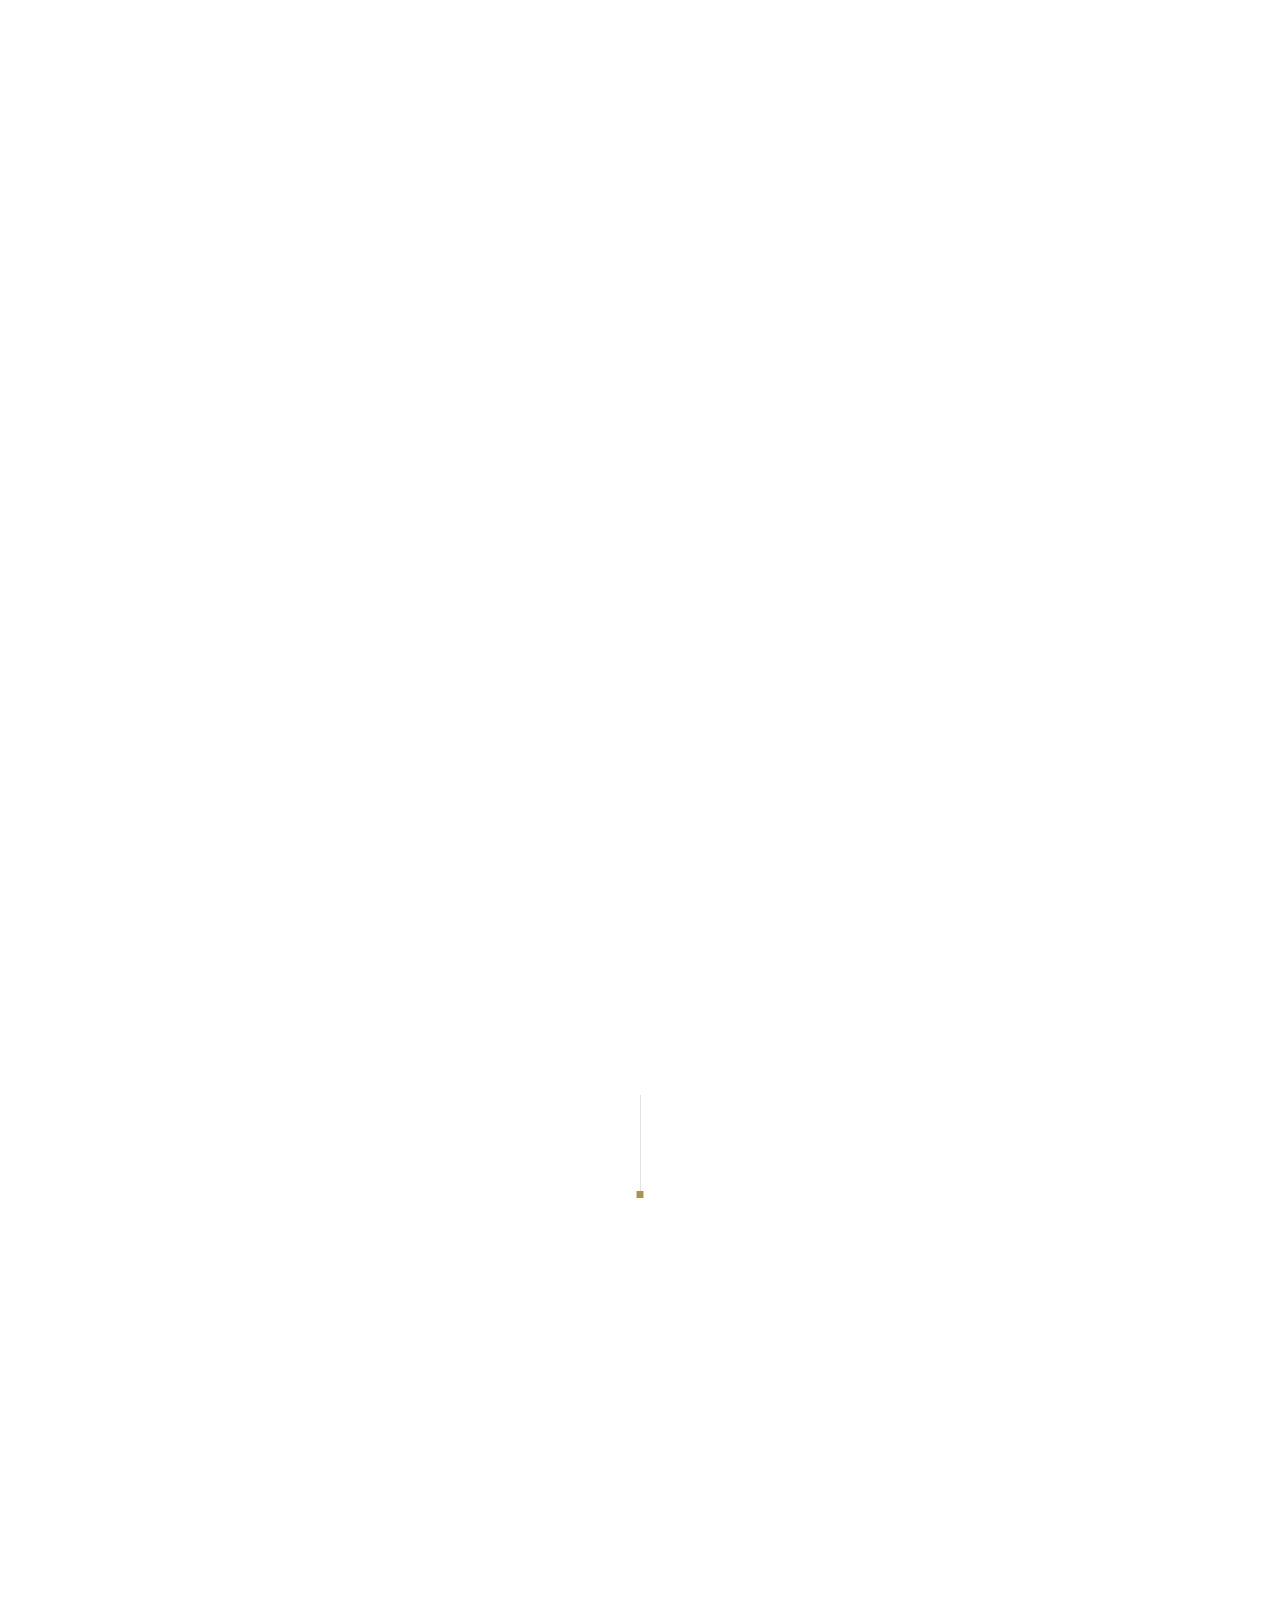
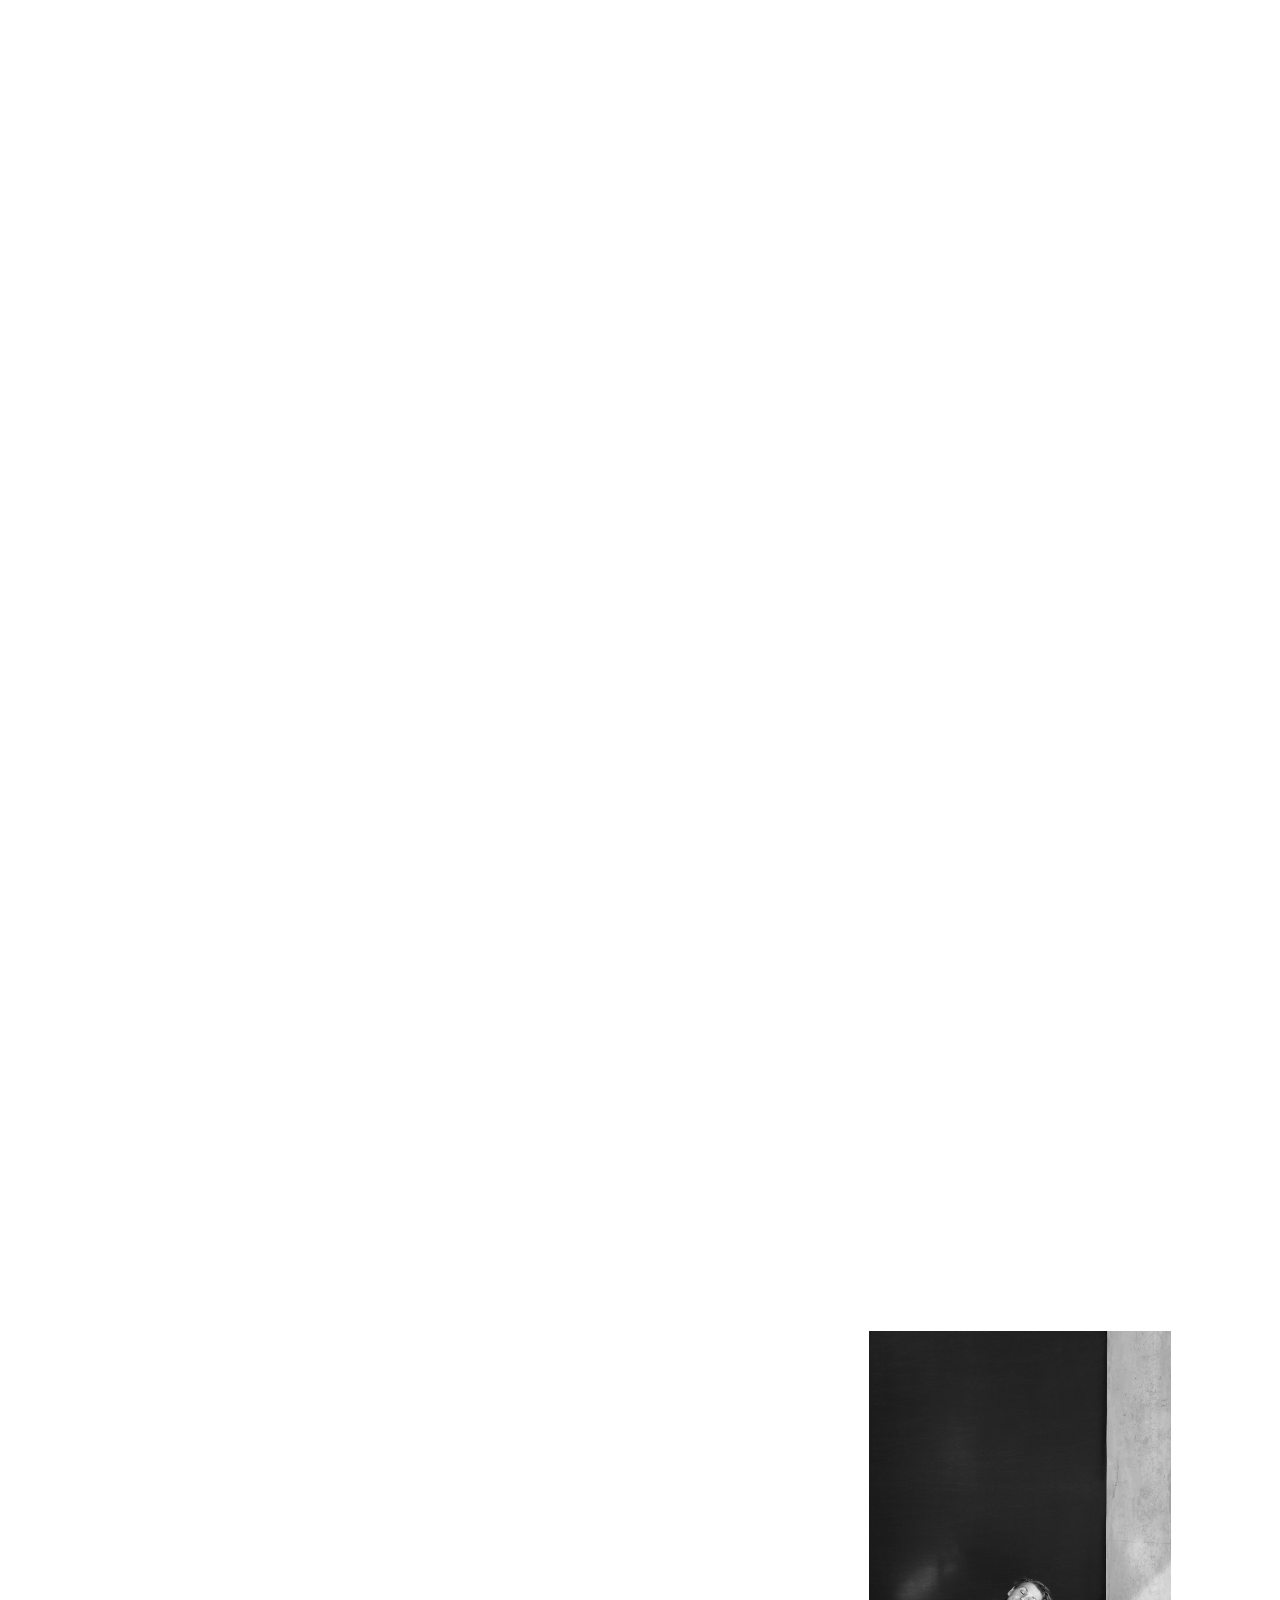
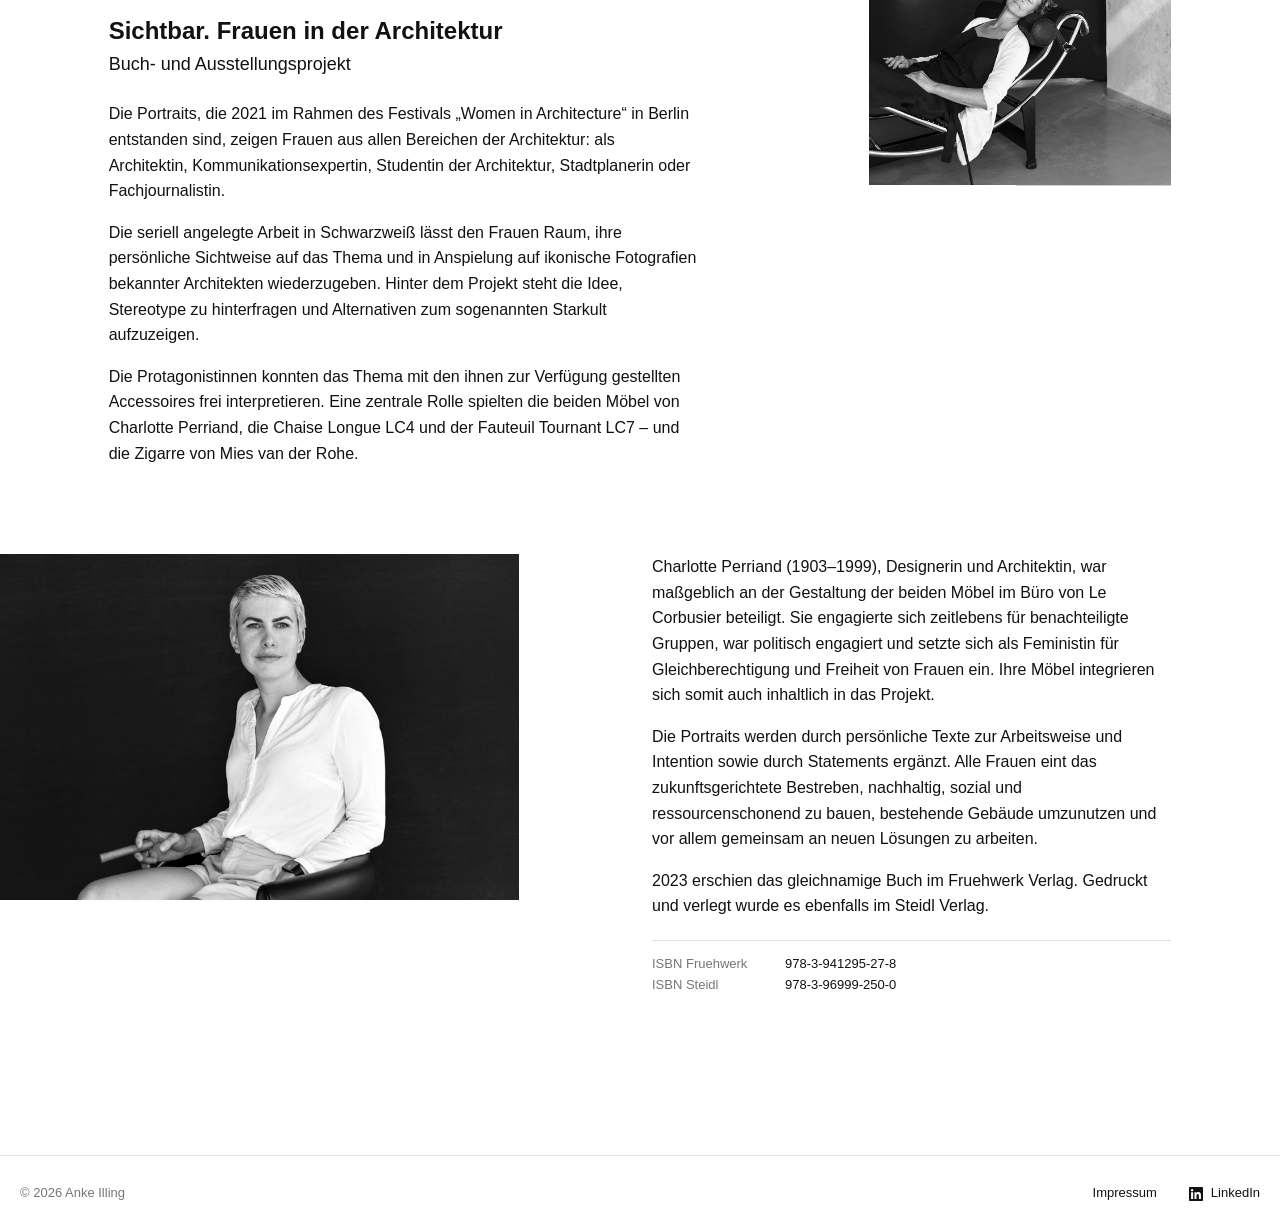
==== commit f69f3a11: "executive portraits und ordner erstellung" ====
--- a/index.html
+++ b/index.html
@@ -6,8 +6,8 @@
     <title>Illing &amp; Vosbeck Fotografie</title>
     <link rel="preload" href="assets/fonts/source-sans-3-700.woff2" as="font" type="font/woff2" crossorigin>
     <link rel="preload" href="assets/fonts/source-sans-3-300.woff2" as="font" type="font/woff2" crossorigin>
-    <link rel="stylesheet" href="style.css?v=25">
-    <script src="main.js?v=25" defer></script>
+    <link rel="stylesheet" href="style.css?v=26">
+    <script src="main.js?v=26" defer></script>
 </head>
 <body>
     <!-- Vorhang beim Laden: Logo baut sich auf (schwarz → gold), dann gleitet der Vorhang nach oben -->
@@ -37,7 +37,7 @@
                     src="assets/index/images/NT.jpg"
                     width="800" height="1200"
                     alt="Porträt einer Frau in Schwarz, sitzend auf einer Steintreppe">
-                <button type="button" class="photo__button">Projekt ansehen <span aria-hidden="true">→</span></button>
+                <a href="executive-portraits/index.html" class="photo__button">Projekt ansehen <span aria-hidden="true">→</span></a>
             </figure>
 
             <div class="hero__right">
@@ -195,7 +195,7 @@
                     src="assets/index/images/CH.jpg"
                     width="1200" height="800"
                     alt="Lachende Frau im grauen Blazer auf einem Ledersessel vor schwarzem Hintergrund">
-                <button type="button" class="photo__button">Projekt ansehen <span aria-hidden="true">→</span></button>
+                <a href="executive-portraits/index.html" class="photo__button">Projekt ansehen <span aria-hidden="true">→</span></a>
             </figure>
 
             <figure class="pair__portrait photo photo--align-right reveal">
@@ -203,7 +203,7 @@
                     src="assets/index/images/MP_GSK.jpg"
                     width="800" height="1200"
                     alt="Schwarz-Weiß-Porträt zweier Anwälte in einem Besprechungsraum mit Rundbogenfenster">
-                <button type="button" class="photo__button">Projekt ansehen <span aria-hidden="true">→</span></button>
+                <a href="executive-portraits/index.html" class="photo__button">Projekt ansehen <span aria-hidden="true">→</span></a>
             </figure>
         </section>
 
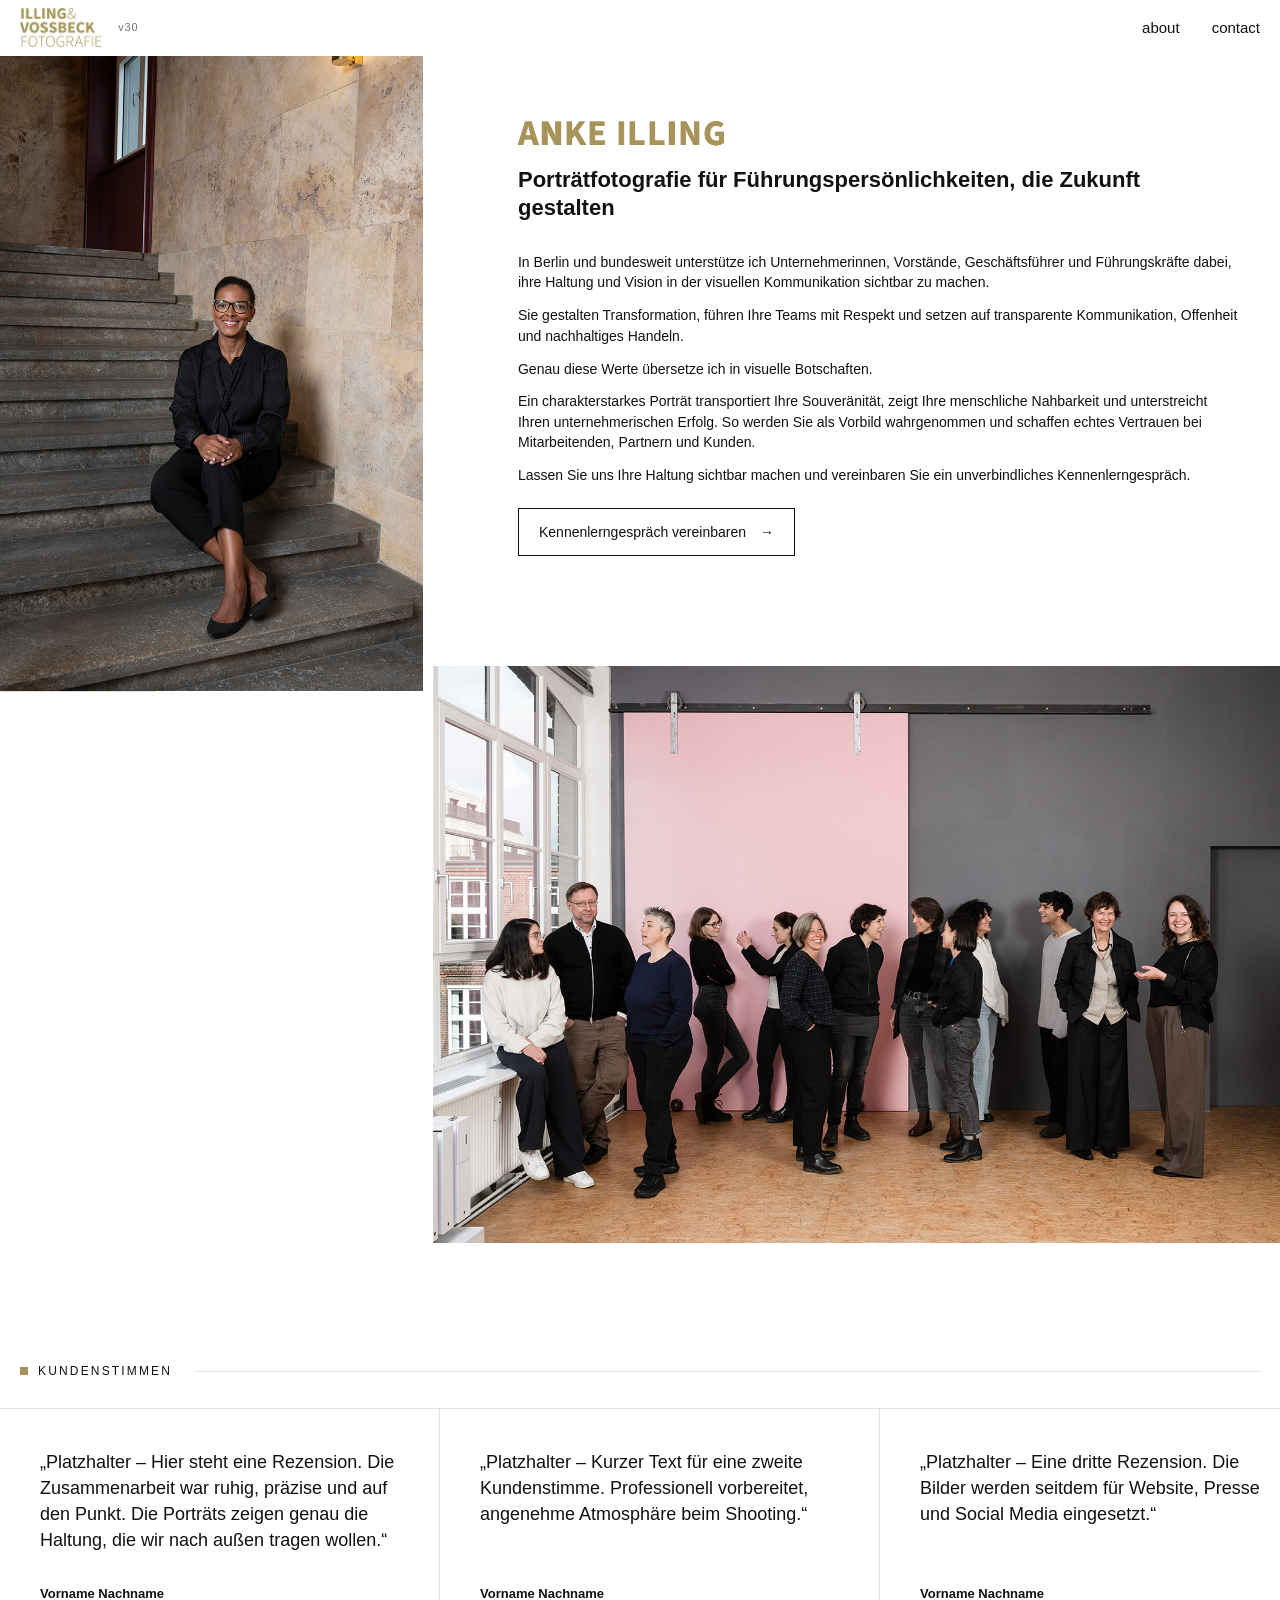
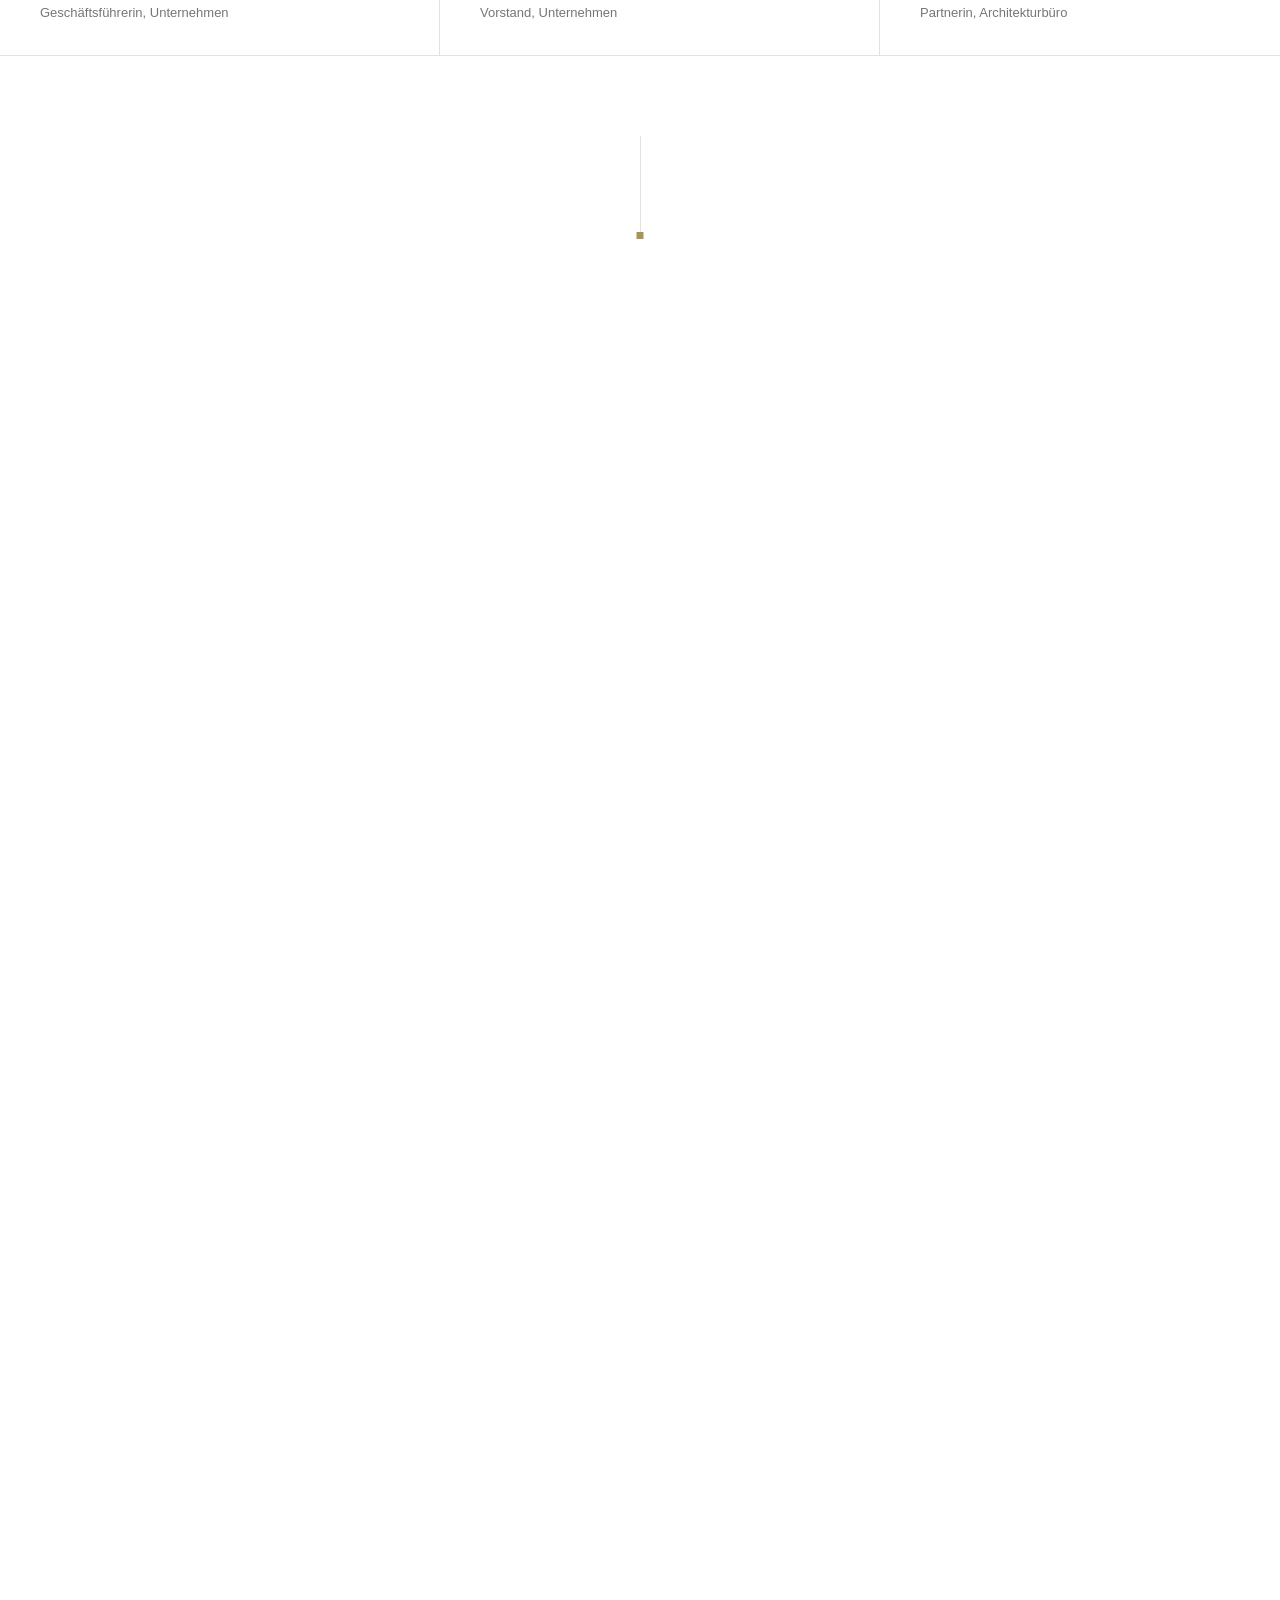
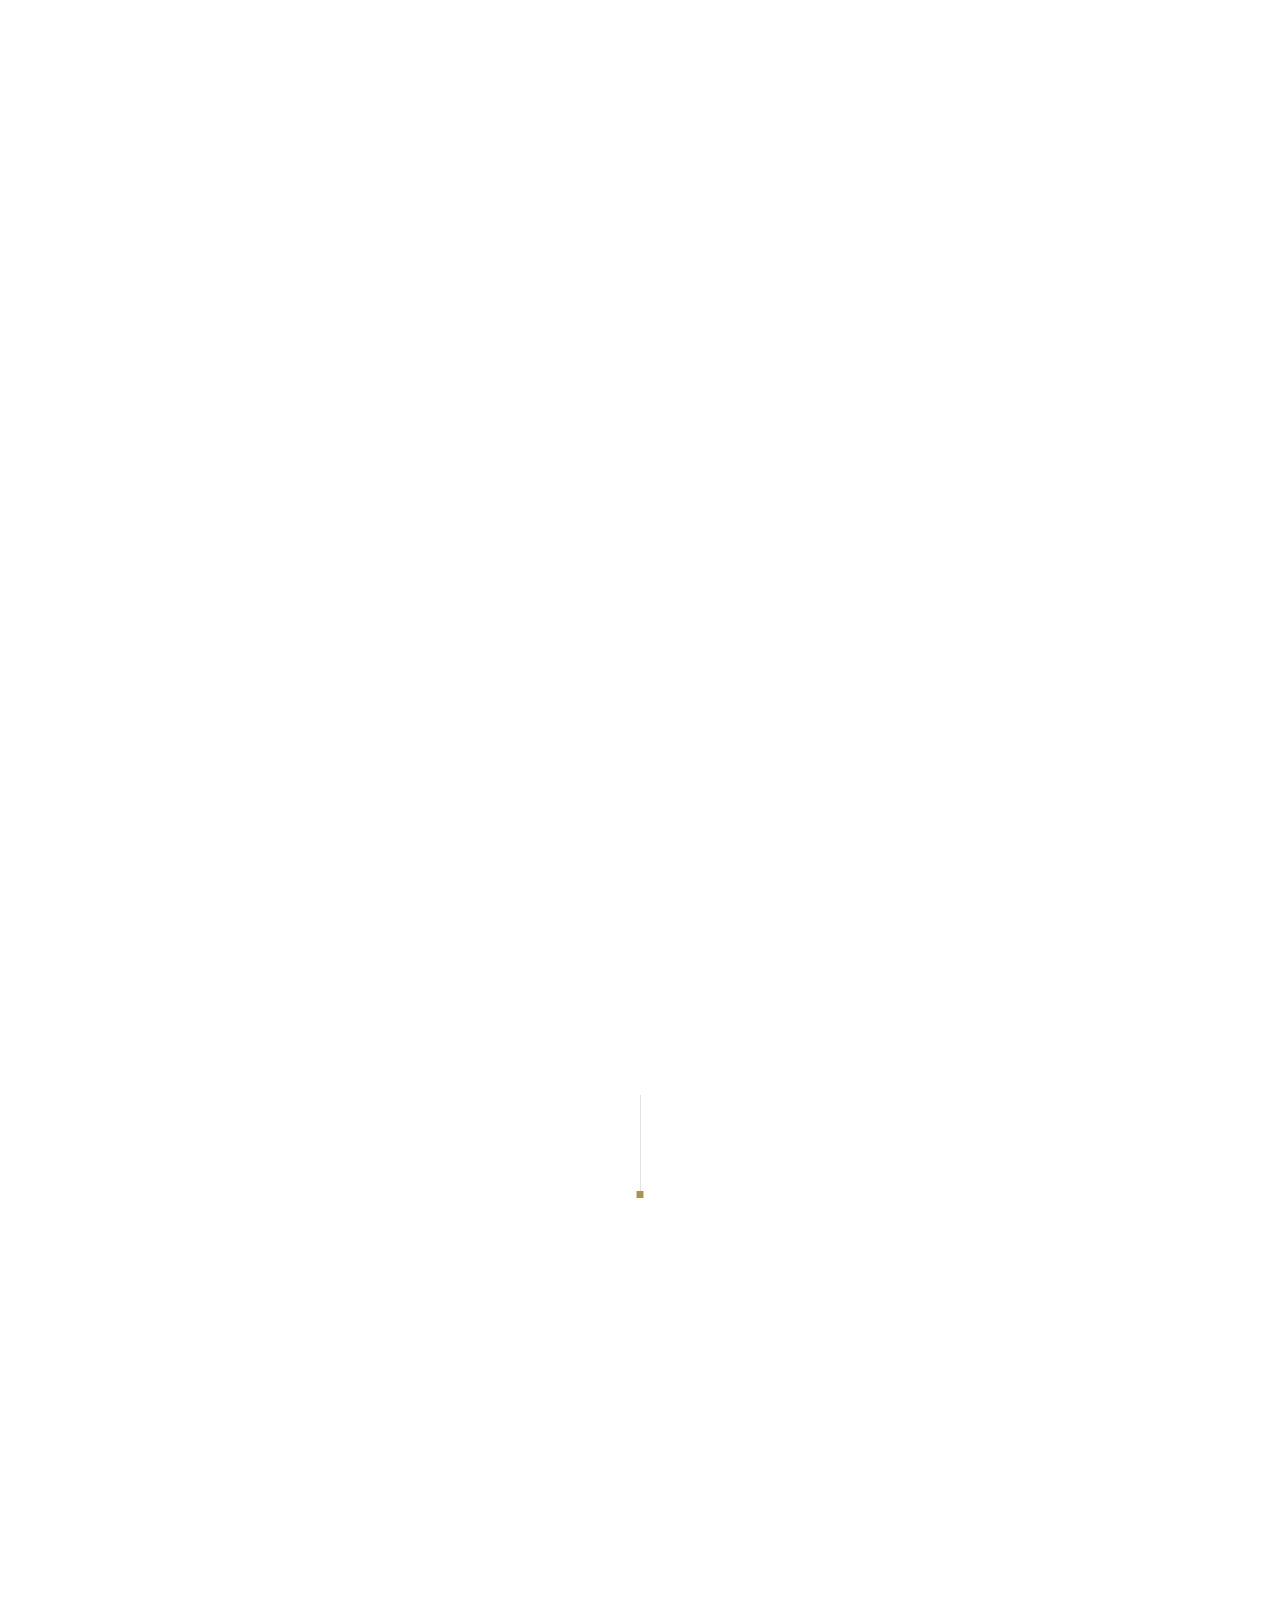
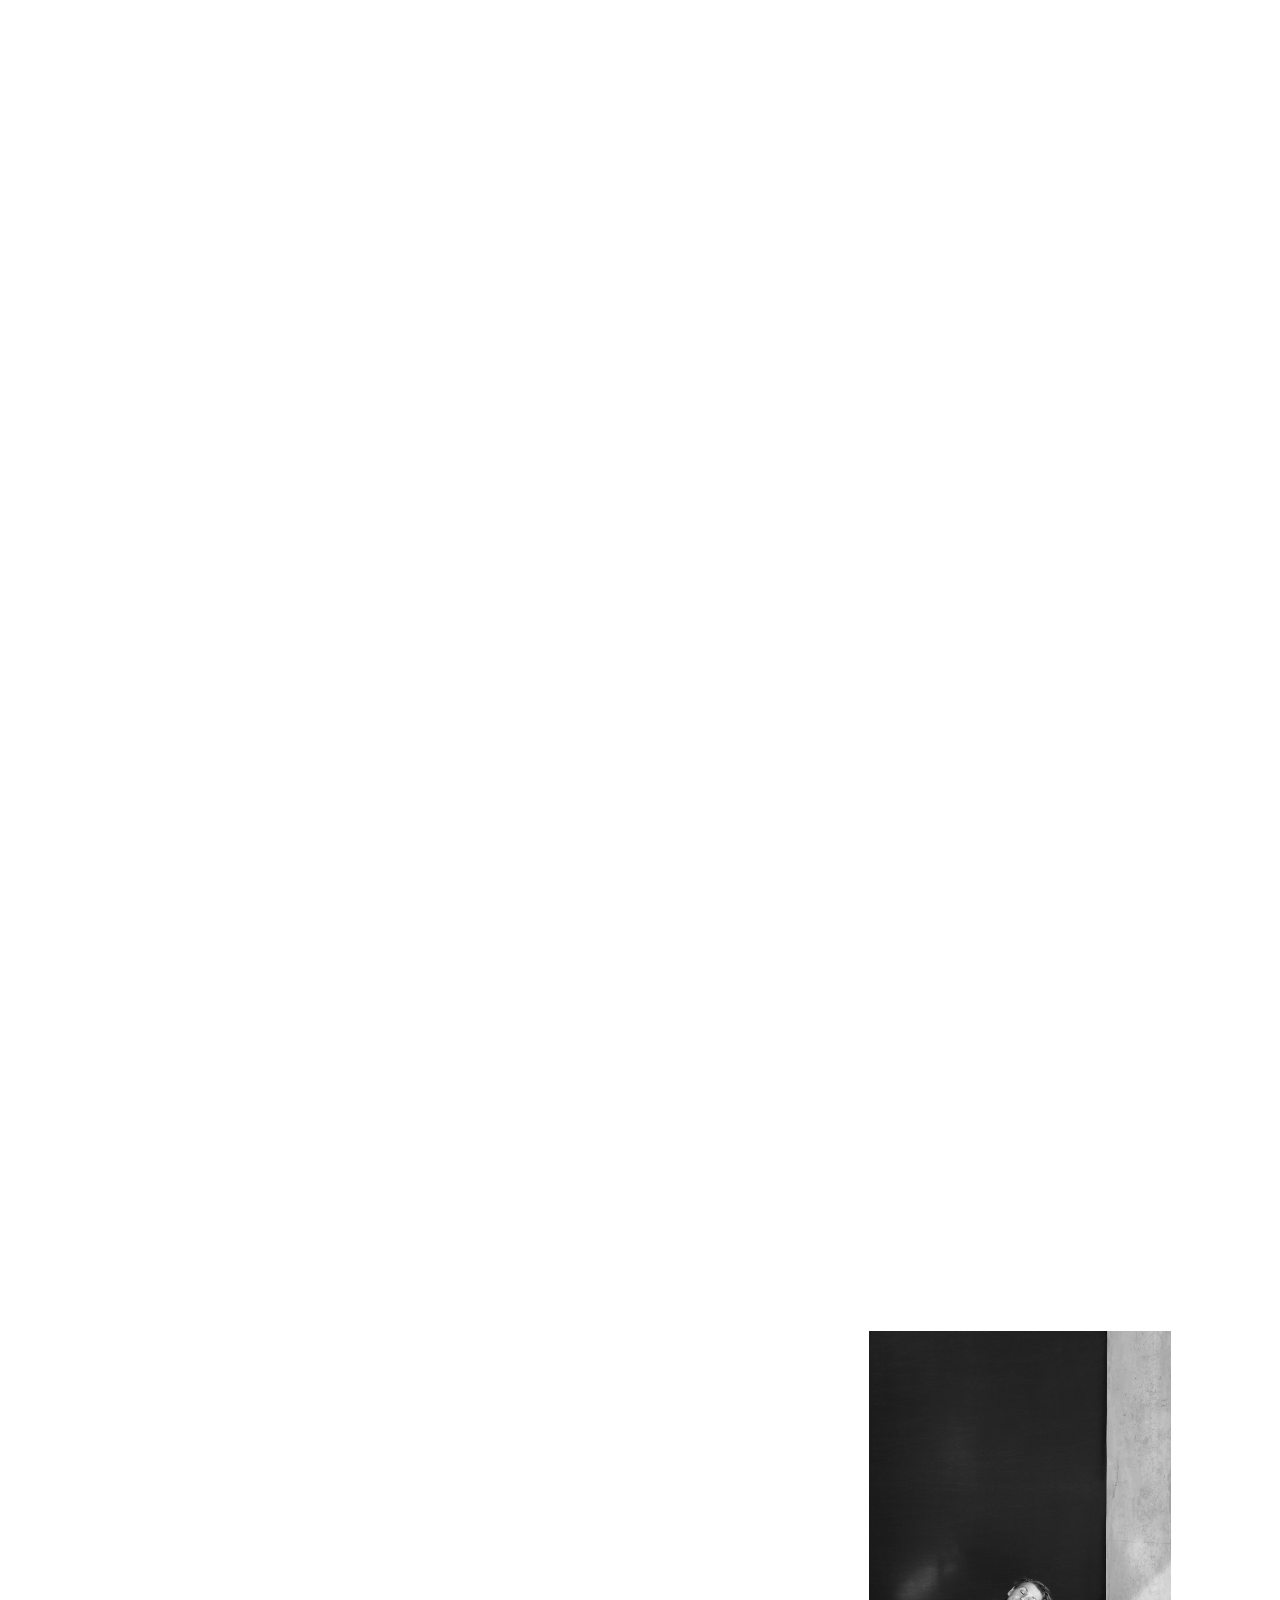
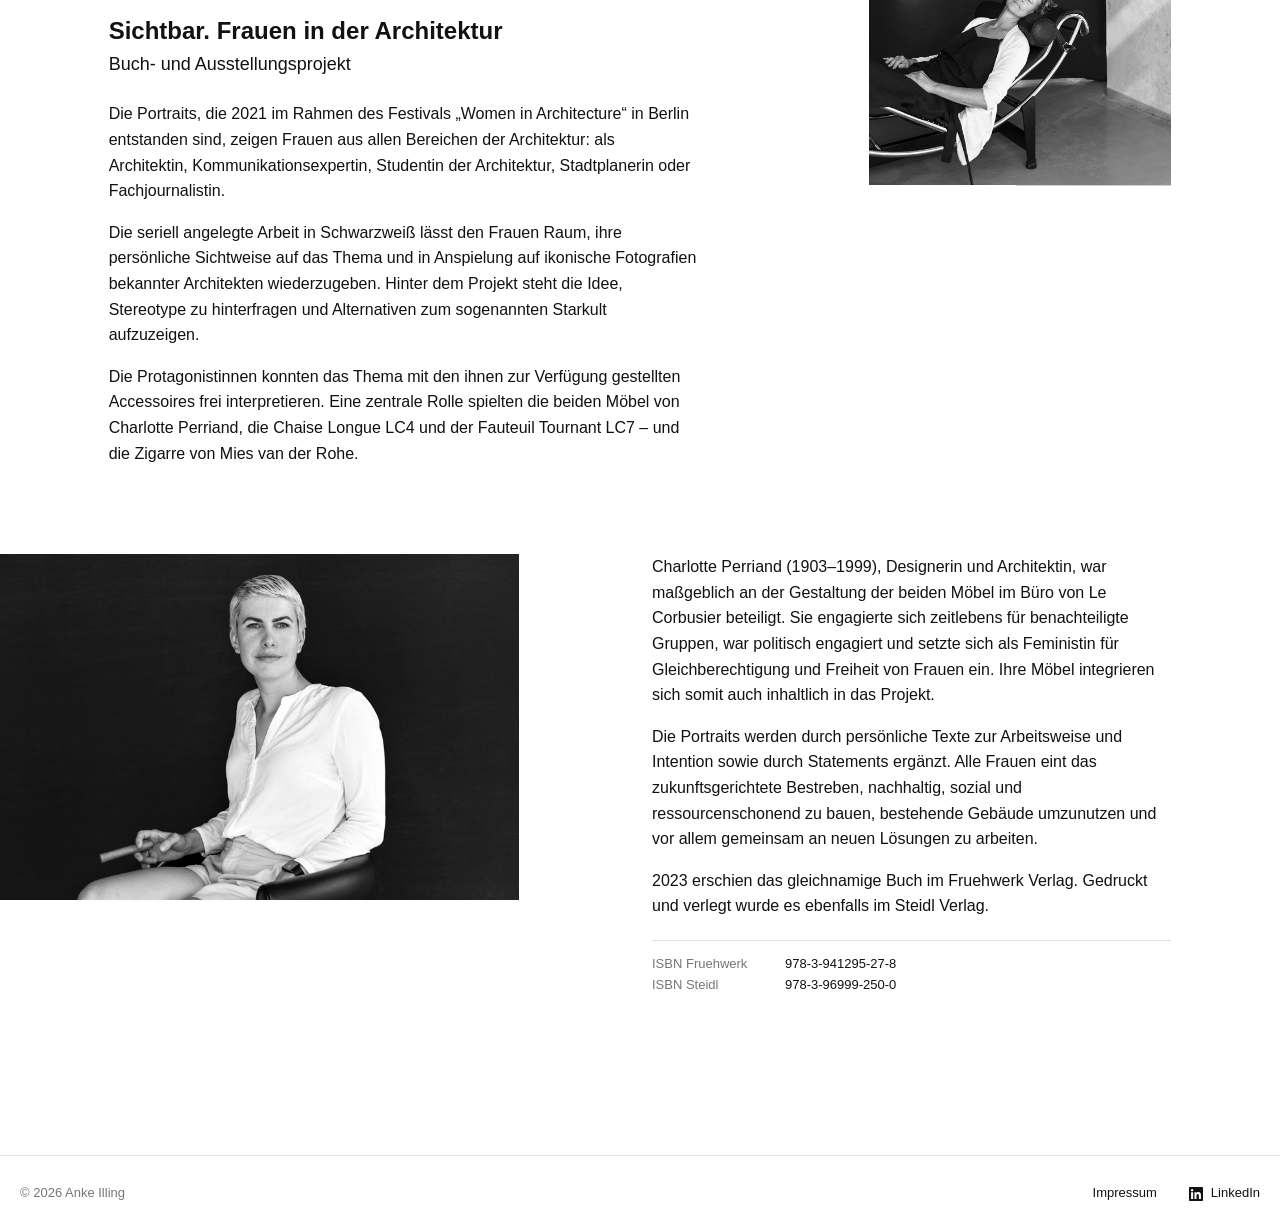
==== commit 11e4a732: "komplette executive portraits seite mit Start animation anpassung und Pfeil nach unten animation" ====
--- a/index.html
+++ b/index.html
@@ -6,8 +6,23 @@
     <title>Illing &amp; Vosbeck Fotografie</title>
     <link rel="preload" href="assets/fonts/source-sans-3-700.woff2" as="font" type="font/woff2" crossorigin>
     <link rel="preload" href="assets/fonts/source-sans-3-300.woff2" as="font" type="font/woff2" crossorigin>
-    <link rel="stylesheet" href="style.css?v=26">
-    <script src="main.js?v=26" defer></script>
+    <script>
+        // Start-Animation nur beim Neuladen (Strg + R) oder beim ersten Aufruf von außen –
+        // nicht, wenn man über einen Link innerhalb der Website kommt oder zurück navigiert
+        (function () {
+            var show = true;
+            try {
+                var nav = performance.getEntriesByType('navigation')[0];
+                var type = nav ? nav.type : 'navigate';
+                var internal = sessionStorage.getItem('iv-internal') === '1';
+                sessionStorage.removeItem('iv-internal');
+                if (type === 'back_forward' || (type === 'navigate' && internal)) show = false;
+            } catch (e) {}
+            if (show) document.documentElement.classList.add('with-preloader');
+        })();
+    </script>
+    <link rel="stylesheet" href="style.css?v=30">
+    <script src="main.js?v=30" defer></script>
 </head>
 <body>
     <!-- Vorhang beim Laden: Logo baut sich auf (schwarz → gold), dann gleitet der Vorhang nach oben -->
@@ -308,5 +323,10 @@
             </a>
         </nav>
     </footer>
+
+    <!-- Scroll-Hinweis: erscheint, wenn eine Weile nicht gescrollt wird -->
+    <div class="scroll-hint" aria-hidden="true">
+        <svg width="16" height="16" viewBox="0 0 16 16"><path d="M8 2v11M3 8.5l5 5 5-5" fill="none" stroke="currentColor" stroke-width="1.4" stroke-linecap="round" stroke-linejoin="round"/></svg>
+    </div>
 </body>
 </html>
--- a/style.css
+++ b/style.css
@@ -827,6 +827,148 @@
     cursor: pointer;
 }
 
+/* ---------- Seite executive portraits ---------- */
+/* Jedes Projekt liegt auf einem 12er-Raster; Bilder und Texte springen bewusst
+   zwischen linkem Rand, Mitte und rechtem Rand – locker, aber architektonisch geordnet */
+.ep {
+    padding: 96px 0 40px;
+}
+
+.ep-intro {
+    max-width: none;
+    padding: 0 6vw;                      /* Text 0.1 fast über die ganze Breite */
+}
+
+.ep-intro__text {
+    margin-top: 48px;
+    font-size: 16px;
+    line-height: 1.6;
+}
+
+.ep-intro__text p {
+    margin: 0 0 0.9em;
+}
+
+.project {
+    display: grid;
+    grid-template-columns: repeat(12, 1fr);
+    column-gap: 24px;
+    row-gap: 48px;
+    align-items: start;
+    padding-bottom: 200px;
+}
+
+.project__text {
+    max-width: 34em;
+    font-size: 16px;
+    line-height: 1.6;
+}
+
+.project__text p {
+    margin: 0;
+}
+
+.project__title {
+    margin: 0 0 0.6em;
+    font-size: 20px;
+    font-weight: 700;
+    line-height: 1.25;
+}
+
+/* Bildgruppen (Nr. 4, 5, 7): alle Bilder exakt gleich groß */
+.p4 img,
+.p5 img,
+.p7 .img-b img,
+.p7 .img-c img {
+    aspect-ratio: 2 / 3;
+    object-fit: cover;
+}
+
+/* Nr. 1 – Querformat links am Rand, Text rechts oben */
+.p1 .img-a        { grid-column: 1 / 8;  grid-row: 1; }
+.p1 .project__text { grid-column: 9 / 12; grid-row: 1; margin-top: 48px; }
+
+/* Nr. 2 – Hochformat eingerückt, Text rechts unten bündig */
+.p2 .img-a        { grid-column: 3 / 6;  grid-row: 1; }
+.p2 .project__text { grid-column: 7 / 11; grid-row: 1; align-self: end; }
+
+/* Nr. 3 – Querformat rechts am Rand, Text links auf halber Höhe */
+.p3 .img-a        { grid-column: 6 / 13; grid-row: 1; }
+.p3 .project__text { grid-column: 2 / 5;  grid-row: 1; align-self: center; }
+
+/* Nr. 4 – drei gleich große Hochformate, leicht höhenversetzt, Text darunter */
+.p4 .img-a        { grid-column: 2 / 5;  grid-row: 1; }
+.p4 .img-b        { grid-column: 5 / 8;  grid-row: 1; margin-top: 64px; }
+.p4 .img-c        { grid-column: 8 / 11; grid-row: 1; margin-top: 24px; }
+.p4 .project__text { grid-column: 3 / 9;  grid-row: 2; margin-top: 24px; }
+
+/* Nr. 5 – zwei gleich große Hochformate rechts am Rand, Text links unten */
+.p5 .img-a        { grid-column: 7 / 10;  grid-row: 1; }
+.p5 .img-b        { grid-column: 10 / 13; grid-row: 1; margin-top: 40px; }
+.p5 .project__text { grid-column: 2 / 6;   grid-row: 1; align-self: end; }
+
+/* Nr. 6 – Hochformat mittig-links, Text rechts leicht abgesenkt */
+.p6 .img-a        { grid-column: 4 / 7;  grid-row: 1; }
+.p6 .project__text { grid-column: 8 / 12; grid-row: 1; margin-top: 120px; }
+
+/* Nr. 7 – Querformat links am Rand + Text, darunter zwei gleich große Hochformate */
+.p7 .img-a        { grid-column: 1 / 8;  grid-row: 1; }
+.p7 .project__text { grid-column: 9 / 12; grid-row: 1; margin-top: 32px; }
+.p7 .img-b        { grid-column: 4 / 7;  grid-row: 2; margin-top: 24px; }
+.p7 .img-c        { grid-column: 7 / 10; grid-row: 2; margin-top: 80px; }
+
+/* Nr. 8 – großes Bild rechts der Mitte, Text links unten */
+.p8 .img-a        { grid-column: 5 / 11; grid-row: 1; }
+.p8 .project__text { grid-column: 1 / 5;  grid-row: 1; align-self: end; padding: 0 24px 0 6vw; }
+
+.p8 {
+    padding-bottom: 160px;
+}
+
+/* ---------- Scroll-Hinweis (Startseite + Porträts Führungskräfte) ---------- */
+.scroll-hint {
+    position: fixed;
+    left: 50%;
+    bottom: 28px;
+    z-index: 50;
+    display: flex;
+    align-items: center;
+    justify-content: center;
+    width: 44px;
+    height: 44px;
+    border: 1px solid var(--color-line);
+    border-radius: 12px;
+    background: var(--color-bg);
+    color: var(--color-text);
+    box-shadow: 0 8px 24px rgba(0, 0, 0, 0.08);
+    opacity: 0;
+    transform: translate(-50%, 12px);
+    pointer-events: none;
+    transition: opacity 0.6s ease, transform 0.6s ease;
+}
+
+.scroll-hint.is-visible {
+    opacity: 1;
+    transform: translate(-50%, 0);
+    pointer-events: auto;                /* nur damit Hovern erkannt wird */
+}
+
+.scroll-hint svg {
+    animation: scroll-hint-bob 1.8s ease-in-out infinite;
+}
+
+@keyframes scroll-hint-bob {
+    50% {
+        transform: translateY(3px);
+    }
+}
+
+@media (prefers-reduced-motion: reduce) {
+    .scroll-hint svg {
+        animation: none;
+    }
+}
+
 /* ---------- Footer ---------- */
 .site-footer {
     display: flex;
@@ -881,7 +1023,7 @@
     position: fixed;
     inset: 0;
     z-index: 1000;
-    display: flex;
+    display: none;                        /* nur sichtbar mit html.with-preloader (siehe Skript im <head>) */
     align-items: center;
     justify-content: center;
     background: var(--color-bg);
@@ -894,6 +1036,10 @@
     to {
         visibility: hidden;
     }
+}
+
+html.with-preloader .preloader {
+    display: flex;
 }
 
 .preloader.is-done {
@@ -1212,4 +1358,43 @@
         grid-template-columns: 1fr;
         gap: 48px;
     }
-}
+
+    /* executive portraits: untereinander, Bildgruppen bleiben nebeneinander */
+    .ep {
+        padding-top: 56px;
+    }
+
+    .ep-intro {
+        padding: 0 20px;
+    }
+
+    .project {
+        column-gap: 10px;
+        row-gap: 24px;
+        padding-bottom: 96px;
+    }
+
+    .project .img-a,
+    .project .img-b,
+    .project .img-c,
+    .project .project__text {
+        grid-column: 1 / -1;
+        grid-row: auto;
+        align-self: start;
+        margin-top: 0;
+    }
+
+    .project .project__text {
+        padding: 0 20px;
+    }
+
+    .p4 .img-a { grid-column: 1 / 5; grid-row: 1; }
+    .p4 .img-b { grid-column: 5 / 9; grid-row: 1; }
+    .p4 .img-c { grid-column: 9 / 13; grid-row: 1; }
+
+    .p5 .img-a { grid-column: 1 / 7; grid-row: 1; }
+    .p5 .img-b { grid-column: 7 / 13; grid-row: 1; }
+
+    .p7 .img-b { grid-column: 1 / 7; grid-row: 3; }
+    .p7 .img-c { grid-column: 7 / 13; grid-row: 3; }
+}
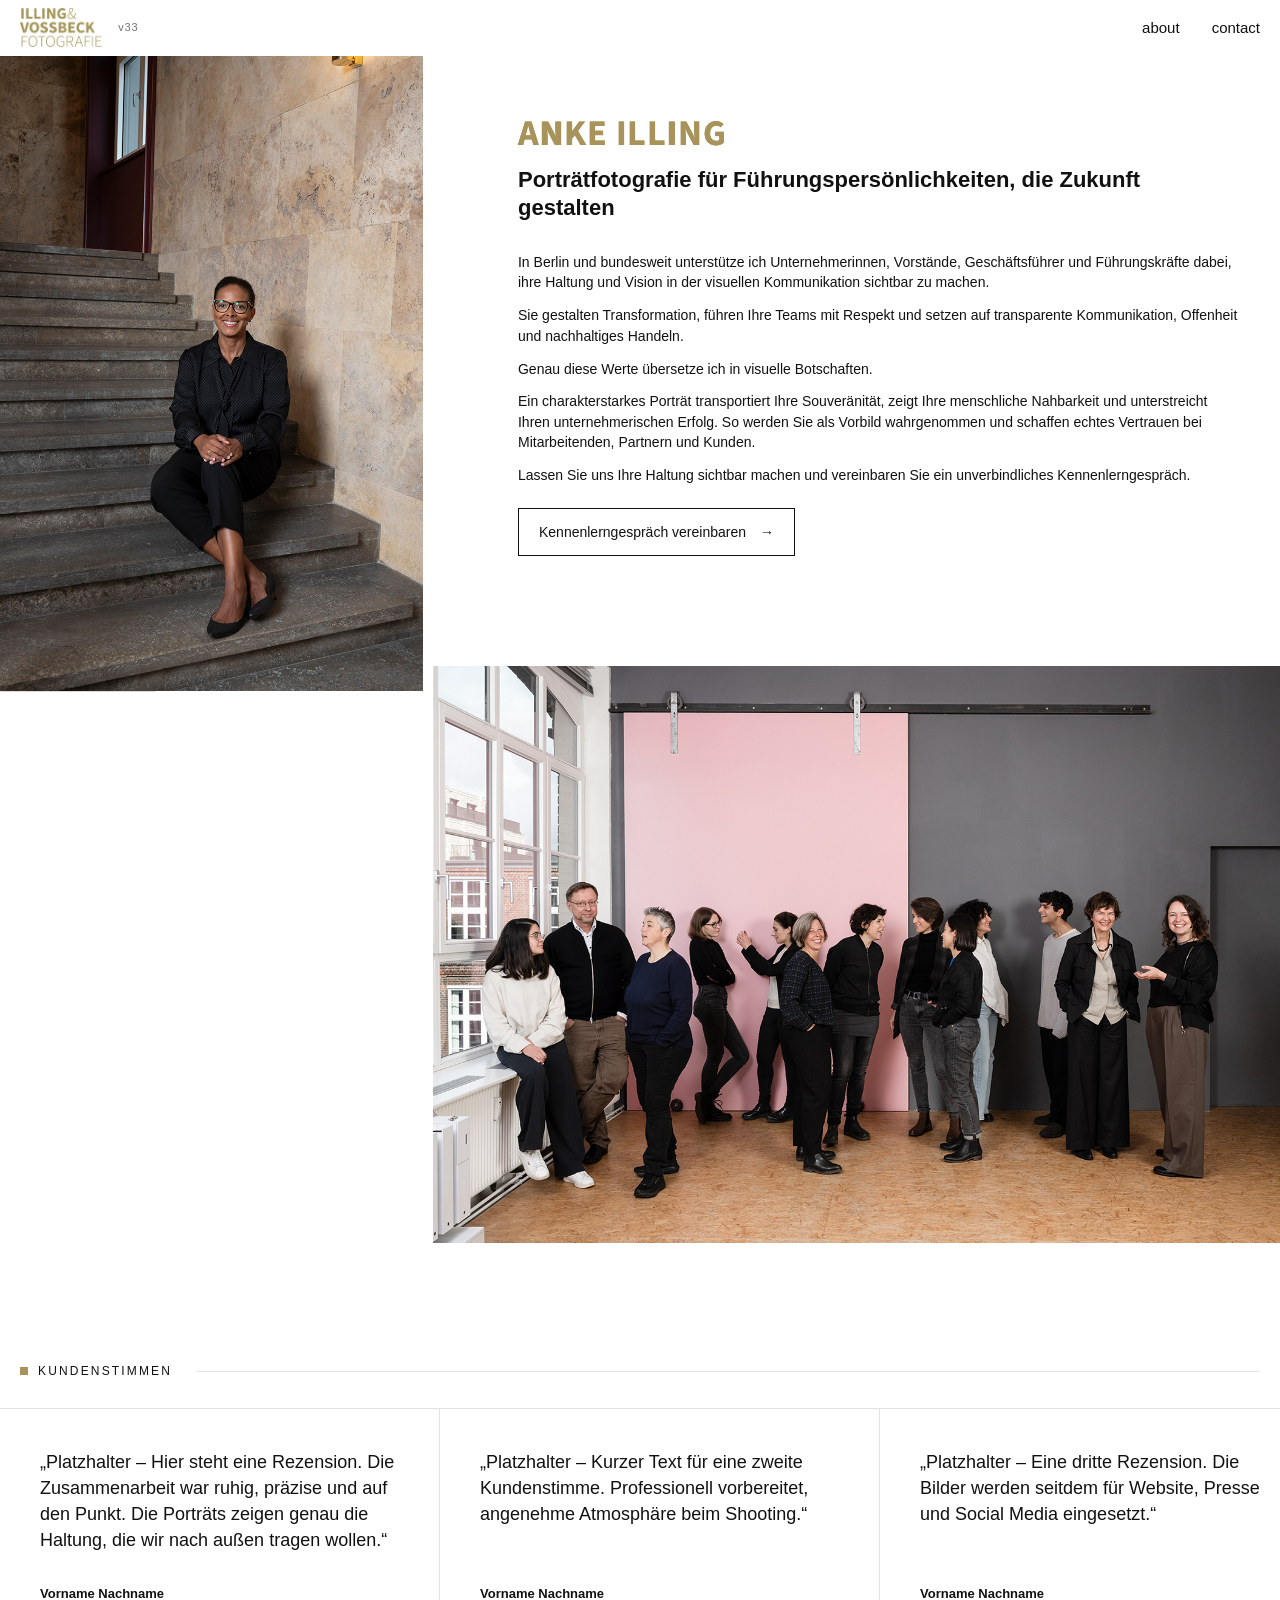
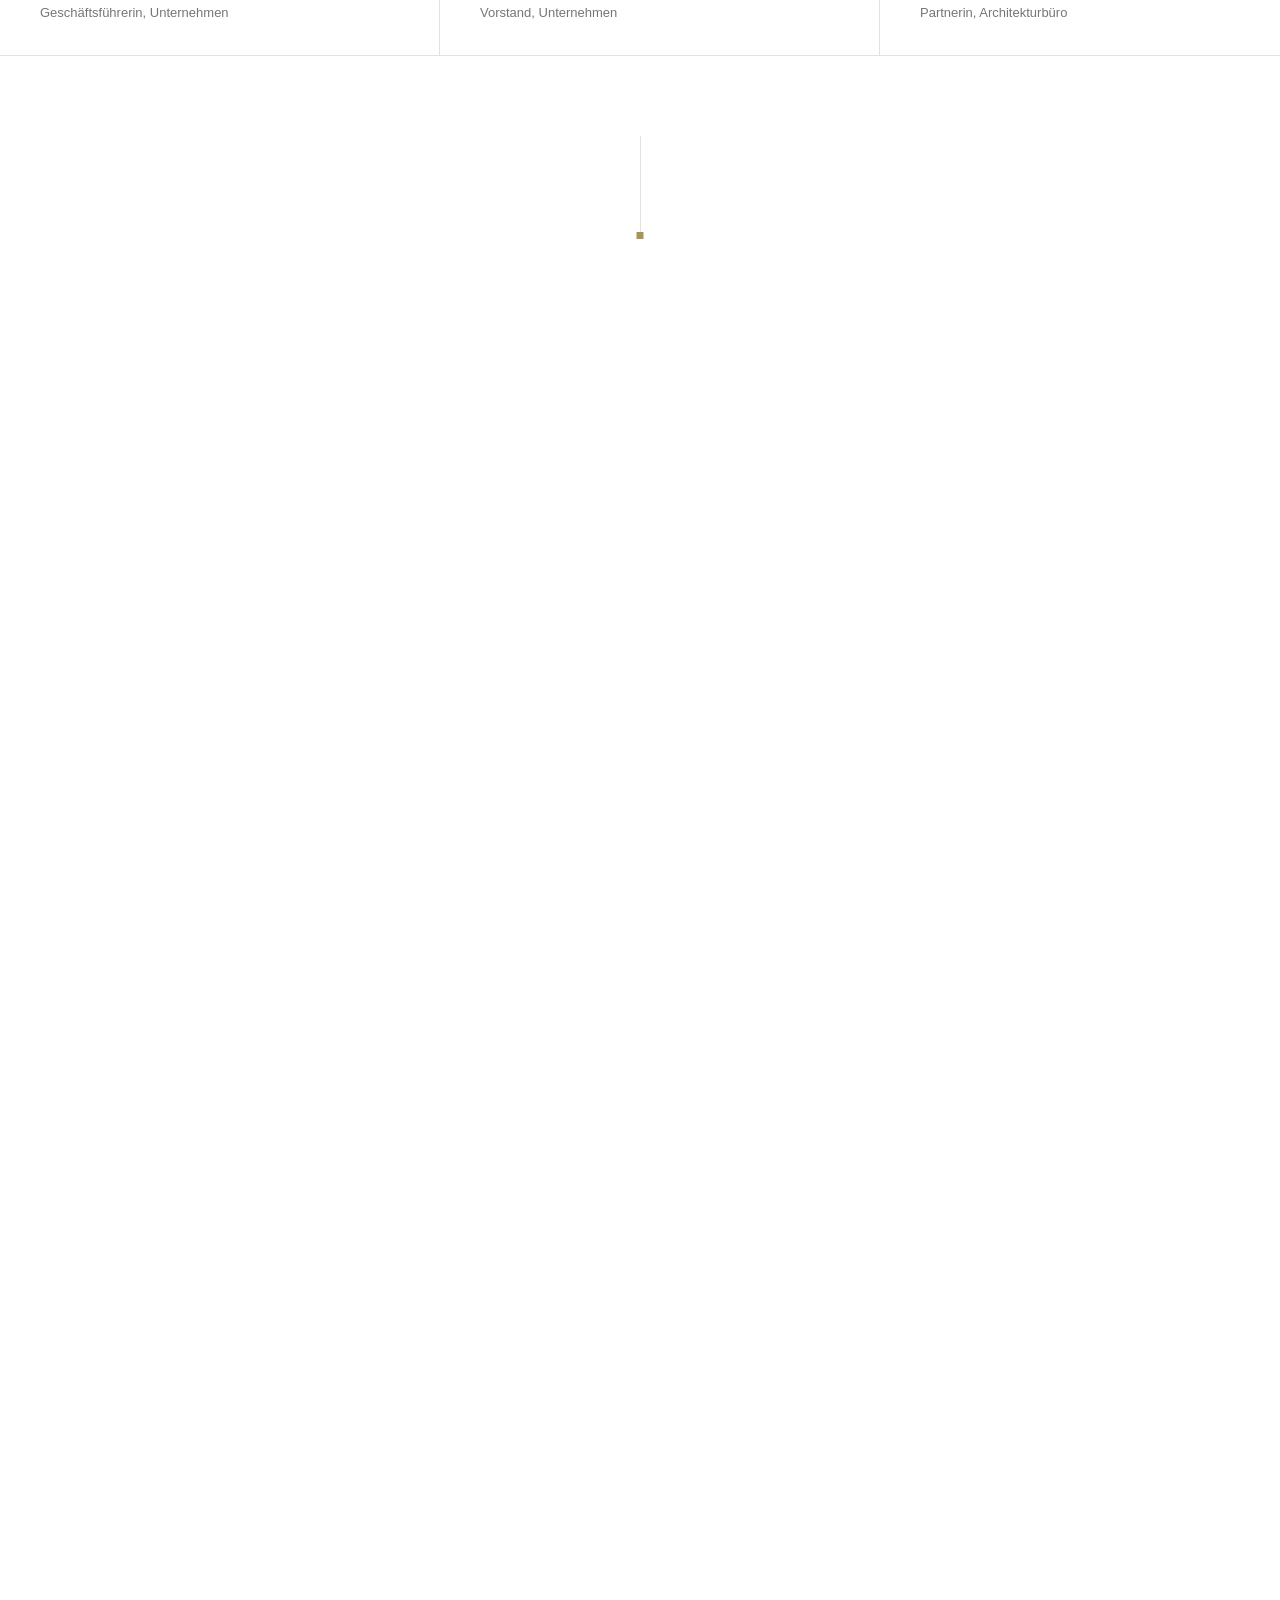
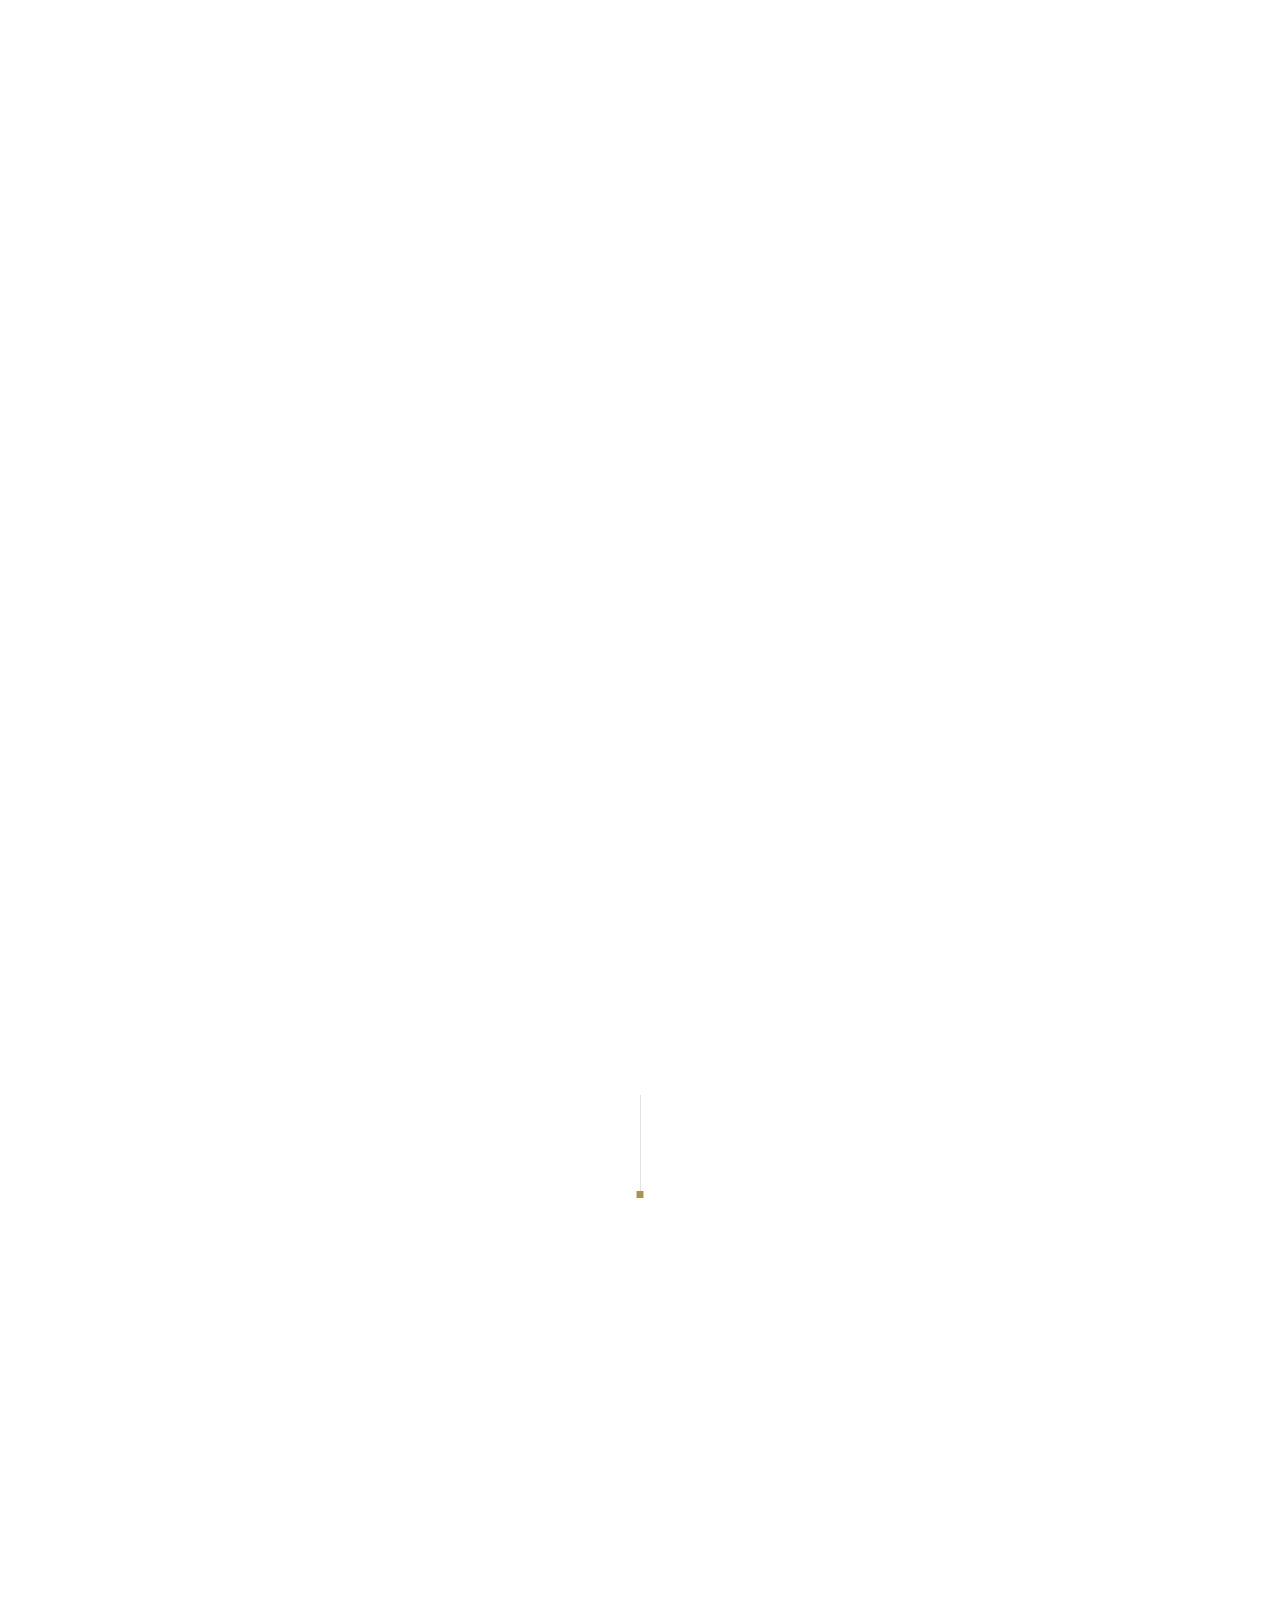
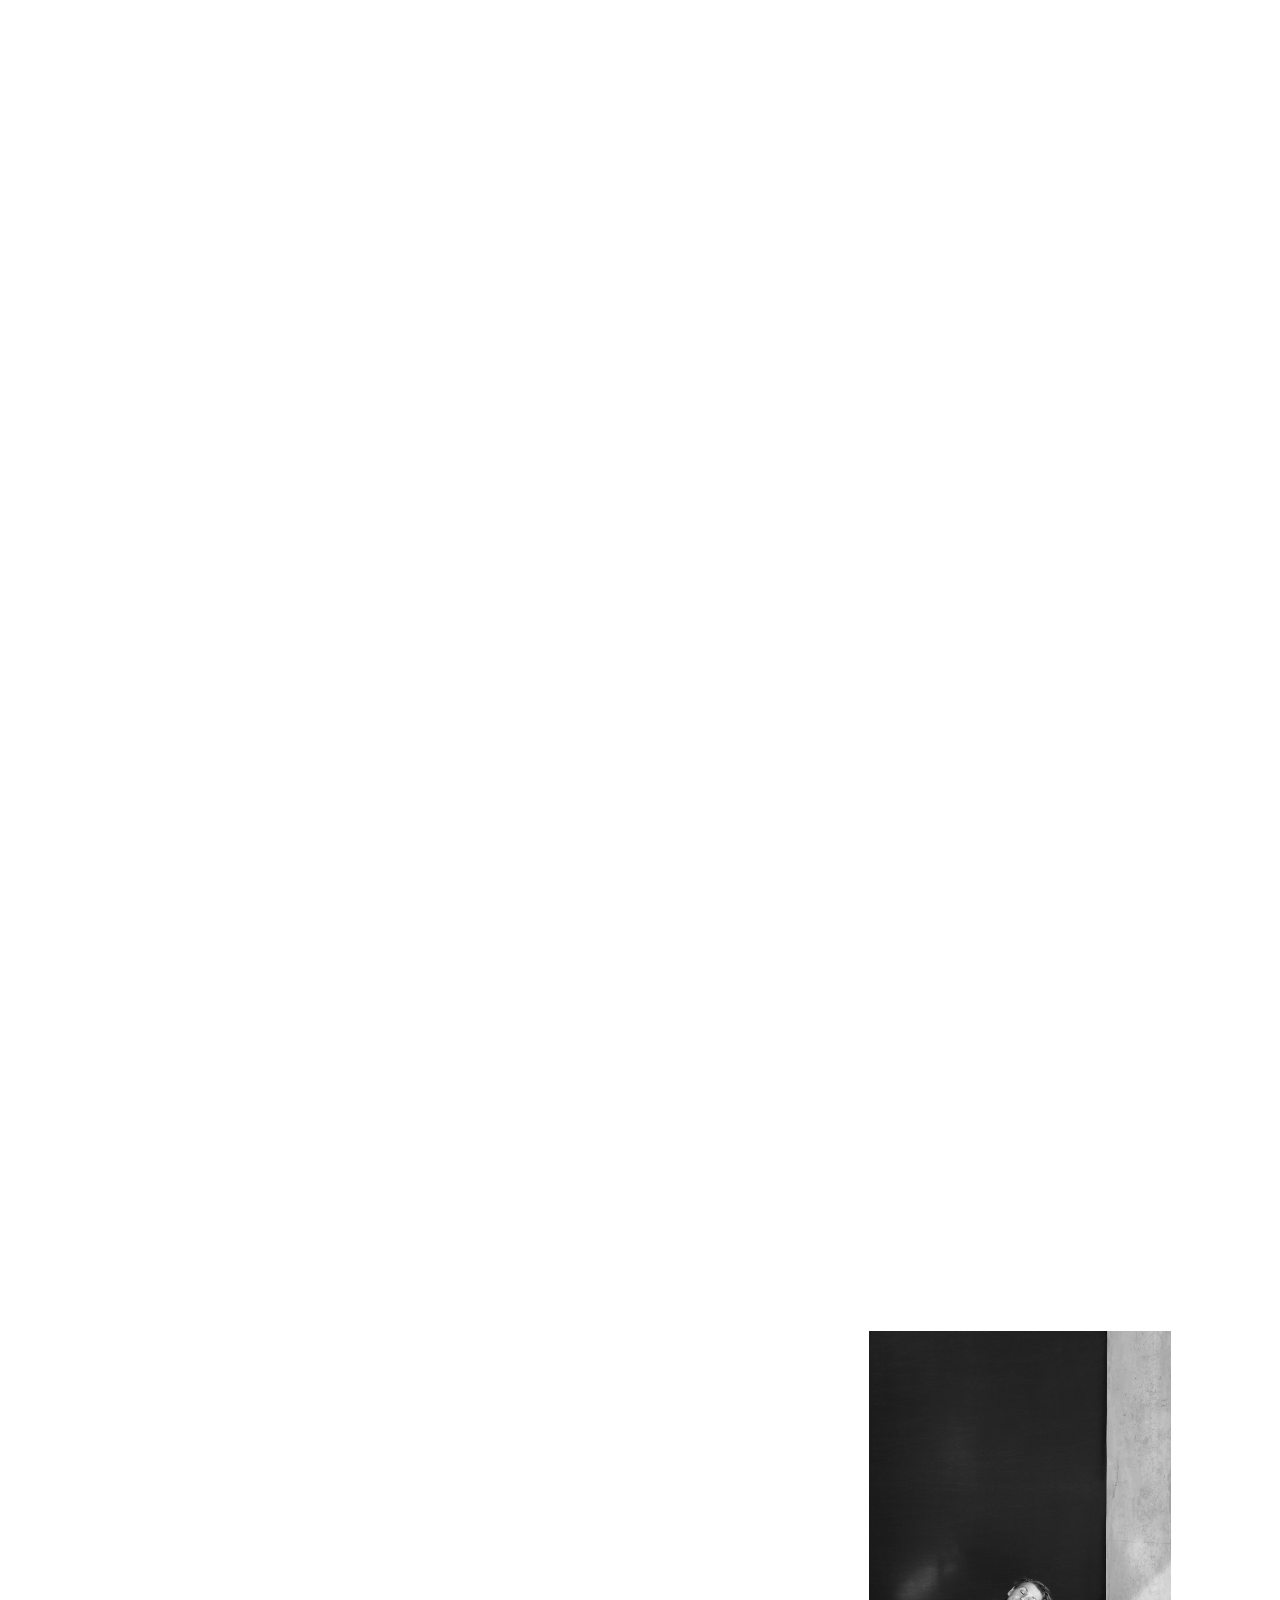
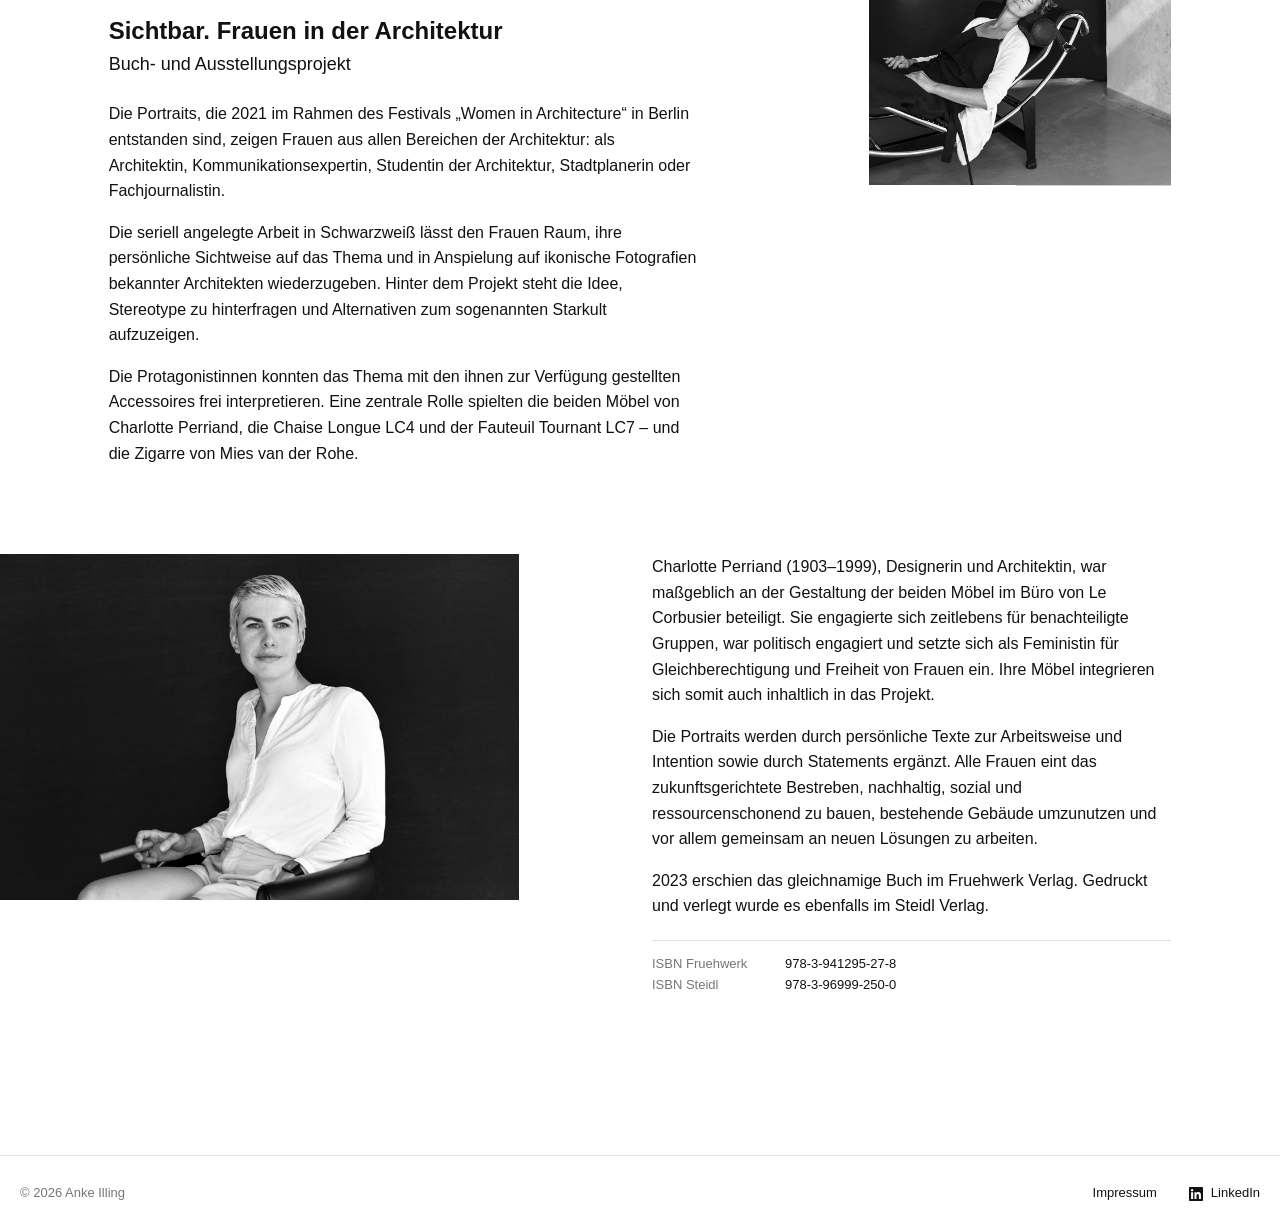
==== commit 5fbd3076: "Anpassung Logo auf E-P seite" ====
--- a/index.html
+++ b/index.html
@@ -21,8 +21,8 @@
             if (show) document.documentElement.classList.add('with-preloader');
         })();
     </script>
-    <link rel="stylesheet" href="style.css?v=30">
-    <script src="main.js?v=30" defer></script>
+    <link rel="stylesheet" href="style.css?v=33">
+    <script src="main.js?v=33" defer></script>
 </head>
 <body>
     <!-- Vorhang beim Laden: Logo baut sich auf (schwarz → gold), dann gleitet der Vorhang nach oben -->
--- a/style.css
+++ b/style.css
@@ -889,7 +889,7 @@
 .p1 .project__text { grid-column: 9 / 12; grid-row: 1; margin-top: 48px; }
 
 /* Nr. 2 – Hochformat eingerückt, Text rechts unten bündig */
-.p2 .img-a        { grid-column: 3 / 6;  grid-row: 1; }
+.p2 .img-a        { grid-column: 2 / 6;  grid-row: 1; }
 .p2 .project__text { grid-column: 7 / 11; grid-row: 1; align-self: end; }
 
 /* Nr. 3 – Querformat rechts am Rand, Text links auf halber Höhe */
@@ -908,7 +908,7 @@
 .p5 .project__text { grid-column: 2 / 6;   grid-row: 1; align-self: end; }
 
 /* Nr. 6 – Hochformat mittig-links, Text rechts leicht abgesenkt */
-.p6 .img-a        { grid-column: 4 / 7;  grid-row: 1; }
+.p6 .img-a        { grid-column: 3 / 7;  grid-row: 1; }
 .p6 .project__text { grid-column: 8 / 12; grid-row: 1; margin-top: 120px; }
 
 /* Nr. 7 – Querformat links am Rand + Text, darunter zwei gleich große Hochformate */
@@ -922,7 +922,88 @@
 .p8 .project__text { grid-column: 1 / 5;  grid-row: 1; align-self: end; padding: 0 24px 0 6vw; }
 
 .p8 {
-    padding-bottom: 160px;
+    padding-bottom: 120px;
+}
+
+/* Logo-Schriftzug "ANKE ILLING / Linie / PORTRÄTFOTOGRAFIE" als statisches Element,
+   gleicher Aufbau wie in der Start-Animation (Name und Linie gold) */
+.name-mark {
+    display: inline-flex;
+    flex-direction: column;
+    align-items: flex-start;
+    margin-top: 8px;
+    font-family: "IV Logo", "Helvetica Neue", Arial, sans-serif;
+    font-size: 26px;
+    line-height: 1;
+    letter-spacing: 0.02em;
+}
+
+.name-mark__name {
+    font-weight: 700;
+    text-transform: uppercase;
+    white-space: nowrap;
+    color: var(--color-accent);
+}
+
+.name-mark__rule {
+    display: block;
+    width: 100%;
+    height: 1px;
+    margin: 0.35em 0 0.45em;
+    background: var(--color-accent);
+}
+
+.name-mark__sub {
+    margin-right: calc(-1 * var(--sub-spacing, 0.42em));
+    font-size: 0.34em;
+    font-weight: 300;
+    letter-spacing: var(--sub-spacing, 0.42em);   /* per JS exakt auf Namensbreite */
+    text-transform: uppercase;
+    white-space: nowrap;
+}
+
+/* Zurück zur Startseite (Ende der Porträts-Seite) */
+.ep-back {
+    display: flex;
+    justify-content: center;
+    padding: 0 20px 120px;
+}
+
+/* Dezenter Linien-Link: kleine gesperrte Schrift, davor eine feine Linie,
+   die beim Hovern länger wird */
+.line-link {
+    display: inline-flex;
+    align-items: center;
+    gap: 14px;
+    padding: 8px 0;
+    font-size: 11px;
+    letter-spacing: 0.2em;
+    text-transform: uppercase;
+    color: var(--color-muted);
+    transition: color 0.4s ease;
+}
+
+.line-link__line {
+    width: 32px;
+    height: 1px;
+    background: currentColor;
+    transition: width 0.5s cubic-bezier(0.22, 1, 0.36, 1), background-color 0.4s ease;
+}
+
+.line-link:hover,
+.line-link:focus-visible {
+    color: var(--color-text);
+}
+
+.line-link:hover .line-link__line,
+.line-link:focus-visible .line-link__line {
+    width: 64px;
+    background: var(--color-accent);
+}
+
+/* Ganze Bilder mit Projekt-Link sind klickbar */
+.photo--linked img {
+    cursor: pointer;
 }
 
 /* ---------- Scroll-Hinweis (Startseite + Porträts Führungskräfte) ---------- */
